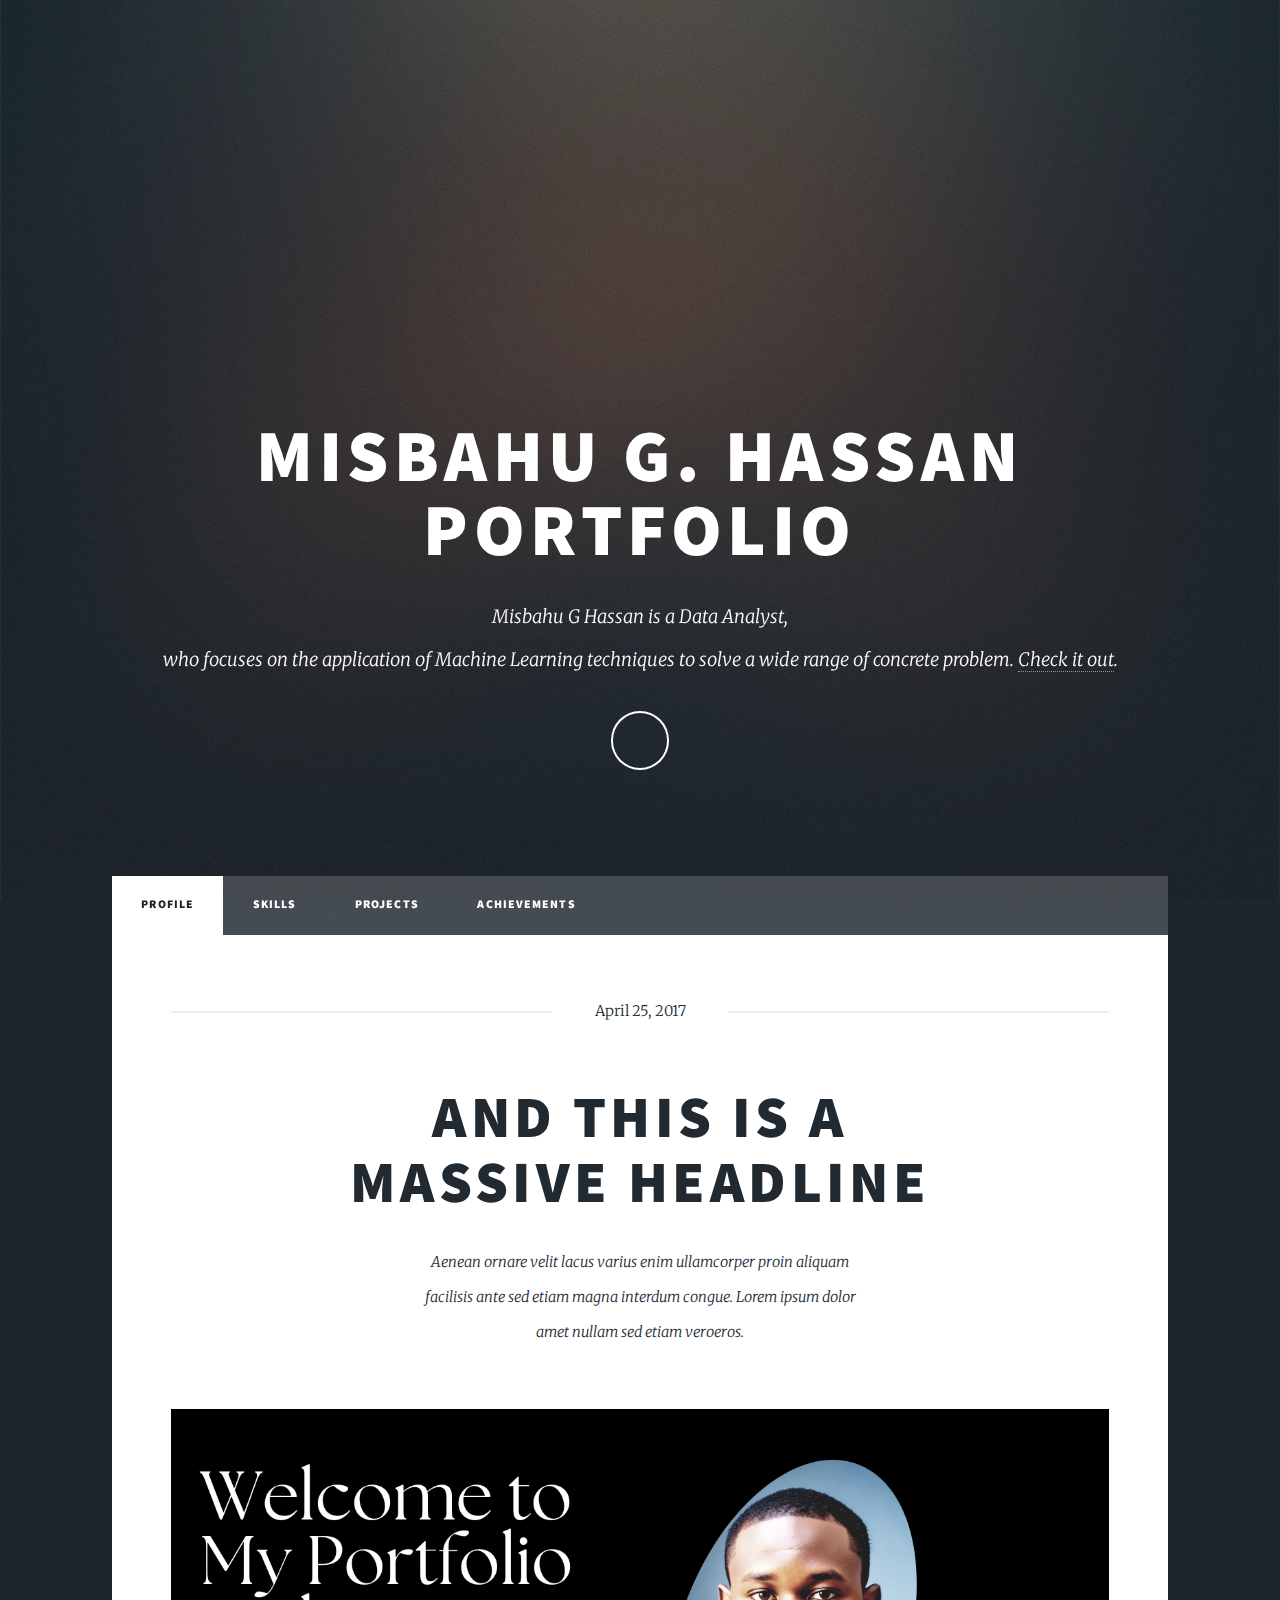
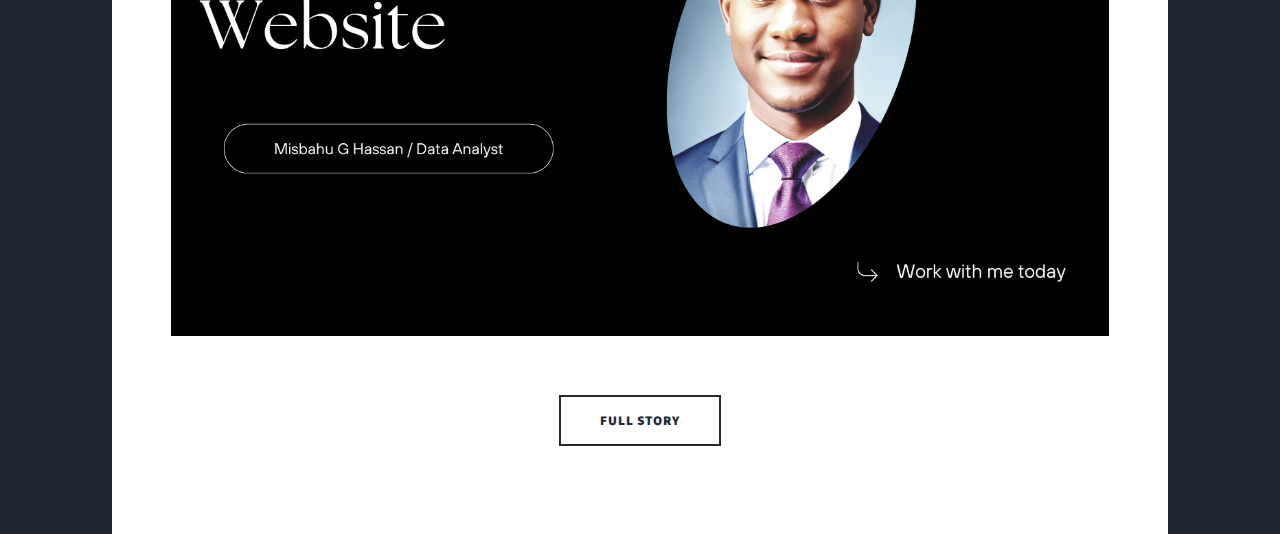
==== index.html @ e89cece7 "first commit" ====
<!DOCTYPE HTML>
<!--
	Massively by HTML5 UP
	html5up.net | @ajlkn
	Free for personal and commercial use under the CCA 3.0 license (html5up.net/license)
-->
<html>
	<head>
		<title>Profile portfolio</title>
		<meta charset="utf-8" />
		<meta name="viewport" content="width=device-width, initial-scale=1, user-scalable=no" />
		<link rel="stylesheet" href="assets/css/main.css" />
		<noscript><link rel="stylesheet" href="assets/css/noscript.css" /></noscript>
	</head>
	<body class="is-preload">

		<!-- Wrapper -->
			<div id="wrapper" class="fade-in">

				<!-- Intro -->
					<div id="intro">
						<h1>Misbahu G. Hassan<br />
						portfolio</h1>
						<p>Misbahu G Hassan is a Data Analyst, <br/>
							who focuses on the application of Machine Learning techniques to solve a wide range of concrete problem.
							 <a href="https://github.com/musbahughassan">Check it out</a>.</p>
						<ul class="actions">
							<li><a href="#header" class="button icon solid solo fa-arrow-down scrolly">Continue</a></li>
						</ul>
					</div>

				<!-- Header -->/home/_mupherty4/Downloads/tor-browser/start-tor-browser.desktop
					<header id="header">
						<a href="index.html" class="logo">Profile</a>
					</header>

				<!-- Nav -->
					<nav id="nav">
						<ul class="links">
							<li class="active"><a href="index.html">Profile</a></li>
							<li><a href="generic.html">Skills</a></li>
							<li><a href="elements.html">Projects</a></li>
							<li><a href="Achievements.html">Achievements</a></li>
							

<!--
	Massively by HTML5 UP
	html5up.net | @ajlkn
	Free for personal and commercial use under the CCA 3.0 license (html5up.net/license)
-->
<html>
	<head>
		<title>My Skills</title>
		<meta charset="utf-8" />
		<meta name="viewport" content="width=device-width, initial-scale=1, user-scalable=no" />
		<link rel="stylesheet" href="assets/css/main.css" />
		<noscript><link rel="stylesheet" href="assets/css/noscript.css" /></noscript>
	</head>
	<body class="is-preload">

		<!-- Wrapper -->
			<div id="wrapper">

				<!-- Header -->
					<header id="header">
						<a href="index.html" class="logo">Projects</a>
					</header>

				<!-- Nav -->
					<nav id="nav">
						<ul class="links">
							<li><a href="index.html">Projects</a></li>
							<li class="active"><a href="generic.html">Skills</a></li>
							<li><a href="elements.html">Work Experience</a></li>
							<li><a href="Achievements.html">Achievements</a></li>

						</ul>
						<ul class="icons">
							<li><a href="#" class="icon brands fa-twitter"><span class="label">Twitter</span></a></li>
							<li><a href="#" class="icon brands fa-facebook-f"><span class="label">Facebook</span></a></li>
							<li><a href="#" class="icon brands fa-instagram"><span class="label">Instagram</span></a></li>
							<li><a href="#" class="icon brands fa-github"><span class="label">GitHub</span></a></li>
							<li><a href="#" class="icon brands fa-linkedin"><span class="label">Linked In</span></a></li>

						</ul>
					</nav>

				<!-- Main -->
					<div id="main">

						<!-- Post -->
							<section class="post">
								<header class="major">
									<span class="date">April 25, 2017</span>
									<h1>This is<br />
									My Skills</h1>
									<p>Aenean ornare velit lacus varius enim ullamcorper proin aliquam<br />
									facilisis ante sed etiam magna interdum congue. Lorem ipsum dolor<br />
									amet nullam sed etiam veroeros.</p>
								</header>
								<div class="image main"><img src="images/Misbahu G Hassan  Machine Learning Engineer.png" alt="" /></div>
								<p>Donec eget ex magna. Interdum et malesuada fames ac ante ipsum primis in faucibus. Pellentesque venenatis dolor imperdiet dolor mattis sagittis. Praesent rutrum sem diam, vitae egestas enim auctor sit amet. Pellentesque leo mauris, consectetur id ipsum sit amet, fergiat. Pellentesque in mi eu massa lacinia malesuada et a elit. Donec urna ex, lacinia in purus ac, pretium pulvinar mauris. Nunc lorem mauris, fringilla in aliquam at, euismod in lectus. Pellentesque habitant morbi tristique senectus et netus et malesuada fames ac turpis egestas. Curabitur sapien risus, commodo eget turpis at, elementum convallis enim turpis, lorem ipsum dolor sit amet nullam.</p>
								<p>Lorem ipsum dolor sit amet, consectetur adipiscing elit. Duis dapibus rutrum facilisis. Class aptent taciti sociosqu ad litora torquent per conubia nostra, per inceptos himenaeos. Etiam tristique libero eu nibh porttitor fermentum. Nullam venenatis erat id vehicula viverra. Nunc ultrices eros ut ultricies condimentum. Mauris risus lacus, blandit sit amet venenatis non, bibendum vitae dolor. Nunc lorem mauris, fringilla in aliquam at, euismod in lectus. Pellentesque habitant morbi tristique senectus et netus et malesuada fames ac turpis egestas. In non lorem sit amet elit placerat maximus. Pellentesque aliquam maximus risus. Donec eget ex magna. Interdum et malesuada fames ac ante ipsum primis in faucibus. Pellentesque venenatis dolor imperdiet dolor mattis sagittis. Praesent rutrum sem diam, vitae egestas enim auctor sit amet. Pellentesque leo mauris, consectetur id ipsum.</p>
							</section>

					</div>

				<!-- Footer -->
					<!-- <footer id="footer">
						<section>
							<form method="post" action="#">
								<div class="fields">
									<div class="field">
										<label for="name">Name</label>
										<input type="text" name="name" id="name" />
									</div>
									<div class="field">
										<label for="email">Email</label>
										<input type="text" name="email" id="email" />
									</div>
									<div class="field">
										<label for="message">Message</label>
										<textarea name="message" id="message" rows="3"></textarea>
									</div>
								</div>
								<ul class="actions">
									<li><input type="submit" value="Send Message" /></li>
								</ul>
							</form>
						</section>
						<section class="split contact">
							<section class="alt">
								<h3>Address</h3>
								<p>1234 Somewhere Road #87257<br />
								Nashville, TN 00000-0000</p>
							</section>
							<section>
								<h3>Phone</h3>
								<p><a href="#">(000) 000-0000</a></p>
							</section>
							<section>
								<h3>Email</h3>
								<p><a href="#">info@untitled.tld</a></p>
							</section>
							<section>
								<h3>Social</h3>
								<ul class="icons alt">
									<li><a href="#" class="icon brands alt fa-twitter"><span class="label">Twitter</span></a></li>
									<li><a href="#" class="icon brands alt fa-facebook-f"><span class="label">Facebook</span></a></li>
									<li><a href="#" class="icon brands alt fa-instagram"><span class="label">Instagram</span></a></li>
									<li><a href="#" class="icon brands alt fa-github"><span class="label">GitHub</span></a></li>
								</ul>
							</section>
						</section>
					</footer> -->

				<!-- Copyright -->
					<!-- <div id="copyright">
						<ul><li>&copy; Untitled</li><li>Design: <a href="https://html5up.net">HTML5 UP</a></li></ul>
					</div> -->

			</div>

		<!-- Scripts -->
			<script src="assets/js/jquery.min.js"></script>
			<script src="assets/js/jquery.scrollex.min.js"></script>
			<script src="assets/js/jquery.scrolly.min.js"></script>
			<script src="assets/js/browser.min.js"></script>
			<script src="assets/js/breakpoints.min.js"></script>
			<script src="assets/js/util.js"></script>
			<script src="assets/js/main.js"></script>

	</body>
</html>.html">Achievements</a></li>
							

						</ul>
						<ul class="icons">
							<li><a href="#" class="icon brands fa-twitter"><span class="label">Twitter</span></a></li>
							<li><a href="https://m.facebook.com/mupertyProgramming?eav=AfY4T34rw8p8kpiMFFU7BhFJGsP-ACxZQ8e4rm0lYUbCCBh8UCcPX6oMDXF41XDW8MI&paipv=0" class="icon brands fa-facebook-f"><span class="label">Facebook</span></a></li>
							<li><a href="#" class="icon brands fa-instagram"><span class="label">Instagram</span></a></li>
							<li><a href="https://github.com/musbahughassan" class="icon brands fa-github"><span class="label">GitHub</span></a></li>
						</ul>
					</nav>

				<!-- Main -->
					<div id="main">

						<!-- Featured Post -->
							<article class="post featured">
								<header class="major">
									<span class="date">April 25, 2017</span>
									<h2><a href="#">And this is a<br />
									massive headline</a></h2>
									<p>Aenean ornare velit lacus varius enim ullamcorper proin aliquam<br />
									facilisis ante sed etiam magna interdum congue. Lorem ipsum dolor<br />
									amet nullam sed etiam veroeros.</p>
								</header>
								<a href="#" class="image main"><img src="images/Misbahu G Hassan  Machine Learning Engineer.png" alt="" /></a>
								<ul class="actions special">
									<li><a href="#" class="button large">Full Story</a></li>
								</ul>
							</article>

						
						<!-- Footer -->
							<!-- <footer>
								<div class="pagination">
									<a href="#" class="previous">Prev</a>
									<a href="#" class="page active">1</a>
									<a href="#" class="page">2</a>
									<a href="#" class="page">3</a>
									<span class="extra">&hellip;</span>
									<a href="#" class="page">8</a>
									<a href="#" class="page">9</a>
									<a href="#" class="page">10</a>
									<a href="#" class="next">Next</a>
								</div>
							</footer> -->

					<!-- </div> -->

				<!-- Footer -->
					<!-- <footer id="footer">
						<section>
							<form method="post" action="#">
								<div class="fields">
									<div class="field">
										<label for="name">Name</label>
										<input type="text" name="name" id="name" />
									</div>
									<div class="field">
										<label for="email">Email</label>
										<input type="text" name="email" id="email" />
									</div>
									<div class="field">
										<label for="message">Message</label>
										<textarea name="message" id="message" rows="3"></textarea>
									</div>
								</div>
								<ul class="actions">
									<li><input type="submit" value="Send Message" /></li>
								</ul>
							</form>
						</section>
						<section class="split contact">
							<section class="alt">
								<h3>Address</h3>
								<p>1234 Somewhere Road #87257<br />
								Nashville, TN 00000-0000</p>
							</section>
							<section>
								<h3>Phone</h3>
								<p><a href="#">(000) 000-0000</a></p>
							</section>
							<section>
								<h3>Email</h3>
								<p><a href="#">info@untitled.tld</a></p>
							</section>
							<section>
								<h3>Social</h3>
								<ul class="icons alt">
									<li><a href="#" class="icon brands alt fa-twitter"><span class="label">Twitter</span></a></li>
									<li><a href="#" class="icon brands alt fa-facebook-f"><span class="label">Facebook</span></a></li>
									<li><a href="#" class="icon brands alt fa-instagram"><span class="label">Instagram</span></a></li>
									<li><a href="#" class="icon brands alt fa-github"><span class="label">GitHub</span></a></li>
								</ul>
							</section>
						</section>
					</footer> -->

				<!-- Copyright -->
					<!-- <div id="copyright">
						<ul><li>&copy; Untitled</li><li>Design: <a href="https://html5up.net">HTML5 UP</a></li></ul>
					</div> -->

			<!-- </div> -->

		<!-- Scripts -->
			<script src="assets/js/jquery.min.js"></script>
			<script src="assets/js/jquery.scrollex.min.js"></script>
			<script src="assets/js/jquery.scrolly.min.js"></script>
			<script src="assets/js/browser.min.js"></script>
			<script src="assets/js/breakpoints.min.js"></script>
			<script src="assets/js/util.js"></script>
			<script src="assets/js/main.js"></script>

	</body>
</html>
---- assets/css/main.css ----
@import url(fontawesome-all.min.css);
@import url("https://fonts.googleapis.com/css?family=Merriweather:300,700,300italic,700italic|Source+Sans+Pro:900");

/*
	Massively by HTML5 UP
	html5up.net | @ajlkn
	Free for personal and commercial use under the CCA 3.0 license (html5up.net/license)
*/

html, body, div, span, applet, object,
iframe, h1, h2, h3, h4, h5, h6, p, blockquote,
pre, a, abbr, acronym, address, big, cite,
code, del, dfn, em, img, ins, kbd, q, s, samp,
small, strike, strong, sub, sup, tt, var, b,
u, i, center, dl, dt, dd, ol, ul, li, fieldset,
form, label, legend, table, caption, tbody,
tfoot, thead, tr, th, td, article, aside,
canvas, details, embed, figure, figcaption,
footer, header, hgroup, menu, nav, output, ruby,
section, summary, time, mark, audio, video {
	margin: 0;
	padding: 0;
	border: 0;
	font-size: 100%;
	font: inherit;
	vertical-align: baseline;}

article, aside, details, figcaption, figure,
footer, header, hgroup, menu, nav, section {
	display: block;}

body {
	line-height: 1;
}

ol, ul {
	list-style: none;
}

blockquote, q {
	quotes: none;
}

	blockquote:before, blockquote:after, q:before, q:after {
		content: '';
		content: none;
	}

table {
	border-collapse: collapse;
	border-spacing: 0;
}

body {
	-webkit-text-size-adjust: none;
}

mark {
	background-color: transparent;
	color: inherit;
}

input::-moz-focus-inner {
	border: 0;
	padding: 0;
}

input, select, textarea {
	-moz-appearance: none;
	-webkit-appearance: none;
	-ms-appearance: none;
	appearance: none;
}

/* Basic */

	@-ms-viewport {
		width: device-width;
	}

	body {
		-ms-overflow-style: scrollbar;
	}

	@media screen and (max-width: 480px) {

		html, body {
			min-width: 320px;
		}

	}

	html {
		box-sizing: border-box;
	}

	*, *:before, *:after {
		box-sizing: inherit;
	}

	body {
		background-color: #1e252d;
	}

		body.is-preload *, body.is-preload *:before, body.is-preload *:after {
			-moz-animation: none !important;
			-webkit-animation: none !important;
			-ms-animation: none !important;
			animation: none !important;
			-moz-transition: none !important;
			-webkit-transition: none !important;
			-ms-transition: none !important;
			transition: none !important;
		}

/* Type */

	html {
		font-size: 16pt;
	}

		@media screen and (max-width: 1680px) {

			html {
				font-size: 12pt;
			}

		}

		@media screen and (max-width: 1280px) {

			html {
				font-size: 11pt;
			}

		}

		@media screen and (max-width: 360px) {

			html {
				font-size: 10pt;
			}

		}

	body {
		color: #212931;
	}

	body, input, select, textarea {
		font-family: "Merriweather", Georgia, serif;
		font-weight: 300;
		font-size: 1rem;
		line-height: 2.375;
	}

	a {
		-moz-transition: color 0.2s ease-in-out, background-color 0.2s ease-in-out, border-color 0.2s ease-in-out, box-shadow 0.2s ease-in-out;
		-webkit-transition: color 0.2s ease-in-out, background-color 0.2s ease-in-out, border-color 0.2s ease-in-out, box-shadow 0.2s ease-in-out;
		-ms-transition: color 0.2s ease-in-out, background-color 0.2s ease-in-out, border-color 0.2s ease-in-out, box-shadow 0.2s ease-in-out;
		transition: color 0.2s ease-in-out, background-color 0.2s ease-in-out, border-color 0.2s ease-in-out, box-shadow 0.2s ease-in-out;
		border-bottom: dotted 1px;
		text-decoration: none;
	}

		a:hover {
			border-bottom-color: transparent;
		}

	strong, b {
		font-weight: 600;
	}

	em, i {
		font-style: italic;
	}

	p {
		text-align: justify;
		margin: 0 0 2rem 0;
	}

	h1, h2, h3, h4, h5, h6 {
		font-family: "Source Sans Pro", Helvetica, sans-serif;
		font-weight: 900;
		line-height: 1.5;
		letter-spacing: 0.075em;
		text-transform: uppercase;
		margin: 0 0 1rem 0;
	}

		h1 a, h2 a, h3 a, h4 a, h5 a, h6 a {
			border-bottom: 0;
			color: inherit;
			text-decoration: none;
		}

	h1 {
		font-size: 4rem;
		line-height: 1.1;
		margin: 0 0 2rem 0;
	}

	h2 {
		font-size: 1.75rem;
		line-height: 1.3;
		margin: 0 0 1.5rem 0;
	}

	h3 {
		font-size: 1.25rem;
		margin: 0 0 1.5rem 0;
	}

	h4 {
		font-size: 1rem;
	}

	h5 {
		font-size: 0.9rem;
	}

	h6 {
		font-size: 0.8rem;
	}

	sub {
		font-size: 0.8rem;
		position: relative;
		top: 0.5rem;
	}

	sup {
		font-size: 0.8rem;
		position: relative;
		top: -0.5rem;
	}

	blockquote {
		border-left: solid 4px;
		font-style: italic;
		margin: 0 0 2rem 0;
		padding: 0.5rem 0 0.5rem 2rem;
	}

	code {
		border: solid 2px;
		font-family: "Courier New", monospace;
		font-size: 0.9rem;
		margin: 0 0.25rem;
		padding: 0.25rem 0.65rem;
	}

	pre {
		-webkit-overflow-scrolling: touch;
		font-family: "Courier New", monospace;
		font-size: 0.9rem;
		margin: 0 0 2rem 0;
	}

		pre code {
			display: block;
			line-height: 1.75;
			padding: 1rem 1.5rem;
			overflow-x: auto;
		}

	hr {
		border: 0;
		border-bottom: solid 2px;
		margin: 3rem 0;
	}

		hr.major {
			margin: 5rem 0;
		}

	.align-left {
		text-align: left;
	}

	.align-center {
		text-align: center;
	}

	.align-right {
		text-align: right;
	}

	input, select, textarea {
		color: #212931;
	}

	a {
		color: #090a0c;
		border-bottom-color: rgba(33, 41, 49, 0.5);
	}

		a:hover {
			border-bottom-color: transparent;
			color: #18bfef !important;
		}

	strong, b {
		color: #212931;
	}

	h1, h2, h3, h4, h5, h6 {
		color: #212931;
	}

	blockquote {
		border-left-color: #eeeeee;
	}

	code {
		background: rgba(220, 220, 220, 0.25);
		border-color: #eeeeee;
	}

	hr {
		border-bottom-color: #eeeeee;
	}

/* Row */

	.row {
		display: flex;
		flex-wrap: wrap;
		box-sizing: border-box;
		align-items: stretch;
	}

		.row > * {
			box-sizing: border-box;
		}

		.row.gtr-uniform > * > :last-child {
			margin-bottom: 0;
		}

		.row.aln-left {
			justify-content: flex-start;
		}

		.row.aln-center {
			justify-content: center;
		}

		.row.aln-right {
			justify-content: flex-end;
		}

		.row.aln-top {
			align-items: flex-start;
		}

		.row.aln-middle {
			align-items: center;
		}

		.row.aln-bottom {
			align-items: flex-end;
		}

		.row > .imp {
			order: -1;
		}

		.row > .col-1 {
			width: 8.33333%;
		}

		.row > .off-1 {
			margin-left: 8.33333%;
		}

		.row > .col-2 {
			width: 16.66667%;
		}

		.row > .off-2 {
			margin-left: 16.66667%;
		}

		.row > .col-3 {
			width: 25%;
		}

		.row > .off-3 {
			margin-left: 25%;
		}

		.row > .col-4 {
			width: 33.33333%;
		}

		.row > .off-4 {
			margin-left: 33.33333%;
		}

		.row > .col-5 {
			width: 41.66667%;
		}

		.row > .off-5 {
			margin-left: 41.66667%;
		}

		.row > .col-6 {
			width: 50%;
		}

		.row > .off-6 {
			margin-left: 50%;
		}

		.row > .col-7 {
			width: 58.33333%;
		}

		.row > .off-7 {
			margin-left: 58.33333%;
		}

		.row > .col-8 {
			width: 66.66667%;
		}

		.row > .off-8 {
			margin-left: 66.66667%;
		}

		.row > .col-9 {
			width: 75%;
		}

		.row > .off-9 {
			margin-left: 75%;
		}

		.row > .col-10 {
			width: 83.33333%;
		}

		.row > .off-10 {
			margin-left: 83.33333%;
		}

		.row > .col-11 {
			width: 91.66667%;
		}

		.row > .off-11 {
			margin-left: 91.66667%;
		}

		.row > .col-12 {
			width: 100%;
		}

		.row > .off-12 {
			margin-left: 100%;
		}

		.row.gtr-0 {
			margin-top: 0;
			margin-left: 0rem;
		}

			.row.gtr-0 > * {
				padding: 0 0 0 0rem;
			}

			.row.gtr-0.gtr-uniform {
				margin-top: 0rem;
			}

				.row.gtr-0.gtr-uniform > * {
					padding-top: 0rem;
				}

		.row.gtr-25 {
			margin-top: 0;
			margin-left: -0.375rem;
		}

			.row.gtr-25 > * {
				padding: 0 0 0 0.375rem;
			}

			.row.gtr-25.gtr-uniform {
				margin-top: -0.375rem;
			}

				.row.gtr-25.gtr-uniform > * {
					padding-top: 0.375rem;
				}

		.row.gtr-50 {
			margin-top: 0;
			margin-left: -0.75rem;
		}

			.row.gtr-50 > * {
				padding: 0 0 0 0.75rem;
			}

			.row.gtr-50.gtr-uniform {
				margin-top: -0.75rem;
			}

				.row.gtr-50.gtr-uniform > * {
					padding-top: 0.75rem;
				}

		.row {
			margin-top: 0;
			margin-left: -1.5rem;
		}

			.row > * {
				padding: 0 0 0 1.5rem;
			}

			.row.gtr-uniform {
				margin-top: -1.5rem;
			}

				.row.gtr-uniform > * {
					padding-top: 1.5rem;
				}

		.row.gtr-150 {
			margin-top: 0;
			margin-left: -2.25rem;
		}

			.row.gtr-150 > * {
				padding: 0 0 0 2.25rem;
			}

			.row.gtr-150.gtr-uniform {
				margin-top: -2.25rem;
			}

				.row.gtr-150.gtr-uniform > * {
					padding-top: 2.25rem;
				}

		.row.gtr-200 {
			margin-top: 0;
			margin-left: -3rem;
		}

			.row.gtr-200 > * {
				padding: 0 0 0 3rem;
			}

			.row.gtr-200.gtr-uniform {
				margin-top: -3rem;
			}

				.row.gtr-200.gtr-uniform > * {
					padding-top: 3rem;
				}

		@media screen and (max-width: 1680px) {

			.row {
				display: flex;
				flex-wrap: wrap;
				box-sizing: border-box;
				align-items: stretch;
			}

				.row > * {
					box-sizing: border-box;
				}

				.row.gtr-uniform > * > :last-child {
					margin-bottom: 0;
				}

				.row.aln-left {
					justify-content: flex-start;
				}

				.row.aln-center {
					justify-content: center;
				}

				.row.aln-right {
					justify-content: flex-end;
				}

				.row.aln-top {
					align-items: flex-start;
				}

				.row.aln-middle {
					align-items: center;
				}

				.row.aln-bottom {
					align-items: flex-end;
				}

				.row > .imp-xlarge {
					order: -1;
				}

				.row > .col-1-xlarge {
					width: 8.33333%;
				}

				.row > .off-1-xlarge {
					margin-left: 8.33333%;
				}

				.row > .col-2-xlarge {
					width: 16.66667%;
				}

				.row > .off-2-xlarge {
					margin-left: 16.66667%;
				}

				.row > .col-3-xlarge {
					width: 25%;
				}

				.row > .off-3-xlarge {
					margin-left: 25%;
				}

				.row > .col-4-xlarge {
					width: 33.33333%;
				}

				.row > .off-4-xlarge {
					margin-left: 33.33333%;
				}

				.row > .col-5-xlarge {
					width: 41.66667%;
				}

				.row > .off-5-xlarge {
					margin-left: 41.66667%;
				}

				.row > .col-6-xlarge {
					width: 50%;
				}

				.row > .off-6-xlarge {
					margin-left: 50%;
				}

				.row > .col-7-xlarge {
					width: 58.33333%;
				}

				.row > .off-7-xlarge {
					margin-left: 58.33333%;
				}

				.row > .col-8-xlarge {
					width: 66.66667%;
				}

				.row > .off-8-xlarge {
					margin-left: 66.66667%;
				}

				.row > .col-9-xlarge {
					width: 75%;
				}

				.row > .off-9-xlarge {
					margin-left: 75%;
				}

				.row > .col-10-xlarge {
					width: 83.33333%;
				}

				.row > .off-10-xlarge {
					margin-left: 83.33333%;
				}

				.row > .col-11-xlarge {
					width: 91.66667%;
				}

				.row > .off-11-xlarge {
					margin-left: 91.66667%;
				}

				.row > .col-12-xlarge {
					width: 100%;
				}

				.row > .off-12-xlarge {
					margin-left: 100%;
				}

				.row.gtr-0 {
					margin-top: 0;
					margin-left: 0rem;
				}

					.row.gtr-0 > * {
						padding: 0 0 0 0rem;
					}

					.row.gtr-0.gtr-uniform {
						margin-top: 0rem;
					}

						.row.gtr-0.gtr-uniform > * {
							padding-top: 0rem;
						}

				.row.gtr-25 {
					margin-top: 0;
					margin-left: -0.375rem;
				}

					.row.gtr-25 > * {
						padding: 0 0 0 0.375rem;
					}

					.row.gtr-25.gtr-uniform {
						margin-top: -0.375rem;
					}

						.row.gtr-25.gtr-uniform > * {
							padding-top: 0.375rem;
						}

				.row.gtr-50 {
					margin-top: 0;
					margin-left: -0.75rem;
				}

					.row.gtr-50 > * {
						padding: 0 0 0 0.75rem;
					}

					.row.gtr-50.gtr-uniform {
						margin-top: -0.75rem;
					}

						.row.gtr-50.gtr-uniform > * {
							padding-top: 0.75rem;
						}

				.row {
					margin-top: 0;
					margin-left: -1.5rem;
				}

					.row > * {
						padding: 0 0 0 1.5rem;
					}

					.row.gtr-uniform {
						margin-top: -1.5rem;
					}

						.row.gtr-uniform > * {
							padding-top: 1.5rem;
						}

				.row.gtr-150 {
					margin-top: 0;
					margin-left: -2.25rem;
				}

					.row.gtr-150 > * {
						padding: 0 0 0 2.25rem;
					}

					.row.gtr-150.gtr-uniform {
						margin-top: -2.25rem;
					}

						.row.gtr-150.gtr-uniform > * {
							padding-top: 2.25rem;
						}

				.row.gtr-200 {
					margin-top: 0;
					margin-left: -3rem;
				}

					.row.gtr-200 > * {
						padding: 0 0 0 3rem;
					}

					.row.gtr-200.gtr-uniform {
						margin-top: -3rem;
					}

						.row.gtr-200.gtr-uniform > * {
							padding-top: 3rem;
						}

		}

		@media screen and (max-width: 1280px) {

			.row {
				display: flex;
				flex-wrap: wrap;
				box-sizing: border-box;
				align-items: stretch;
			}

				.row > * {
					box-sizing: border-box;
				}

				.row.gtr-uniform > * > :last-child {
					margin-bottom: 0;
				}

				.row.aln-left {
					justify-content: flex-start;
				}

				.row.aln-center {
					justify-content: center;
				}

				.row.aln-right {
					justify-content: flex-end;
				}

				.row.aln-top {
					align-items: flex-start;
				}

				.row.aln-middle {
					align-items: center;
				}

				.row.aln-bottom {
					align-items: flex-end;
				}

				.row > .imp-large {
					order: -1;
				}

				.row > .col-1-large {
					width: 8.33333%;
				}

				.row > .off-1-large {
					margin-left: 8.33333%;
				}

				.row > .col-2-large {
					width: 16.66667%;
				}

				.row > .off-2-large {
					margin-left: 16.66667%;
				}

				.row > .col-3-large {
					width: 25%;
				}

				.row > .off-3-large {
					margin-left: 25%;
				}

				.row > .col-4-large {
					width: 33.33333%;
				}

				.row > .off-4-large {
					margin-left: 33.33333%;
				}

				.row > .col-5-large {
					width: 41.66667%;
				}

				.row > .off-5-large {
					margin-left: 41.66667%;
				}

				.row > .col-6-large {
					width: 50%;
				}

				.row > .off-6-large {
					margin-left: 50%;
				}

				.row > .col-7-large {
					width: 58.33333%;
				}

				.row > .off-7-large {
					margin-left: 58.33333%;
				}

				.row > .col-8-large {
					width: 66.66667%;
				}

				.row > .off-8-large {
					margin-left: 66.66667%;
				}

				.row > .col-9-large {
					width: 75%;
				}

				.row > .off-9-large {
					margin-left: 75%;
				}

				.row > .col-10-large {
					width: 83.33333%;
				}

				.row > .off-10-large {
					margin-left: 83.33333%;
				}

				.row > .col-11-large {
					width: 91.66667%;
				}

				.row > .off-11-large {
					margin-left: 91.66667%;
				}

				.row > .col-12-large {
					width: 100%;
				}

				.row > .off-12-large {
					margin-left: 100%;
				}

				.row.gtr-0 {
					margin-top: 0;
					margin-left: 0rem;
				}

					.row.gtr-0 > * {
						padding: 0 0 0 0rem;
					}

					.row.gtr-0.gtr-uniform {
						margin-top: 0rem;
					}

						.row.gtr-0.gtr-uniform > * {
							padding-top: 0rem;
						}

				.row.gtr-25 {
					margin-top: 0;
					margin-left: -0.375rem;
				}

					.row.gtr-25 > * {
						padding: 0 0 0 0.375rem;
					}

					.row.gtr-25.gtr-uniform {
						margin-top: -0.375rem;
					}

						.row.gtr-25.gtr-uniform > * {
							padding-top: 0.375rem;
						}

				.row.gtr-50 {
					margin-top: 0;
					margin-left: -0.75rem;
				}

					.row.gtr-50 > * {
						padding: 0 0 0 0.75rem;
					}

					.row.gtr-50.gtr-uniform {
						margin-top: -0.75rem;
					}

						.row.gtr-50.gtr-uniform > * {
							padding-top: 0.75rem;
						}

				.row {
					margin-top: 0;
					margin-left: -1.5rem;
				}

					.row > * {
						padding: 0 0 0 1.5rem;
					}

					.row.gtr-uniform {
						margin-top: -1.5rem;
					}

						.row.gtr-uniform > * {
							padding-top: 1.5rem;
						}

				.row.gtr-150 {
					margin-top: 0;
					margin-left: -2.25rem;
				}

					.row.gtr-150 > * {
						padding: 0 0 0 2.25rem;
					}

					.row.gtr-150.gtr-uniform {
						margin-top: -2.25rem;
					}

						.row.gtr-150.gtr-uniform > * {
							padding-top: 2.25rem;
						}

				.row.gtr-200 {
					margin-top: 0;
					margin-left: -3rem;
				}

					.row.gtr-200 > * {
						padding: 0 0 0 3rem;
					}

					.row.gtr-200.gtr-uniform {
						margin-top: -3rem;
					}

						.row.gtr-200.gtr-uniform > * {
							padding-top: 3rem;
						}

		}

		@media screen and (max-width: 980px) {

			.row {
				display: flex;
				flex-wrap: wrap;
				box-sizing: border-box;
				align-items: stretch;
			}

				.row > * {
					box-sizing: border-box;
				}

				.row.gtr-uniform > * > :last-child {
					margin-bottom: 0;
				}

				.row.aln-left {
					justify-content: flex-start;
				}

				.row.aln-center {
					justify-content: center;
				}

				.row.aln-right {
					justify-content: flex-end;
				}

				.row.aln-top {
					align-items: flex-start;
				}

				.row.aln-middle {
					align-items: center;
				}

				.row.aln-bottom {
					align-items: flex-end;
				}

				.row > .imp-medium {
					order: -1;
				}

				.row > .col-1-medium {
					width: 8.33333%;
				}

				.row > .off-1-medium {
					margin-left: 8.33333%;
				}

				.row > .col-2-medium {
					width: 16.66667%;
				}

				.row > .off-2-medium {
					margin-left: 16.66667%;
				}

				.row > .col-3-medium {
					width: 25%;
				}

				.row > .off-3-medium {
					margin-left: 25%;
				}

				.row > .col-4-medium {
					width: 33.33333%;
				}

				.row > .off-4-medium {
					margin-left: 33.33333%;
				}

				.row > .col-5-medium {
					width: 41.66667%;
				}

				.row > .off-5-medium {
					margin-left: 41.66667%;
				}

				.row > .col-6-medium {
					width: 50%;
				}

				.row > .off-6-medium {
					margin-left: 50%;
				}

				.row > .col-7-medium {
					width: 58.33333%;
				}

				.row > .off-7-medium {
					margin-left: 58.33333%;
				}

				.row > .col-8-medium {
					width: 66.66667%;
				}

				.row > .off-8-medium {
					margin-left: 66.66667%;
				}

				.row > .col-9-medium {
					width: 75%;
				}

				.row > .off-9-medium {
					margin-left: 75%;
				}

				.row > .col-10-medium {
					width: 83.33333%;
				}

				.row > .off-10-medium {
					margin-left: 83.33333%;
				}

				.row > .col-11-medium {
					width: 91.66667%;
				}

				.row > .off-11-medium {
					margin-left: 91.66667%;
				}

				.row > .col-12-medium {
					width: 100%;
				}

				.row > .off-12-medium {
					margin-left: 100%;
				}

				.row.gtr-0 {
					margin-top: 0;
					margin-left: 0rem;
				}

					.row.gtr-0 > * {
						padding: 0 0 0 0rem;
					}

					.row.gtr-0.gtr-uniform {
						margin-top: 0rem;
					}

						.row.gtr-0.gtr-uniform > * {
							padding-top: 0rem;
						}

				.row.gtr-25 {
					margin-top: 0;
					margin-left: -0.375rem;
				}

					.row.gtr-25 > * {
						padding: 0 0 0 0.375rem;
					}

					.row.gtr-25.gtr-uniform {
						margin-top: -0.375rem;
					}

						.row.gtr-25.gtr-uniform > * {
							padding-top: 0.375rem;
						}

				.row.gtr-50 {
					margin-top: 0;
					margin-left: -0.75rem;
				}

					.row.gtr-50 > * {
						padding: 0 0 0 0.75rem;
					}

					.row.gtr-50.gtr-uniform {
						margin-top: -0.75rem;
					}

						.row.gtr-50.gtr-uniform > * {
							padding-top: 0.75rem;
						}

				.row {
					margin-top: 0;
					margin-left: -1.5rem;
				}

					.row > * {
						padding: 0 0 0 1.5rem;
					}

					.row.gtr-uniform {
						margin-top: -1.5rem;
					}

						.row.gtr-uniform > * {
							padding-top: 1.5rem;
						}

				.row.gtr-150 {
					margin-top: 0;
					margin-left: -2.25rem;
				}

					.row.gtr-150 > * {
						padding: 0 0 0 2.25rem;
					}

					.row.gtr-150.gtr-uniform {
						margin-top: -2.25rem;
					}

						.row.gtr-150.gtr-uniform > * {
							padding-top: 2.25rem;
						}

				.row.gtr-200 {
					margin-top: 0;
					margin-left: -3rem;
				}

					.row.gtr-200 > * {
						padding: 0 0 0 3rem;
					}

					.row.gtr-200.gtr-uniform {
						margin-top: -3rem;
					}

						.row.gtr-200.gtr-uniform > * {
							padding-top: 3rem;
						}

		}

		@media screen and (max-width: 736px) {

			.row {
				display: flex;
				flex-wrap: wrap;
				box-sizing: border-box;
				align-items: stretch;
			}

				.row > * {
					box-sizing: border-box;
				}

				.row.gtr-uniform > * > :last-child {
					margin-bottom: 0;
				}

				.row.aln-left {
					justify-content: flex-start;
				}

				.row.aln-center {
					justify-content: center;
				}

				.row.aln-right {
					justify-content: flex-end;
				}

				.row.aln-top {
					align-items: flex-start;
				}

				.row.aln-middle {
					align-items: center;
				}

				.row.aln-bottom {
					align-items: flex-end;
				}

				.row > .imp-small {
					order: -1;
				}

				.row > .col-1-small {
					width: 8.33333%;
				}

				.row > .off-1-small {
					margin-left: 8.33333%;
				}

				.row > .col-2-small {
					width: 16.66667%;
				}

				.row > .off-2-small {
					margin-left: 16.66667%;
				}

				.row > .col-3-small {
					width: 25%;
				}

				.row > .off-3-small {
					margin-left: 25%;
				}

				.row > .col-4-small {
					width: 33.33333%;
				}

				.row > .off-4-small {
					margin-left: 33.33333%;
				}

				.row > .col-5-small {
					width: 41.66667%;
				}

				.row > .off-5-small {
					margin-left: 41.66667%;
				}

				.row > .col-6-small {
					width: 50%;
				}

				.row > .off-6-small {
					margin-left: 50%;
				}

				.row > .col-7-small {
					width: 58.33333%;
				}

				.row > .off-7-small {
					margin-left: 58.33333%;
				}

				.row > .col-8-small {
					width: 66.66667%;
				}

				.row > .off-8-small {
					margin-left: 66.66667%;
				}

				.row > .col-9-small {
					width: 75%;
				}

				.row > .off-9-small {
					margin-left: 75%;
				}

				.row > .col-10-small {
					width: 83.33333%;
				}

				.row > .off-10-small {
					margin-left: 83.33333%;
				}

				.row > .col-11-small {
					width: 91.66667%;
				}

				.row > .off-11-small {
					margin-left: 91.66667%;
				}

				.row > .col-12-small {
					width: 100%;
				}

				.row > .off-12-small {
					margin-left: 100%;
				}

				.row.gtr-0 {
					margin-top: 0;
					margin-left: 0rem;
				}

					.row.gtr-0 > * {
						padding: 0 0 0 0rem;
					}

					.row.gtr-0.gtr-uniform {
						margin-top: 0rem;
					}

						.row.gtr-0.gtr-uniform > * {
							padding-top: 0rem;
						}

				.row.gtr-25 {
					margin-top: 0;
					margin-left: -0.375rem;
				}

					.row.gtr-25 > * {
						padding: 0 0 0 0.375rem;
					}

					.row.gtr-25.gtr-uniform {
						margin-top: -0.375rem;
					}

						.row.gtr-25.gtr-uniform > * {
							padding-top: 0.375rem;
						}

				.row.gtr-50 {
					margin-top: 0;
					margin-left: -0.75rem;
				}

					.row.gtr-50 > * {
						padding: 0 0 0 0.75rem;
					}

					.row.gtr-50.gtr-uniform {
						margin-top: -0.75rem;
					}

						.row.gtr-50.gtr-uniform > * {
							padding-top: 0.75rem;
						}

				.row {
					margin-top: 0;
					margin-left: -1.5rem;
				}

					.row > * {
						padding: 0 0 0 1.5rem;
					}

					.row.gtr-uniform {
						margin-top: -1.5rem;
					}

						.row.gtr-uniform > * {
							padding-top: 1.5rem;
						}

				.row.gtr-150 {
					margin-top: 0;
					margin-left: -2.25rem;
				}

					.row.gtr-150 > * {
						padding: 0 0 0 2.25rem;
					}

					.row.gtr-150.gtr-uniform {
						margin-top: -2.25rem;
					}

						.row.gtr-150.gtr-uniform > * {
							padding-top: 2.25rem;
						}

				.row.gtr-200 {
					margin-top: 0;
					margin-left: -3rem;
				}

					.row.gtr-200 > * {
						padding: 0 0 0 3rem;
					}

					.row.gtr-200.gtr-uniform {
						margin-top: -3rem;
					}

						.row.gtr-200.gtr-uniform > * {
							padding-top: 3rem;
						}

		}

		@media screen and (max-width: 480px) {

			.row {
				display: flex;
				flex-wrap: wrap;
				box-sizing: border-box;
				align-items: stretch;
			}

				.row > * {
					box-sizing: border-box;
				}

				.row.gtr-uniform > * > :last-child {
					margin-bottom: 0;
				}

				.row.aln-left {
					justify-content: flex-start;
				}

				.row.aln-center {
					justify-content: center;
				}

				.row.aln-right {
					justify-content: flex-end;
				}

				.row.aln-top {
					align-items: flex-start;
				}

				.row.aln-middle {
					align-items: center;
				}

				.row.aln-bottom {
					align-items: flex-end;
				}

				.row > .imp-xsmall {
					order: -1;
				}

				.row > .col-1-xsmall {
					width: 8.33333%;
				}

				.row > .off-1-xsmall {
					margin-left: 8.33333%;
				}

				.row > .col-2-xsmall {
					width: 16.66667%;
				}

				.row > .off-2-xsmall {
					margin-left: 16.66667%;
				}

				.row > .col-3-xsmall {
					width: 25%;
				}

				.row > .off-3-xsmall {
					margin-left: 25%;
				}

				.row > .col-4-xsmall {
					width: 33.33333%;
				}

				.row > .off-4-xsmall {
					margin-left: 33.33333%;
				}

				.row > .col-5-xsmall {
					width: 41.66667%;
				}

				.row > .off-5-xsmall {
					margin-left: 41.66667%;
				}

				.row > .col-6-xsmall {
					width: 50%;
				}

				.row > .off-6-xsmall {
					margin-left: 50%;
				}

				.row > .col-7-xsmall {
					width: 58.33333%;
				}

				.row > .off-7-xsmall {
					margin-left: 58.33333%;
				}

				.row > .col-8-xsmall {
					width: 66.66667%;
				}

				.row > .off-8-xsmall {
					margin-left: 66.66667%;
				}

				.row > .col-9-xsmall {
					width: 75%;
				}

				.row > .off-9-xsmall {
					margin-left: 75%;
				}

				.row > .col-10-xsmall {
					width: 83.33333%;
				}

				.row > .off-10-xsmall {
					margin-left: 83.33333%;
				}

				.row > .col-11-xsmall {
					width: 91.66667%;
				}

				.row > .off-11-xsmall {
					margin-left: 91.66667%;
				}

				.row > .col-12-xsmall {
					width: 100%;
				}

				.row > .off-12-xsmall {
					margin-left: 100%;
				}

				.row.gtr-0 {
					margin-top: 0;
					margin-left: 0rem;
				}

					.row.gtr-0 > * {
						padding: 0 0 0 0rem;
					}

					.row.gtr-0.gtr-uniform {
						margin-top: 0rem;
					}

						.row.gtr-0.gtr-uniform > * {
							padding-top: 0rem;
						}

				.row.gtr-25 {
					margin-top: 0;
					margin-left: -0.375rem;
				}

					.row.gtr-25 > * {
						padding: 0 0 0 0.375rem;
					}

					.row.gtr-25.gtr-uniform {
						margin-top: -0.375rem;
					}

						.row.gtr-25.gtr-uniform > * {
							padding-top: 0.375rem;
						}

				.row.gtr-50 {
					margin-top: 0;
					margin-left: -0.75rem;
				}

					.row.gtr-50 > * {
						padding: 0 0 0 0.75rem;
					}

					.row.gtr-50.gtr-uniform {
						margin-top: -0.75rem;
					}

						.row.gtr-50.gtr-uniform > * {
							padding-top: 0.75rem;
						}

				.row {
					margin-top: 0;
					margin-left: -1.5rem;
				}

					.row > * {
						padding: 0 0 0 1.5rem;
					}

					.row.gtr-uniform {
						margin-top: -1.5rem;
					}

						.row.gtr-uniform > * {
							padding-top: 1.5rem;
						}

				.row.gtr-150 {
					margin-top: 0;
					margin-left: -2.25rem;
				}

					.row.gtr-150 > * {
						padding: 0 0 0 2.25rem;
					}

					.row.gtr-150.gtr-uniform {
						margin-top: -2.25rem;
					}

						.row.gtr-150.gtr-uniform > * {
							padding-top: 2.25rem;
						}

				.row.gtr-200 {
					margin-top: 0;
					margin-left: -3rem;
				}

					.row.gtr-200 > * {
						padding: 0 0 0 3rem;
					}

					.row.gtr-200.gtr-uniform {
						margin-top: -3rem;
					}

						.row.gtr-200.gtr-uniform > * {
							padding-top: 3rem;
						}

		}

		@media screen and (max-width: 360px) {

			.row {
				display: flex;
				flex-wrap: wrap;
				box-sizing: border-box;
				align-items: stretch;
			}

				.row > * {
					box-sizing: border-box;
				}

				.row.gtr-uniform > * > :last-child {
					margin-bottom: 0;
				}

				.row.aln-left {
					justify-content: flex-start;
				}

				.row.aln-center {
					justify-content: center;
				}

				.row.aln-right {
					justify-content: flex-end;
				}

				.row.aln-top {
					align-items: flex-start;
				}

				.row.aln-middle {
					align-items: center;
				}

				.row.aln-bottom {
					align-items: flex-end;
				}

				.row > .imp-xxsmall {
					order: -1;
				}

				.row > .col-1-xxsmall {
					width: 8.33333%;
				}

				.row > .off-1-xxsmall {
					margin-left: 8.33333%;
				}

				.row > .col-2-xxsmall {
					width: 16.66667%;
				}

				.row > .off-2-xxsmall {
					margin-left: 16.66667%;
				}

				.row > .col-3-xxsmall {
					width: 25%;
				}

				.row > .off-3-xxsmall {
					margin-left: 25%;
				}

				.row > .col-4-xxsmall {
					width: 33.33333%;
				}

				.row > .off-4-xxsmall {
					margin-left: 33.33333%;
				}

				.row > .col-5-xxsmall {
					width: 41.66667%;
				}

				.row > .off-5-xxsmall {
					margin-left: 41.66667%;
				}

				.row > .col-6-xxsmall {
					width: 50%;
				}

				.row > .off-6-xxsmall {
					margin-left: 50%;
				}

				.row > .col-7-xxsmall {
					width: 58.33333%;
				}

				.row > .off-7-xxsmall {
					margin-left: 58.33333%;
				}

				.row > .col-8-xxsmall {
					width: 66.66667%;
				}

				.row > .off-8-xxsmall {
					margin-left: 66.66667%;
				}

				.row > .col-9-xxsmall {
					width: 75%;
				}

				.row > .off-9-xxsmall {
					margin-left: 75%;
				}

				.row > .col-10-xxsmall {
					width: 83.33333%;
				}

				.row > .off-10-xxsmall {
					margin-left: 83.33333%;
				}

				.row > .col-11-xxsmall {
					width: 91.66667%;
				}

				.row > .off-11-xxsmall {
					margin-left: 91.66667%;
				}

				.row > .col-12-xxsmall {
					width: 100%;
				}

				.row > .off-12-xxsmall {
					margin-left: 100%;
				}

				.row.gtr-0 {
					margin-top: 0;
					margin-left: 0rem;
				}

					.row.gtr-0 > * {
						padding: 0 0 0 0rem;
					}

					.row.gtr-0.gtr-uniform {
						margin-top: 0rem;
					}

						.row.gtr-0.gtr-uniform > * {
							padding-top: 0rem;
						}

				.row.gtr-25 {
					margin-top: 0;
					margin-left: -0.375rem;
				}

					.row.gtr-25 > * {
						padding: 0 0 0 0.375rem;
					}

					.row.gtr-25.gtr-uniform {
						margin-top: -0.375rem;
					}

						.row.gtr-25.gtr-uniform > * {
							padding-top: 0.375rem;
						}

				.row.gtr-50 {
					margin-top: 0;
					margin-left: -0.75rem;
				}

					.row.gtr-50 > * {
						padding: 0 0 0 0.75rem;
					}

					.row.gtr-50.gtr-uniform {
						margin-top: -0.75rem;
					}

						.row.gtr-50.gtr-uniform > * {
							padding-top: 0.75rem;
						}

				.row {
					margin-top: 0;
					margin-left: -1.5rem;
				}

					.row > * {
						padding: 0 0 0 1.5rem;
					}

					.row.gtr-uniform {
						margin-top: -1.5rem;
					}

						.row.gtr-uniform > * {
							padding-top: 1.5rem;
						}

				.row.gtr-150 {
					margin-top: 0;
					margin-left: -2.25rem;
				}

					.row.gtr-150 > * {
						padding: 0 0 0 2.25rem;
					}

					.row.gtr-150.gtr-uniform {
						margin-top: -2.25rem;
					}

						.row.gtr-150.gtr-uniform > * {
							padding-top: 2.25rem;
						}

				.row.gtr-200 {
					margin-top: 0;
					margin-left: -3rem;
				}

					.row.gtr-200 > * {
						padding: 0 0 0 3rem;
					}

					.row.gtr-200.gtr-uniform {
						margin-top: -3rem;
					}

						.row.gtr-200.gtr-uniform > * {
							padding-top: 3rem;
						}

		}

/* Box */

	.box {
		border: solid 2px;
		margin-bottom: 2rem;
		padding: 1.5rem;
	}

		.box > :last-child,
		.box > :last-child > :last-child,
		.box > :last-child > :last-child > :last-child {
			margin-bottom: 0;
		}

		.box.alt {
			border: 0;
			border-radius: 0;
			padding: 0;
		}

	.box {
		border-color: #eeeeee;
	}

/* Button */

	input[type="submit"],
	input[type="reset"],
	input[type="button"],
	button,
	.button {
		-moz-appearance: none;
		-webkit-appearance: none;
		-ms-appearance: none;
		appearance: none;
		-moz-transition: background-color 0.2s ease-in-out, box-shadow 0.2s ease-in-out, color 0.2s ease-in-out;
		-webkit-transition: background-color 0.2s ease-in-out, box-shadow 0.2s ease-in-out, color 0.2s ease-in-out;
		-ms-transition: background-color 0.2s ease-in-out, box-shadow 0.2s ease-in-out, color 0.2s ease-in-out;
		transition: background-color 0.2s ease-in-out, box-shadow 0.2s ease-in-out, color 0.2s ease-in-out;
		border: 0;
		border-radius: 0;
		cursor: pointer;
		display: inline-block;
		font-family: "Source Sans Pro", Helvetica, sans-serif;
		font-size: 0.8rem;
		font-weight: 900;
		letter-spacing: 0.075em;
		height: 3rem;
		line-height: 3rem;
		padding: 0 2rem;
		text-align: center;
		text-decoration: none;
		text-transform: uppercase;
		white-space: nowrap;
	}

		input[type="submit"].icon:before,
		input[type="reset"].icon:before,
		input[type="button"].icon:before,
		button.icon:before,
		.button.icon:before {
			margin-right: 0.5rem;
		}

		input[type="submit"].icon.solo,
		input[type="reset"].icon.solo,
		input[type="button"].icon.solo,
		button.icon.solo,
		.button.icon.solo {
			position: relative;
			width: 4rem;
			height: 4rem;
			line-height: 4rem;
			border-radius: 4rem;
			text-indent: 4rem;
			overflow: hidden;
			padding: 0;
			white-space: nowrap;
		}

			input[type="submit"].icon.solo:before,
			input[type="reset"].icon.solo:before,
			input[type="button"].icon.solo:before,
			button.icon.solo:before,
			.button.icon.solo:before {
				position: absolute;
				display: block;
				top: 0;
				left: 0;
				width: inherit;
				height: inherit;
				line-height: inherit;
				font-size: 1.25rem;
				margin-right: 0;
				text-align: center;
				text-indent: 0;
			}

		input[type="submit"].fit,
		input[type="reset"].fit,
		input[type="button"].fit,
		button.fit,
		.button.fit {
			width: 100%;
		}

		input[type="submit"].small,
		input[type="reset"].small,
		input[type="button"].small,
		button.small,
		.button.small {
			font-size: 0.7rem;
			height: 2.5rem;
			line-height: 2.5rem;
			padding: 0 1.5rem;
		}

		input[type="submit"].large,
		input[type="reset"].large,
		input[type="button"].large,
		button.large,
		.button.large {
			font-size: 0.9rem;
			height: 3.5rem;
			line-height: 3.5rem;
			padding: 0 2.75rem;
		}

		@media screen and (max-width: 980px) {

			input[type="submit"],
			input[type="reset"],
			input[type="button"],
			button,
			.button {
				font-size: 0.9rem;
				height: 3.25rem;
				line-height: 3.25rem;
			}

				input[type="submit"].large,
				input[type="reset"].large,
				input[type="button"].large,
				button.large,
				.button.large {
					font-size: 1rem;
					height: 3.75rem;
					line-height: 3.75rem;
				}

		}

		input[type="submit"].disabled, input[type="submit"]:disabled,
		input[type="reset"].disabled,
		input[type="reset"]:disabled,
		input[type="button"].disabled,
		input[type="button"]:disabled,
		button.disabled,
		button:disabled,
		.button.disabled,
		.button:disabled {
			pointer-events: none;
			opacity: 0.25;
		}

	input[type="submit"],
	input[type="reset"],
	input[type="button"],
	button,
	.button {
		background-color: transparent;
		box-shadow: inset 0 0 0 2px #212931;
		color: #212931 !important;
	}

		input[type="submit"]:hover,
		input[type="reset"]:hover,
		input[type="button"]:hover,
		button:hover,
		.button:hover {
			box-shadow: inset 0 0 0 2px #18bfef;
			color: #18bfef !important;
		}

		input[type="submit"].primary,
		input[type="reset"].primary,
		input[type="button"].primary,
		button.primary,
		.button.primary {
			background-color: #212931;
			box-shadow: none;
			color: #ffffff !important;
		}

			input[type="submit"].primary:hover,
			input[type="reset"].primary:hover,
			input[type="button"].primary:hover,
			button.primary:hover,
			.button.primary:hover {
				background-color: #18bfef;
			}

/* Form */

	form {
		margin: 0 0 2rem 0;
	}

		form > :last-child {
			margin-bottom: 0;
		}

		form > .fields {
			display: -moz-flex;
			display: -webkit-flex;
			display: -ms-flex;
			display: flex;
			-moz-flex-wrap: wrap;
			-webkit-flex-wrap: wrap;
			-ms-flex-wrap: wrap;
			flex-wrap: wrap;
			width: calc(100% + 3rem);
			margin: -1.5rem 0 2rem -1.5rem;
		}

			form > .fields > .field {
				-moz-flex-grow: 0;
				-webkit-flex-grow: 0;
				-ms-flex-grow: 0;
				flex-grow: 0;
				-moz-flex-shrink: 0;
				-webkit-flex-shrink: 0;
				-ms-flex-shrink: 0;
				flex-shrink: 0;
				padding: 1.5rem 0 0 1.5rem;
				width: calc(100% - 1.5rem);
			}

				form > .fields > .field.half {
					width: calc(50% - 0.75rem);
				}

				form > .fields > .field.third {
					width: calc(100%/3 - 0.5rem);
				}

				form > .fields > .field.quarter {
					width: calc(25% - 0.375rem);
				}

		@media screen and (max-width: 480px) {

			form > .fields {
				width: calc(100% + 3rem);
				margin: -1.5rem 0 2rem -1.5rem;
			}

				form > .fields > .field {
					padding: 1.5rem 0 0 1.5rem;
					width: calc(100% - 1.5rem);
				}

					form > .fields > .field.half {
						width: calc(100% - 1.5rem);
					}

					form > .fields > .field.third {
						width: calc(100% - 1.5rem);
					}

					form > .fields > .field.quarter {
						width: calc(100% - 1.5rem);
					}

		}

	label {
		display: block;
		font-family: "Source Sans Pro", Helvetica, sans-serif;
		font-weight: 900;
		line-height: 1.5;
		letter-spacing: 0.075em;
		font-size: 0.8rem;
		text-transform: uppercase;
		margin: 0 0 0.75rem 0;
	}

		@media screen and (max-width: 980px) {

			label {
				font-size: 0.9rem;
			}

		}

	input[type="text"],
	input[type="password"],
	input[type="email"],
	select,
	textarea {
		-moz-appearance: none;
		-webkit-appearance: none;
		-ms-appearance: none;
		appearance: none;
		background: transparent;
		border-radius: 0;
		border: solid 2px;
		color: inherit;
		display: block;
		outline: 0;
		padding: 0 1rem;
		text-decoration: none;
		width: 100%;
	}

		input[type="text"]:invalid,
		input[type="password"]:invalid,
		input[type="email"]:invalid,
		select:invalid,
		textarea:invalid {
			box-shadow: none;
		}

	select {
		background-size: 1.25rem;
		background-repeat: no-repeat;
		background-position: calc(100% - 1rem) center;
		height: 3rem;
		padding-right: 3rem;
		text-overflow: ellipsis;
	}

		select:focus::-ms-value {
			background-color: transparent;
		}

		select::-ms-expand {
			display: none;
		}

	input[type="text"],
	input[type="password"],
	input[type="email"],
	select {
		height: 3rem;
	}

	textarea {
		padding: 0.75rem 1rem;
	}

	input[type="checkbox"],
	input[type="radio"] {
		-moz-appearance: none;
		-webkit-appearance: none;
		-ms-appearance: none;
		appearance: none;
		display: block;
		float: left;
		margin-right: -2rem;
		opacity: 0;
		width: 1rem;
		z-index: -1;
	}

		input[type="checkbox"] + label,
		input[type="radio"] + label {
			text-decoration: none;
			cursor: pointer;
			display: inline-block;
			font-size: 1rem;
			letter-spacing: 0;
			font-family: "Merriweather", Georgia, serif;
			text-transform: none;
			font-weight: 300;
			padding-left: 2.8rem;
			padding-right: 1rem;
			position: relative;
		}

			input[type="checkbox"] + label:before,
			input[type="radio"] + label:before {
				-moz-osx-font-smoothing: grayscale;
				-webkit-font-smoothing: antialiased;
				display: inline-block;
				font-style: normal;
				font-variant: normal;
				text-rendering: auto;
				line-height: 1;
				text-transform: none !important;
				font-family: 'Font Awesome 5 Free';
				font-weight: 900;
			}

			input[type="checkbox"] + label:before,
			input[type="radio"] + label:before {
				border-radius: 0;
				border: solid 2px;
				content: '';
				display: inline-block;
				font-size: 0.8rem;
				height: 1.8rem;
				left: 0;
				line-height: 1.65rem;
				position: absolute;
				text-align: center;
				top: -0.125rem;
				width: 1.8rem;
			}

		input[type="checkbox"]:checked + label:before,
		input[type="radio"]:checked + label:before {
			content: '\f00c';
		}

	input[type="checkbox"] + label:before {
		border-radius: 0;
	}

	input[type="radio"] + label:before {
		border-radius: 100%;
	}

	::-webkit-input-placeholder {
		opacity: 1.0;
	}

	:-moz-placeholder {
		opacity: 1.0;
	}

	::-moz-placeholder {
		opacity: 1.0;
	}

	:-ms-input-placeholder {
		opacity: 1.0;
	}

	label {
		color: #212931;
	}

	input[type="text"],
	input[type="password"],
	input[type="email"],
	select,
	textarea {
		border-color: #eeeeee;
	}

		input[type="text"]:focus,
		input[type="password"]:focus,
		input[type="email"]:focus,
		select:focus,
		textarea:focus {
			border-color: #18bfef;
		}

	select {
		background-image: url("data:image/svg+xml;charset=utf8,%3Csvg xmlns='http://www.w3.org/2000/svg' width='40' height='40' preserveAspectRatio='none' viewBox='0 0 40 40'%3E%3Cpath d='M9.4,12.3l10.4,10.4l10.4-10.4c0.2-0.2,0.5-0.4,0.9-0.4c0.3,0,0.6,0.1,0.9,0.4l3.3,3.3c0.2,0.2,0.4,0.5,0.4,0.9 c0,0.4-0.1,0.6-0.4,0.9L20.7,31.9c-0.2,0.2-0.5,0.4-0.9,0.4c-0.3,0-0.6-0.1-0.9-0.4L4.3,17.3c-0.2-0.2-0.4-0.5-0.4-0.9 c0-0.4,0.1-0.6,0.4-0.9l3.3-3.3c0.2-0.2,0.5-0.4,0.9-0.4S9.1,12.1,9.4,12.3z' fill='%23eeeeee' /%3E%3C/svg%3E");
	}

		select option {
			background-color: #ffffff;
			color: #212931;
		}

	.select-wrapper:before {
		color: #eeeeee;
	}

	input[type="checkbox"] + label,
	input[type="radio"] + label {
		color: #212931;
	}

		input[type="checkbox"] + label:before,
		input[type="radio"] + label:before {
			border-color: #eeeeee;
		}

	input[type="checkbox"]:checked + label:before,
	input[type="radio"]:checked + label:before {
		background-color: #212931;
		border-color: #212931;
		color: #ffffff;
	}

	input[type="checkbox"]:focus + label:before,
	input[type="radio"]:focus + label:before {
		border-color: #18bfef;
	}

	::-webkit-input-placeholder {
		color: #909498 !important;
	}

	:-moz-placeholder {
		color: #909498 !important;
	}

	::-moz-placeholder {
		color: #909498 !important;
	}

	:-ms-input-placeholder {
		color: #909498 !important;
	}

	.formerize-placeholder {
		color: #909498 !important;
	}

/* Icon */

	.icon {
		text-decoration: none;
		border-bottom: none;
		position: relative;
	}

		.icon:before {
			-moz-osx-font-smoothing: grayscale;
			-webkit-font-smoothing: antialiased;
			display: inline-block;
			font-style: normal;
			font-variant: normal;
			text-rendering: auto;
			line-height: 1;
			text-transform: none !important;
			font-family: 'Font Awesome 5 Free';
			font-weight: 400;
		}

		.icon > .label {
			display: none;
		}

		.icon:before {
			line-height: inherit;
		}

		.icon.solid:before {
			font-weight: 900;
		}

		.icon.brands:before {
			font-family: 'Font Awesome 5 Brands';
		}

/* Image */

	.image {
		border: 0;
		display: inline-block;
		position: relative;
	}

		.image img {
			display: block;
		}

		.image.left, .image.right {
			max-width: 40%;
		}

			.image.left img, .image.right img {
				width: 100%;
			}

		.image.left {
			float: left;
			margin: 0 2rem 2rem 0;
			top: 0.75rem;
		}

		.image.right {
			float: right;
			margin: 0 0 2rem 2rem;
			top: 0.75rem;
		}

		.image.fit {
			display: block;
			margin: 2.5rem 0;
			width: 100%;
		}

			.image.fit:first-child {
				margin-top: 0;
			}

			.image.fit img {
				width: 100%;
			}

		.image.main {
			display: block;
			margin: 4rem 0;
			width: 100%;
		}

			.image.main:first-child {
				margin-top: 0;
			}

			.image.main img {
				width: 100%;
			}

		@media screen and (max-width: 736px) {

			.image.fit {
				margin: 2rem 0;
			}

			.image.main {
				margin: 2rem 0;
			}

		}

	a.image {
		overflow: hidden;
	}

		a.image img {
			-moz-transition: -moz-transform 0.2s ease-out;
			-webkit-transition: -webkit-transform 0.2s ease-out;
			-ms-transition: -ms-transform 0.2s ease-out;
			transition: transform 0.2s ease-out;
		}

		a.image:hover img {
			-moz-transform: scale(1.05);
			-webkit-transform: scale(1.05);
			-ms-transform: scale(1.05);
			transform: scale(1.05);
		}

/* Actions */

	ul.actions {
		display: -moz-flex;
		display: -webkit-flex;
		display: -ms-flex;
		display: flex;
		cursor: default;
		list-style: none;
		margin-left: -1rem;
		padding-left: 0;
	}

		ul.actions li {
			padding: 0 0 0 1rem;
			vertical-align: middle;
		}

		ul.actions.special {
			-moz-justify-content: center;
			-webkit-justify-content: center;
			-ms-justify-content: center;
			justify-content: center;
			width: 100%;
			margin-left: 0;
		}

			ul.actions.special li:first-child {
				padding-left: 0;
			}

		ul.actions.stacked {
			-moz-flex-direction: column;
			-webkit-flex-direction: column;
			-ms-flex-direction: column;
			flex-direction: column;
			margin-left: 0;
		}

			ul.actions.stacked li {
				padding: 1.3rem 0 0 0;
			}

				ul.actions.stacked li:first-child {
					padding-top: 0;
				}

		ul.actions.fit {
			width: calc(100% + 1rem);
		}

			ul.actions.fit li {
				-moz-flex-grow: 1;
				-webkit-flex-grow: 1;
				-ms-flex-grow: 1;
				flex-grow: 1;
				-moz-flex-shrink: 1;
				-webkit-flex-shrink: 1;
				-ms-flex-shrink: 1;
				flex-shrink: 1;
				width: 100%;
			}

				ul.actions.fit li > * {
					width: 100%;
				}

			ul.actions.fit.stacked {
				width: 100%;
			}

		@media screen and (max-width: 480px) {

			ul.actions:not(.fixed) {
				-moz-flex-direction: column;
				-webkit-flex-direction: column;
				-ms-flex-direction: column;
				flex-direction: column;
				margin-left: 0;
				width: 100% !important;
			}

				ul.actions:not(.fixed) li {
					-moz-flex-grow: 1;
					-webkit-flex-grow: 1;
					-ms-flex-grow: 1;
					flex-grow: 1;
					-moz-flex-shrink: 1;
					-webkit-flex-shrink: 1;
					-ms-flex-shrink: 1;
					flex-shrink: 1;
					padding: 1rem 0 0 0;
					text-align: center;
					width: 100%;
				}

					ul.actions:not(.fixed) li > * {
						width: 100%;
					}

					ul.actions:not(.fixed) li:first-child {
						padding-top: 0;
					}

					ul.actions:not(.fixed) li input[type="submit"],
					ul.actions:not(.fixed) li input[type="reset"],
					ul.actions:not(.fixed) li input[type="button"],
					ul.actions:not(.fixed) li button,
					ul.actions:not(.fixed) li .button {
						width: 100%;
					}

						ul.actions:not(.fixed) li input[type="submit"].icon:before,
						ul.actions:not(.fixed) li input[type="reset"].icon:before,
						ul.actions:not(.fixed) li input[type="button"].icon:before,
						ul.actions:not(.fixed) li button.icon:before,
						ul.actions:not(.fixed) li .button.icon:before {
							margin-left: -0.5rem;
						}

		}

/* Icons */

	ul.icons {
		cursor: default;
		list-style: none;
		padding-left: 0;
	}

		ul.icons li {
			display: inline-block;
			padding: 0 0.5rem 0 0;
			vertical-align: middle;
		}

			ul.icons li:last-child {
				padding-right: 0;
			}

			ul.icons li .icon:before {
				width: 2.25rem;
				height: 2.25rem;
				line-height: 2.25rem;
				display: inline-block;
				text-align: center;
				border-radius: 100%;
				font-size: 1.25rem;
			}

		ul.icons.alt li .icon:before {
			-moz-transition: color 0.2s ease-in-out, background-color 0.2s ease-in-out, border-color 0.2s ease-in-out, box-shadow 0.2s ease-in-out;
			-webkit-transition: color 0.2s ease-in-out, background-color 0.2s ease-in-out, border-color 0.2s ease-in-out, box-shadow 0.2s ease-in-out;
			-ms-transition: color 0.2s ease-in-out, background-color 0.2s ease-in-out, border-color 0.2s ease-in-out, box-shadow 0.2s ease-in-out;
			transition: color 0.2s ease-in-out, background-color 0.2s ease-in-out, border-color 0.2s ease-in-out, box-shadow 0.2s ease-in-out;
			font-size: 1rem;
		}

/* List */

	ol {
		list-style: decimal;
		margin: 0 0 2rem 0;
		padding-left: 1.25rem;
	}

		ol li {
			padding-left: 0.25rem;
		}

	ul {
		list-style: disc;
		margin: 0 0 2rem 0;
		padding-left: 1rem;
	}

		ul li {
			padding-left: 0.5rem;
		}

		ul.divided {
			list-style: none;
			padding-left: 0;
		}

			ul.divided li {
				border-top: solid 1px;
				padding: 0.5rem 0;
			}

				ul.divided li:first-child {
					border-top: 0;
					padding-top: 0;
				}

	dl {
		margin: 0 0 2rem 0;
	}

		dl dt {
			display: block;
			font-weight: 600;
			margin: 0 0 1rem 0;
		}

		dl dd {
			margin-left: 2rem;
		}

	ul.divided li {
		border-top-color: #eeeeee;
	}

	ul.icons li a.icon:hover:before {
		color: #18bfef;
	}

	ul.icons.alt li .icon:before {
		box-shadow: inset 0 0 0 2px #eeeeee;
	}

	ul.icons.alt li a.icon:hover:before {
		box-shadow: inset 0 0 0 2px #18bfef;
	}

/* Section/Article */

	section.special, article.special {
		text-align: center;
	}

	header {
		cursor: default;
	}

		header > .date {
			display: block;
			font-size: 0.8rem;
			height: 1;
			margin: 0 0 1rem 0;
			position: relative;
		}

		header > p {
			font-style: italic;
		}

		header > h1 + p {
			font-size: 1.1rem;
			margin-top: -0.5rem;
			line-height: 2;
		}

		header > h2 + p {
			font-size: 1rem;
			margin-top: -0.75rem;
		}

		header > h3 + p {
			font-size: 0.9rem;
			margin-top: -0.75rem;
		}

		header > h4 + p {
			font-size: 0.8rem;
			margin-top: -0.75rem;
		}

		header.major {
			margin: 0 0 4rem 0;
			text-align: center;
		}

			header.major > :last-child {
				margin-bottom: 0;
			}

			header.major > p {
				margin-top: 0;
				text-align: center;
			}

			header.major > .date {
				font-size: 1rem;
				margin: 0 0 4rem 0;
			}

				header.major > .date:before, header.major > .date:after {
					content: '';
					display: block;
					position: absolute;
					top: 50%;
					width: calc(50% - 6rem);
					border-top: solid 2px;
				}

				header.major > .date:before {
					left: 0;
				}

				header.major > .date:after {
					right: 0;
				}

		@media screen and (max-width: 980px) {

			header br {
				display: none;
			}

		}

		@media screen and (max-width: 736px) {

			header.major {
				margin: 0 0 2rem 0;
			}

		}

	header.major .date:before, header.major .date:after {
		border-top-color: #eeeeee;
	}

/* Table */

	.table-wrapper {
		-webkit-overflow-scrolling: touch;
		overflow-x: auto;
	}

	table {
		margin: 0 0 2rem 0;
		width: 100%;
	}

		table tbody tr {
			border: solid 1px;
			border-left: 0;
			border-right: 0;
		}

		table td {
			padding: 0.75rem 0.75rem;
		}

		table th {
			font-family: "Source Sans Pro", Helvetica, sans-serif;
			font-size: 0.8rem;
			font-weight: 900;
			letter-spacing: 0.075em;
			line-height: 1.5;
			padding: 0 0.75rem 0.75rem 0.75rem;
			text-align: left;
			text-transform: uppercase;
		}

			@media screen and (max-width: 980px) {

				table th {
					font-size: 0.9rem;
				}

			}

		table thead {
			border-bottom: solid 2px;
		}

		table tfoot {
			border-top: solid 2px;
		}

		table.alt {
			border-collapse: separate;
		}

			table.alt tbody tr td {
				border: solid 1px;
				border-left-width: 0;
				border-top-width: 0;
			}

				table.alt tbody tr td:first-child {
					border-left-width: 1px;
				}

			table.alt tbody tr:first-child td {
				border-top-width: 1px;
			}

			table.alt thead {
				border-bottom: 0;
			}

			table.alt tfoot {
				border-top: 0;
			}

	table tbody tr {
		border-color: #eeeeee;
	}

		table tbody tr:nth-child(2n + 1) {
			background-color: rgba(220, 220, 220, 0.25);
		}

	table th {
		color: #212931;
	}

	table thead {
		border-bottom-color: #eeeeee;
	}

	table tfoot {
		border-top-color: #eeeeee;
	}

	table.alt tbody tr td {
		border-color: #eeeeee;
	}

/* Pagination */

	.pagination {
		display: -moz-inline-flex;
		display: -webkit-inline-flex;
		display: -ms-inline-flex;
		display: inline-flex;
		-moz-user-select: none;
		-webkit-user-select: none;
		-ms-user-select: none;
		user-select: none;
		cursor: default;
		list-style: none;
		margin: 0 0 2rem 2px;
		padding: 0;
	}

		.pagination a, .pagination span {
			-moz-transition: background-color 0.2s ease-in-out, border-color 0.2s ease-in-out, box-shadow 0.2s ease-in-out, color 0.2s ease-in-out;
			-webkit-transition: background-color 0.2s ease-in-out, border-color 0.2s ease-in-out, box-shadow 0.2s ease-in-out, color 0.2s ease-in-out;
			-ms-transition: background-color 0.2s ease-in-out, border-color 0.2s ease-in-out, box-shadow 0.2s ease-in-out, color 0.2s ease-in-out;
			transition: background-color 0.2s ease-in-out, border-color 0.2s ease-in-out, box-shadow 0.2s ease-in-out, color 0.2s ease-in-out;
			border: solid 2px;
			display: inline-block;
			font-family: "Source Sans Pro", Helvetica, sans-serif;
			font-size: 0.8rem;
			font-weight: 900;
			height: 3rem;
			letter-spacing: 0.075em;
			line-height: calc(3rem - 4px);
			margin-left: -2px;
			min-width: 3rem;
			position: relative;
			text-align: center;
			text-decoration: none;
			text-transform: uppercase;
		}

		.pagination .next, .pagination .previous {
			text-decoration: none;
			padding: 0 1.75rem;
		}

			.pagination .next:before, .pagination .previous:before {
				-moz-osx-font-smoothing: grayscale;
				-webkit-font-smoothing: antialiased;
				display: inline-block;
				font-style: normal;
				font-variant: normal;
				text-rendering: auto;
				line-height: 1;
				text-transform: none !important;
				font-family: 'Font Awesome 5 Free';
				font-weight: 900;
			}

			.pagination .next:before, .pagination .previous:before {
				display: inline-block;
				color: inherit !important;
				line-height: inherit;
			}

		.pagination .previous:before {
			content: '\f104';
			margin-right: 0.9375em;
		}

		.pagination .next:before {
			content: '\f105';
			float: right;
			margin-left: 0.9375em;
		}

		@media screen and (max-width: 980px) {

			.pagination a, .pagination span {
				font-size: 0.9rem;
			}

		}

		@media screen and (max-width: 480px) {

			.pagination .page, .pagination .extra {
				display: none;
			}

		}

	.pagination a, .pagination span {
		border-color: #eeeeee;
	}

	.pagination a {
		color: #212931 !important;
	}

		.pagination a:hover {
			color: #18bfef !important;
			border-color: #18bfef;
			z-index: 1;
		}

			.pagination a:hover + a,
			.pagination a:hover + span {
				border-left-color: #18bfef;
			}

		.pagination a.active {
			background-color: #eeeeee;
		}

	.pagination span {
		color: #eeeeee;
	}

/* Wrapper */

	#wrapper {
		-moz-transition: opacity 0.5s ease;
		-webkit-transition: opacity 0.5s ease;
		-ms-transition: opacity 0.5s ease;
		transition: opacity 0.5s ease;
		position: relative;
		z-index: 1;
		overflow: hidden;
	}

		#wrapper > .bg {
			position: absolute;
			top: 0;
			left: 0;
			width: 100%;
			height: 100%;
			background-color: #212931;
			background-image: url("../../images/overlay.png"), linear-gradient(0deg, rgba(0, 0, 0, 0.1), rgba(0, 0, 0, 0.1)), url("../../images/bg.jpg");
			background-size: auto,								auto,														100% auto;
			background-position: center,								center,														top center;
			background-repeat: repeat,								no-repeat,													no-repeat;
			background-attachment: scroll,								scroll,														scroll;
			z-index: -1;
		}

			#wrapper > .bg.fixed {
				position: fixed;
				width: 100vw;
				height: 100vh;
			}

		#wrapper.fade-in:before {
			pointer-events: none;
			-moz-transition: opacity 1s ease-in-out;
			-webkit-transition: opacity 1s ease-in-out;
			-ms-transition: opacity 1s ease-in-out;
			transition: opacity 1s ease-in-out;
			-moz-transition-delay: 0.75s;
			-webkit-transition-delay: 0.75s;
			-ms-transition-delay: 0.75s;
			transition-delay: 0.75s;
			background: #1e252d;
			content: '';
			display: block;
			height: 100%;
			left: 0;
			opacity: 0;
			position: fixed;
			top: 0;
			width: 100%;
		}

		body.is-preload #wrapper.fade-in:before {
			opacity: 1;
		}

		@media screen and (orientation: portrait) {

			#wrapper > .bg {
				background-size: auto,								auto,														auto 175%;
			}

		}

/* Intro */

	#intro {
		color: #ffffff;
		padding: 8rem 4rem 6rem 4rem ;
		-moz-align-items: center;
		-webkit-align-items: center;
		-ms-align-items: center;
		align-items: center;
		display: -moz-flex;
		display: -webkit-flex;
		display: -ms-flex;
		display: flex;
		-moz-flex-direction: column;
		-webkit-flex-direction: column;
		-ms-flex-direction: column;
		flex-direction: column;
		-moz-justify-content: -moz-flex-end;
		-webkit-justify-content: -webkit-flex-end;
		-ms-justify-content: -ms-flex-end;
		justify-content: flex-end;
		-moz-transition: opacity 1s ease, -moz-transform 1s ease;
		-webkit-transition: opacity 1s ease, -webkit-transform 1s ease;
		-ms-transition: opacity 1s ease, -ms-transform 1s ease;
		transition: opacity 1s ease, transform 1s ease;
		position: relative;
		cursor: default;
		text-align: center;
		z-index: 1;
		min-height: 100vh;
	}

		#intro input, #intro select, #intro textarea {
			color: #ffffff;
		}

		#intro a {
			color: #ffffff;
			border-bottom-color: rgba(255, 255, 255, 0.5);
		}

			#intro a:hover {
				border-bottom-color: transparent;
				color: #18bfef !important;
			}

		#intro strong, #intro b {
			color: #ffffff;
		}

		#intro h1, #intro h2, #intro h3, #intro h4, #intro h5, #intro h6 {
			color: #ffffff;
		}

		#intro blockquote {
			border-left-color: #ffffff;
		}

		#intro code {
			background: rgba(255, 255, 255, 0.075);
			border-color: #ffffff;
		}

		#intro hr {
			border-bottom-color: #ffffff;
		}

		#intro input[type="submit"],
		#intro input[type="reset"],
		#intro input[type="button"],
		#intro button,
		#intro .button {
			background-color: transparent;
			box-shadow: inset 0 0 0 2px #ffffff;
			color: #ffffff !important;
		}

			#intro input[type="submit"]:hover,
			#intro input[type="reset"]:hover,
			#intro input[type="button"]:hover,
			#intro button:hover,
			#intro .button:hover {
				box-shadow: inset 0 0 0 2px #18bfef;
				color: #18bfef !important;
			}

			#intro input[type="submit"].primary,
			#intro input[type="reset"].primary,
			#intro input[type="button"].primary,
			#intro button.primary,
			#intro .button.primary {
				background-color: #ffffff;
				box-shadow: none;
				color: #1e252d !important;
			}

				#intro input[type="submit"].primary:hover,
				#intro input[type="reset"].primary:hover,
				#intro input[type="button"].primary:hover,
				#intro button.primary:hover,
				#intro .button.primary:hover {
					background-color: #18bfef;
				}

		#intro h1 {
			font-size: 5rem;
			line-height: 1;
		}

		#intro p {
			font-size: 1.25rem;
			font-style: italic;
			margin-top: -0.25rem;
			text-align: center;
		}

		#intro + #header {
			margin-top: -20rem;
		}

			#intro + #header .logo {
				-moz-transform: translateY(2rem);
				-webkit-transform: translateY(2rem);
				-ms-transform: translateY(2rem);
				transform: translateY(2rem);
				opacity: 0;
				visibility: hidden;
			}

		#intro.hidden {
			pointer-events: none;
			-moz-transform: translateY(2rem);
			-webkit-transform: translateY(2rem);
			-ms-transform: translateY(2rem);
			transform: translateY(2rem);
			-moz-transition: opacity 0.5s ease, -moz-transform 0.5s ease, visibility 0.5s;
			-webkit-transition: opacity 0.5s ease, -webkit-transform 0.5s ease, visibility 0.5s;
			-ms-transition: opacity 0.5s ease, -ms-transform 0.5s ease, visibility 0.5s;
			transition: opacity 0.5s ease, transform 0.5s ease, visibility 0.5s;
			opacity: 0;
			visibility: hidden;
		}

			#intro.hidden + #header .logo {
				-moz-transform: translateY(0);
				-webkit-transform: translateY(0);
				-ms-transform: translateY(0);
				transform: translateY(0);
				opacity: 1;
				visibility: visible;
			}

		body.is-preload #intro {
			-moz-transform: translateY(2rem);
			-webkit-transform: translateY(2rem);
			-ms-transform: translateY(2rem);
			transform: translateY(2rem);
			opacity: 0;
		}

			body.is-preload #intro:not(.hidden) + #header + #nav {
				-moz-transform: translateY(4rem);
				-webkit-transform: translateY(4rem);
				-ms-transform: translateY(4rem);
				transform: translateY(4rem);
				opacity: 0;
			}

		@media screen and (max-width: 980px) {

			#intro {
				padding: 4rem 4rem 2rem 4rem ;
				min-height: 90vh;
			}

				#intro p br {
					display: none;
				}

				#intro + #header {
					margin-top: -14rem;
				}

		}

		@media screen and (max-width: 736px) {

			#intro {
				padding: 3rem 2rem 1rem 2rem ;
				min-height: 80vh;
			}

				#intro h1 {
					font-size: 3.25rem;
					line-height: 1.1;
					margin-bottom: 1rem;
				}

				#intro p {
					font-size: 1rem;
					margin-top: 0rem;
				}

				#intro .actions {
					display: none;
				}

		}

/* Header */

	#header {
		color: #ffffff;
		-moz-align-items: center;
		-webkit-align-items: center;
		-ms-align-items: center;
		align-items: center;
		display: -moz-flex;
		display: -webkit-flex;
		display: -ms-flex;
		display: flex;
		-moz-flex-direction: column;
		-webkit-flex-direction: column;
		-ms-flex-direction: column;
		flex-direction: column;
		-moz-justify-content: -moz-flex-end;
		-webkit-justify-content: -webkit-flex-end;
		-ms-justify-content: -ms-flex-end;
		justify-content: flex-end;
		pointer-events: none;
		-moz-user-select: none;
		-webkit-user-select: none;
		-ms-user-select: none;
		user-select: none;
		height: 20rem;
		padding-bottom: 8rem;
		position: relative;
		text-align: center;
		z-index: 2;
	}

		#header input, #header select, #header textarea {
			color: #ffffff;
		}

		#header a {
			color: #ffffff;
			border-bottom-color: rgba(255, 255, 255, 0.5);
		}

			#header a:hover {
				border-bottom-color: transparent;
				color: #18bfef !important;
			}

		#header strong, #header b {
			color: #ffffff;
		}

		#header h1, #header h2, #header h3, #header h4, #header h5, #header h6 {
			color: #ffffff;
		}

		#header blockquote {
			border-left-color: #ffffff;
		}

		#header code {
			background: rgba(255, 255, 255, 0.075);
			border-color: #ffffff;
		}

		#header hr {
			border-bottom-color: #ffffff;
		}

		#header .logo {
			-moz-transition: border-color 0.2s ease-in-out, color 0.2s ease-in-out, opacity 0.5s ease, -moz-transform 0.5s ease, visibility 0.5s;
			-webkit-transition: border-color 0.2s ease-in-out, color 0.2s ease-in-out, opacity 0.5s ease, -webkit-transform 0.5s ease, visibility 0.5s;
			-ms-transition: border-color 0.2s ease-in-out, color 0.2s ease-in-out, opacity 0.5s ease, -ms-transform 0.5s ease, visibility 0.5s;
			transition: border-color 0.2s ease-in-out, color 0.2s ease-in-out, opacity 0.5s ease, transform 0.5s ease, visibility 0.5s;
			pointer-events: auto;
			border-style: solid;
			border-color: #ffffff;
			border-width: 5px !important;
			font-family: "Source Sans Pro", Helvetica, sans-serif;
			font-size: 2.25rem;
			font-weight: 900;
			letter-spacing: 0.075em;
			line-height: 1;
			padding: 1rem 1.75rem;
			text-transform: uppercase;
			visibility: visible;
		}

			#header .logo:hover {
				border-color: #18bfef !important;
				color: #18bfef !important;
			}

		@media screen and (max-width: 980px) {

			#header {
				height: 14rem;
				padding-bottom: 4rem;
			}

		}

		@media screen and (max-width: 736px) {

			#header {
				padding-bottom: 3rem;
			}

				#header .logo {
					font-size: 1.75rem;
					border-width: 3px !important;
				}

		}

/* Nav */

	#nav {
		color: #ffffff;
		display: -moz-flex;
		display: -webkit-flex;
		display: -ms-flex;
		display: flex;
		-moz-transition: -moz-transform 1s ease, opacity 1s ease;
		-webkit-transition: -webkit-transform 1s ease, opacity 1s ease;
		-ms-transition: -ms-transform 1s ease, opacity 1s ease;
		transition: transform 1s ease, opacity 1s ease;
		background: rgba(255, 255, 255, 0.175);
		height: 4rem;
		line-height: 4rem;
		margin: -4rem auto 0 auto;
		overflow: hidden;
		padding: 0 2rem 0 0;
		position: relative;
		width: calc(100% - 4rem);
		max-width: 72rem;
		z-index: 2;
	}

		#nav ul.divided li {
			border-top-color: #ffffff;
		}

		#nav ul.icons li a.icon:hover:before {
			color: #18bfef;
		}

		#nav ul.icons.alt li .icon:before {
			box-shadow: inset 0 0 0 2px #ffffff;
		}

		#nav ul.icons.alt li a.icon:hover:before {
			box-shadow: inset 0 0 0 2px #18bfef;
		}

		#nav input, #nav select, #nav textarea {
			color: #ffffff;
		}

		#nav a {
			color: #ffffff;
			border-bottom-color: rgba(255, 255, 255, 0.5);
		}

			#nav a:hover {
				border-bottom-color: transparent;
				color: #18bfef !important;
			}

		#nav strong, #nav b {
			color: #ffffff;
		}

		#nav h1, #nav h2, #nav h3, #nav h4, #nav h5, #nav h6 {
			color: #ffffff;
		}

		#nav blockquote {
			border-left-color: #ffffff;
		}

		#nav code {
			background: rgba(255, 255, 255, 0.075);
			border-color: #ffffff;
		}

		#nav hr {
			border-bottom-color: #ffffff;
		}

		#nav ul.links {
			display: -moz-flex;
			display: -webkit-flex;
			display: -ms-flex;
			display: flex;
			-moz-flex-grow: 1;
			-webkit-flex-grow: 1;
			-ms-flex-grow: 1;
			flex-grow: 1;
			-moz-flex-shrink: 1;
			-webkit-flex-shrink: 1;
			-ms-flex-shrink: 1;
			flex-shrink: 1;
			font-family: "Source Sans Pro", Helvetica, sans-serif;
			font-weight: 900;
			letter-spacing: 0.075em;
			list-style: none;
			margin-bottom: 0;
			padding-left: 0;
			text-transform: uppercase;
		}

			#nav ul.links li {
				display: block;
				padding-left: 0;
			}

				#nav ul.links li a {
					-moz-transition: background-color 0.2s ease-in-out, color 0.2s ease-in-out;
					-webkit-transition: background-color 0.2s ease-in-out, color 0.2s ease-in-out;
					-ms-transition: background-color 0.2s ease-in-out, color 0.2s ease-in-out;
					transition: background-color 0.2s ease-in-out, color 0.2s ease-in-out;
					display: block;
					font-size: 0.8rem;
					outline: none;
					padding: 0 2rem;
				}

					#nav ul.links li a:hover {
						color: inherit !important;
						background-color: rgba(255, 255, 255, 0.1);
					}

				#nav ul.links li.active {
					background-color: #ffffff;
				}

					#nav ul.links li.active a {
						color: #1e252d;
					}

						#nav ul.links li.active a:hover {
							color: #18bfef !important;
						}

		#nav ul.icons {
			-moz-flex-grow: 0;
			-webkit-flex-grow: 0;
			-ms-flex-grow: 0;
			flex-grow: 0;
			-moz-flex-shrink: 0;
			-webkit-flex-shrink: 0;
			-ms-flex-shrink: 0;
			flex-shrink: 0;
			margin-bottom: 0;
		}

		@media screen and (max-width: 980px) {

			#nav {
				display: none;
			}

		}

/* Main */

	#main {
		background-color: #ffffff;
		position: relative;
		margin: 0 auto;
		width: calc(100% - 4rem);
		max-width: 72rem;
		z-index: 2;
	}

		#main > * {
			padding: 4rem 4rem 2rem 4rem ;
			border-top: solid 2px #eeeeee;
			margin: 0;
		}

			#main > *:first-child {
				border-top: 0;
			}

		#main > footer {
			text-align: center;
		}

		#main > .post {
			padding: 8rem 8rem 6rem 8rem ;
		}

			#main > .post header.major > .date {
				margin-top: -2rem;
			}

			#main > .post header.major > h1, #main > .post header.major h2 {
				font-size: 4rem;
				line-height: 1.1;
				margin: 0 0 2rem 0;
			}

			#main > .post.featured {
				text-align: center;
			}

			@media screen and (max-width: 1280px) {

				#main > .post {
					padding: 6rem 4rem 4rem 4rem ;
				}

			}

			@media screen and (max-width: 736px) {

				#main > .post {
					padding: 4rem 2rem 2rem 2rem ;
				}

					#main > .post header.major > .date {
						margin-top: -1rem;
						margin-bottom: 2rem;
					}

					#main > .post header.major > h1, #main > .post header.major h2 {
						font-size: 2.5rem;
						line-height: 1.2;
						margin: 0 0 1.5rem 0;
					}

			}

		#main > .posts {
			display: -moz-flex;
			display: -webkit-flex;
			display: -ms-flex;
			display: flex;
			-moz-flex-wrap: wrap;
			-webkit-flex-wrap: wrap;
			-ms-flex-wrap: wrap;
			flex-wrap: wrap;
			-moz-align-items: -moz-stretch;
			-webkit-align-items: -webkit-stretch;
			-ms-align-items: -ms-stretch;
			align-items: stretch;
			text-align: center;
			width: 100%;
			padding: 0;
		}

			#main > .posts > * {
				-moz-flex-shrink: 1;
				-webkit-flex-shrink: 1;
				-ms-flex-shrink: 1;
				flex-shrink: 1;
				-moz-flex-grow: 0;
				-webkit-flex-grow: 0;
				-ms-flex-grow: 0;
				flex-grow: 0;
			}

			#main > .posts > * {
				width: 50%;
			}

			#main > .posts > * {
				padding: 4rem;
				width: 50%;
			}

			#main > .posts > article {
				border-color: #eeeeee;
				border-left-width: 2px;
				border-style: solid;
				border-top-width: 2px;
				text-align: center;
			}

				#main > .posts > article > :last-child {
					margin-bottom: 0;
				}

				#main > .posts > article:nth-child(2n - 1) {
					border-left-width: 0;
				}

				#main > .posts > article:nth-child(-n + 2) {
					border-top-width: 0;
				}

			@media screen and (max-width: 980px) {

				#main > .posts > * {
					width: 50%;
				}

				#main > .posts > * {
					padding: 2.5rem;
					width: 50%;
				}

			}

			@media screen and (max-width: 736px) {

				#main > .posts > * {
					width: 100%;
				}

				#main > .posts > * {
					padding: 2rem;
					width: 100%;
				}

				#main > .posts > article:nth-child(2n - 1) {
					border-left-width: 2px;
				}

				#main > .posts > article:nth-child(-n + 2) {
					border-top-width: 2px;
				}

				#main > .posts > article:nth-child(n) {
					border-left-width: 0;
				}

				#main > .posts > article:nth-child(-n + 1) {
					border-top-width: 0;
				}

				#main > .posts > article .image {
					max-width: 25rem;
					margin-left: auto;
					margin-right: auto;
				}

			}

		@media screen and (max-width: 736px) {

			#main > * {
				padding: 2rem 2rem 0.1rem 2rem ;
			}

		}

		@media screen and (max-width: 480px) {

			#main {
				width: 100%;
			}

		}

/* Footer */

	#footer {
		color: #717981;
		display: -moz-flex;
		display: -webkit-flex;
		display: -ms-flex;
		display: flex;
		background-color: #f5f5f5;
		color: #909498;
		cursor: default;
		position: relative;
		margin: 0 auto;
		width: calc(100% - 4rem);
		max-width: 72rem;
		z-index: 2;
	}

		#footer input, #footer select, #footer textarea {
			color: #717981;
		}

		#footer a {
			color: #717981;
			border-bottom-color: rgba(113, 121, 129, 0.5);
		}

			#footer a:hover {
				border-bottom-color: transparent;
				color: #18bfef !important;
			}

		#footer strong, #footer b {
			color: #717981;
		}

		#footer h1, #footer h2, #footer h3, #footer h4, #footer h5, #footer h6 {
			color: #717981;
		}

		#footer blockquote {
			border-left-color: #e2e2e2;
		}

		#footer code {
			background: rgba(220, 220, 220, 0.5);
			border-color: #e2e2e2;
		}

		#footer hr {
			border-bottom-color: #e2e2e2;
		}

		#footer .box {
			border-color: #e2e2e2;
		}

		#footer input[type="submit"],
		#footer input[type="reset"],
		#footer input[type="button"],
		#footer button,
		#footer .button {
			background-color: transparent;
			box-shadow: inset 0 0 0 2px #717981;
			color: #717981 !important;
		}

			#footer input[type="submit"]:hover,
			#footer input[type="reset"]:hover,
			#footer input[type="button"]:hover,
			#footer button:hover,
			#footer .button:hover {
				box-shadow: inset 0 0 0 2px #18bfef;
				color: #18bfef !important;
			}

			#footer input[type="submit"].primary,
			#footer input[type="reset"].primary,
			#footer input[type="button"].primary,
			#footer button.primary,
			#footer .button.primary {
				background-color: #717981;
				box-shadow: none;
				color: #f5f5f5 !important;
			}

				#footer input[type="submit"].primary:hover,
				#footer input[type="reset"].primary:hover,
				#footer input[type="button"].primary:hover,
				#footer button.primary:hover,
				#footer .button.primary:hover {
					background-color: #18bfef;
				}

		#footer label {
			color: #717981;
		}

		#footer input[type="text"],
		#footer input[type="password"],
		#footer input[type="email"],
		#footer select,
		#footer textarea {
			border-color: #e2e2e2;
		}

			#footer input[type="text"]:focus,
			#footer input[type="password"]:focus,
			#footer input[type="email"]:focus,
			#footer select:focus,
			#footer textarea:focus {
				border-color: #18bfef;
			}

		#footer select {
			background-image: url("data:image/svg+xml;charset=utf8,%3Csvg xmlns='http://www.w3.org/2000/svg' width='40' height='40' preserveAspectRatio='none' viewBox='0 0 40 40'%3E%3Cpath d='M9.4,12.3l10.4,10.4l10.4-10.4c0.2-0.2,0.5-0.4,0.9-0.4c0.3,0,0.6,0.1,0.9,0.4l3.3,3.3c0.2,0.2,0.4,0.5,0.4,0.9 c0,0.4-0.1,0.6-0.4,0.9L20.7,31.9c-0.2,0.2-0.5,0.4-0.9,0.4c-0.3,0-0.6-0.1-0.9-0.4L4.3,17.3c-0.2-0.2-0.4-0.5-0.4-0.9 c0-0.4,0.1-0.6,0.4-0.9l3.3-3.3c0.2-0.2,0.5-0.4,0.9-0.4S9.1,12.1,9.4,12.3z' fill='%23e2e2e2' /%3E%3C/svg%3E");
		}

			#footer select option {
				background-color: #f5f5f5;
				color: #717981;
			}

		#footer .select-wrapper:before {
			color: #e2e2e2;
		}

		#footer input[type="checkbox"] + label,
		#footer input[type="radio"] + label {
			color: #717981;
		}

			#footer input[type="checkbox"] + label:before,
			#footer input[type="radio"] + label:before {
				border-color: #e2e2e2;
			}

		#footer input[type="checkbox"]:checked + label:before,
		#footer input[type="radio"]:checked + label:before {
			background-color: #717981;
			border-color: #717981;
			color: #f5f5f5;
		}

		#footer input[type="checkbox"]:focus + label:before,
		#footer input[type="radio"]:focus + label:before {
			border-color: #18bfef;
		}

		#footer ::-webkit-input-placeholder {
			color: #b3b7bb !important;
		}

		#footer :-moz-placeholder {
			color: #b3b7bb !important;
		}

		#footer ::-moz-placeholder {
			color: #b3b7bb !important;
		}

		#footer :-ms-input-placeholder {
			color: #b3b7bb !important;
		}

		#footer .formerize-placeholder {
			color: #b3b7bb !important;
		}

		#footer ul.divided li {
			border-top-color: #e2e2e2;
		}

		#footer ul.icons li a.icon:hover:before {
			color: #18bfef;
		}

		#footer ul.icons.alt li .icon:before {
			box-shadow: inset 0 0 0 2px #e2e2e2;
		}

		#footer ul.icons.alt li a.icon:hover:before {
			box-shadow: inset 0 0 0 2px #18bfef;
		}

		#footer header.major .date:before, #footer header.major .date:after {
			border-top-color: #e2e2e2;
		}

		#footer table tbody tr {
			border-color: #e2e2e2;
		}

			#footer table tbody tr:nth-child(2n + 1) {
				background-color: rgba(220, 220, 220, 0.5);
			}

		#footer table th {
			color: #717981;
		}

		#footer table thead {
			border-bottom-color: #e2e2e2;
		}

		#footer table tfoot {
			border-top-color: #e2e2e2;
		}

		#footer table.alt tbody tr td {
			border-color: #e2e2e2;
		}

		#footer .pagination a, #footer .pagination span {
			border-color: #e2e2e2;
		}

		#footer .pagination a {
			color: #717981 !important;
		}

			#footer .pagination a:hover {
				color: #18bfef !important;
				border-color: #18bfef;
				z-index: 1;
			}

				#footer .pagination a:hover + a,
				#footer .pagination a:hover + span {
					border-left-color: #18bfef;
				}

			#footer .pagination a.active {
				background-color: #e2e2e2;
			}

		#footer .pagination span {
			color: #e2e2e2;
		}

		#footer > section {
			-moz-flex-basis: 50%;
			-webkit-flex-basis: 50%;
			-ms-flex-basis: 50%;
			flex-basis: 50%;
			-moz-flex-grow: 1;
			-webkit-flex-grow: 1;
			-ms-flex-grow: 1;
			flex-grow: 1;
			-moz-flex-shrink: 1;
			-webkit-flex-shrink: 1;
			-ms-flex-shrink: 1;
			flex-shrink: 1;
			padding: 4rem 4rem 2rem 4rem ;
			border-left: solid 2px #e2e2e2;
		}

			#footer > section:first-child {
				border-left: 0;
			}

			#footer > section.split {
				display: -moz-flex;
				display: -webkit-flex;
				display: -ms-flex;
				display: flex;
				-moz-flex-direction: column;
				-webkit-flex-direction: column;
				-ms-flex-direction: column;
				flex-direction: column;
				padding: 0;
			}

				#footer > section.split > section {
					padding: 3rem 4rem 1rem 4rem ;
					border-top: solid 2px #e2e2e2;
				}

					#footer > section.split > section:first-child {
						padding: 5rem 4rem 1rem 4rem ;
						border-top: 0;
					}

					#footer > section.split > section:last-child {
						padding: 3rem 4rem 3rem 4rem ;
					}

				#footer > section.split.contact > section {
					display: -moz-flex;
					display: -webkit-flex;
					display: -ms-flex;
					display: flex;
					-moz-align-items: center;
					-webkit-align-items: center;
					-ms-align-items: center;
					align-items: center;
					padding: 3.15rem 4rem;
				}

					#footer > section.split.contact > section > * {
						margin-bottom: 0;
					}

					#footer > section.split.contact > section > :first-child {
						-moz-flex-shrink: 0;
						-webkit-flex-shrink: 0;
						-ms-flex-shrink: 0;
						flex-shrink: 0;
						-moz-flex-grow: 0;
						-webkit-flex-grow: 0;
						-ms-flex-grow: 0;
						flex-grow: 0;
						width: 6rem;
					}

					#footer > section.split.contact > section > :last-child {
						-moz-flex-shrink: 1;
						-webkit-flex-shrink: 1;
						-ms-flex-shrink: 1;
						flex-shrink: 1;
						-moz-flex-grow: 1;
						-webkit-flex-grow: 1;
						-ms-flex-grow: 1;
						flex-grow: 1;
					}

					#footer > section.split.contact > section:first-child {
						padding: 4rem 4rem 3rem 4rem;
					}

					#footer > section.split.contact > section:last-child {
						padding: 3rem 4rem 4rem 4rem;
					}

					#footer > section.split.contact > section.alt {
						-moz-align-items: -moz-flex-start;
						-webkit-align-items: -webkit-flex-start;
						-ms-align-items: -ms-flex-start;
						align-items: flex-start;
					}

						#footer > section.split.contact > section.alt > :last-child {
							margin-top: -0.325rem;
						}

		#footer form label,
		#footer h3,
		#footer p {
			font-size: 0.8rem;
		}

		@media screen and (max-width: 980px) {

			#footer {
				display: block;
			}

				#footer > section {
					border-top: solid 2px #e2e2e2;
				}

					#footer > section:first-child {
						border-top: 0;
					}

					#footer > section.split > section {
						padding: 4rem 4rem 2rem 4rem ;
					}

						#footer > section.split > section:first-child {
							padding: 4rem 4rem 2rem 4rem ;
						}

						#footer > section.split > section:last-child {
							padding: 4rem 4rem 2rem 4rem ;
						}

					#footer > section.split.contact > section {
						padding: 4rem;
					}

						#footer > section.split.contact > section:first-child {
							padding: 4rem;
						}

						#footer > section.split.contact > section:last-child {
							padding: 4rem;
						}

				#footer form label,
				#footer h3,
				#footer p {
					font-size: 0.9rem;
				}

		}

		@media screen and (max-width: 736px) {

			#footer > section {
				padding: 2rem 2rem 0.1rem 2rem ;
			}

				#footer > section.split > section {
					padding: 2rem 2rem 0.1rem 2rem ;
				}

					#footer > section.split > section:first-child {
						padding: 2rem 2rem 0.1rem 2rem ;
					}

					#footer > section.split > section:last-child {
						padding: 2rem 2rem 0.1rem 2rem ;
					}

				#footer > section.split.contact > section {
					padding: 2rem;
				}

					#footer > section.split.contact > section:first-child {
						padding: 2rem;
					}

					#footer > section.split.contact > section:last-child {
						padding: 2rem;
					}

		}

		@media screen and (max-width: 480px) {

			#footer {
				width: 100%;
			}

		}

	#copyright {
		color: #ffffff;
		position: relative;
		color: rgba(255, 255, 255, 0.25);
		cursor: default;
		font-family: "Source Sans Pro", Helvetica, sans-serif;
		font-size: 0.8rem;
		font-weight: 900;
		letter-spacing: 0.075em;
		line-height: 1.5;
		text-align: center;
		text-transform: uppercase;
		margin: 4rem auto 8rem auto;
		width: calc(100% - 4rem);
		max-width: 72rem;
		z-index: 2;
	}

		#copyright input, #copyright select, #copyright textarea {
			color: #ffffff;
		}

		#copyright a {
			color: #ffffff;
			border-bottom-color: rgba(255, 255, 255, 0.5);
		}

			#copyright a:hover {
				border-bottom-color: transparent;
				color: #18bfef !important;
			}

		#copyright strong, #copyright b {
			color: #ffffff;
		}

		#copyright h1, #copyright h2, #copyright h3, #copyright h4, #copyright h5, #copyright h6 {
			color: #ffffff;
		}

		#copyright blockquote {
			border-left-color: #ffffff;
		}

		#copyright code {
			background: rgba(255, 255, 255, 0.075);
			border-color: #ffffff;
		}

		#copyright hr {
			border-bottom-color: #ffffff;
		}

		#copyright a {
			color: inherit;
			border-bottom-color: inherit;
		}

		#copyright ul {
			list-style: none;
			margin: 0;
			padding-left: 0;
		}

			#copyright ul li {
				border-left: solid 2px;
				display: inline-block;
				line-height: 1;
				margin-left: 1rem;
				padding-left: 1rem;
			}

				#copyright ul li:first-child {
					border-left: 0;
					margin-left: 0;
					padding-left: 0;
				}

		@media screen and (max-width: 1280px) {

			#copyright {
				margin: 4rem auto;
			}

		}

		@media screen and (max-width: 480px) {

			#copyright ul li {
				border-left: 0;
				margin: 1rem 0 0 0;
				padding-left: 0;
				display: block;
			}

				#copyright ul li:first-child {
					margin-top: 0;
				}

		}

/* Nav Panel */

	#navPanelToggle {
		text-decoration: none;
		-moz-transition: color 0.2s ease-in-out, background-color 0.2s ease-in-out, box-shadow 0.2s ease-in-out;
		-webkit-transition: color 0.2s ease-in-out, background-color 0.2s ease-in-out, box-shadow 0.2s ease-in-out;
		-ms-transition: color 0.2s ease-in-out, background-color 0.2s ease-in-out, box-shadow 0.2s ease-in-out;
		transition: color 0.2s ease-in-out, background-color 0.2s ease-in-out, box-shadow 0.2s ease-in-out;
		display: none;
		position: fixed;
		top: 0.75rem;
		right: 0.75rem;
		border: 0;
		color: #ffffff;
		font-family: "Source Sans Pro", Helvetica, sans-serif;
		font-size: 0.9rem;
		font-weight: 900;
		letter-spacing: 0.075em;
		padding: 0.375rem 1.25rem;
		text-transform: uppercase;
		z-index: 10001;
	}

		#navPanelToggle:before {
			-moz-osx-font-smoothing: grayscale;
			-webkit-font-smoothing: antialiased;
			display: inline-block;
			font-style: normal;
			font-variant: normal;
			text-rendering: auto;
			line-height: 1;
			text-transform: none !important;
			font-family: 'Font Awesome 5 Free';
			font-weight: 900;
		}

		#navPanelToggle:before {
			content: '\f0c9';
			margin-right: 0.5rem;
		}

		#navPanelToggle.alt {
			background-color: rgba(255, 255, 255, 0.875);
			box-shadow: 0 0.125rem 0.75rem 0 rgba(30, 37, 45, 0.25);
			color: #212931;
		}

			#navPanelToggle.alt:hover {
				background-color: #ffffff;
			}

		@media screen and (max-width: 980px) {

			#navPanelToggle {
				display: block;
			}

		}

		@media screen and (max-width: 736px) {

			#navPanelToggle {
				font-size: 0.8rem;
				padding: 0.25rem 1rem;
			}

		}

	#navPanel {
		-moz-transform: translateX(20rem);
		-webkit-transform: translateX(20rem);
		-ms-transform: translateX(20rem);
		transform: translateX(20rem);
		-moz-transition: -moz-transform 0.5s ease, box-shadow 0.5s ease, visibility 0.5s;
		-webkit-transition: -webkit-transform 0.5s ease, box-shadow 0.5s ease, visibility 0.5s;
		-ms-transition: -ms-transform 0.5s ease, box-shadow 0.5s ease, visibility 0.5s;
		transition: transform 0.5s ease, box-shadow 0.5s ease, visibility 0.5s;
		display: none;
		-webkit-overflow-scrolling: touch;
		background: #ffffff;
		box-shadow: none;
		color: #212931;
		height: 100%;
		max-width: 80%;
		overflow-y: auto;
		padding: 3rem 2rem;
		position: fixed;
		right: 0;
		top: 0;
		visibility: hidden;
		width: 20rem;
		z-index: 10002;
	}

		#navPanel .links {
			list-style: none;
			padding-left: 0;
		}

			#navPanel .links li {
				border-top: solid 2px #eeeeee;
			}

				#navPanel .links li a {
					border-bottom: 0;
					display: block;
					font-family: "Source Sans Pro", Helvetica, sans-serif;
					font-size: 0.9rem;
					font-size: 0.9rem;
					font-weight: 900;
					letter-spacing: 0.075em;
					padding: 0.75rem 0;
					text-transform: uppercase;
				}

				#navPanel .links li:first-child {
					border-top: 0;
				}

		#navPanel .close {
			text-decoration: none;
			-moz-transition: color 0.2s ease-in-out;
			-webkit-transition: color 0.2s ease-in-out;
			-ms-transition: color 0.2s ease-in-out;
			transition: color 0.2s ease-in-out;
			-webkit-tap-highlight-color: rgba(0, 0, 0, 0);
			border: 0;
			color: #909498;
			cursor: pointer;
			display: block;
			height: 3.25rem;
			line-height: 3.25rem;
			padding-right: 1.25rem;
			position: absolute;
			right: 0;
			text-align: right;
			top: 0;
			vertical-align: middle;
			width: 7rem;
		}

			#navPanel .close:before {
				-moz-osx-font-smoothing: grayscale;
				-webkit-font-smoothing: antialiased;
				display: inline-block;
				font-style: normal;
				font-variant: normal;
				text-rendering: auto;
				line-height: 1;
				text-transform: none !important;
				font-family: 'Font Awesome 5 Free';
				font-weight: 900;
			}

			#navPanel .close:before {
				content: '\f00d';
				font-size: 1.25rem;
			}

			#navPanel .close:hover {
				color: #212931;
			}

			@media screen and (max-width: 736px) {

				#navPanel .close {
					height: 4rem;
					line-height: 4rem;
				}

			}

		@media screen and (max-width: 980px) {

			#navPanel {
				display: block;
			}

		}

		@media screen and (max-width: 736px) {

			#navPanel {
				padding: 2.5rem 1.75rem;
			}

		}

	@media screen and (max-width: 980px) {

		body.is-navPanel-visible #wrapper {
			opacity: 0.5;
		}

		body.is-navPanel-visible #navPanel {
			-moz-transform: translateX(0);
			-webkit-transform: translateX(0);
			-ms-transform: translateX(0);
			transform: translateX(0);
			box-shadow: 0 0 1.5rem 0 rgba(0, 0, 0, 0.2);
			visibility: visible;
		}

	}
---- assets/css/noscript.css ----
@import url(font-awesome.min.css);

/*
	Massively by HTML5 UP
	html5up.net | @ajlkn
	Free for personal and commercial use under the CCA 3.0 license (html5up.net/license)
*/

/* Wrapper */

	#wrapper {
		background-color: #212931;
		background-image: url("../../images/overlay.png"), linear-gradient(0deg, rgba(0, 0, 0, 0.1), rgba(0, 0, 0, 0.1)), url("../../images/bg.jpg");
		background-size: auto,								auto,														100% auto;
		background-position: center,								center,														top center;
		background-repeat: repeat,								no-repeat,													no-repeat;
		background-attachment: fixed,								fixed,														fixed;
	}

		#wrapper.fade-in:before {
			display: none;
		}

/* Intro */

	body.is-preload #intro {
		opacity: 1;
	}

		body.is-preload #intro:not(.hidden) + #header + #nav {
			-moz-transform: none;
			-webkit-transform: none;
			-ms-transform: none;
			transform: none;
			opacity: 1;
		}
---- assets/css/main.css ----
@import url(fontawesome-all.min.css);
@import url("https://fonts.googleapis.com/css?family=Merriweather:300,700,300italic,700italic|Source+Sans+Pro:900");

/*
	Massively by HTML5 UP
	html5up.net | @ajlkn
	Free for personal and commercial use under the CCA 3.0 license (html5up.net/license)
*/

html, body, div, span, applet, object,
iframe, h1, h2, h3, h4, h5, h6, p, blockquote,
pre, a, abbr, acronym, address, big, cite,
code, del, dfn, em, img, ins, kbd, q, s, samp,
small, strike, strong, sub, sup, tt, var, b,
u, i, center, dl, dt, dd, ol, ul, li, fieldset,
form, label, legend, table, caption, tbody,
tfoot, thead, tr, th, td, article, aside,
canvas, details, embed, figure, figcaption,
footer, header, hgroup, menu, nav, output, ruby,
section, summary, time, mark, audio, video {
	margin: 0;
	padding: 0;
	border: 0;
	font-size: 100%;
	font: inherit;
	vertical-align: baseline;}

article, aside, details, figcaption, figure,
footer, header, hgroup, menu, nav, section {
	display: block;}

body {
	line-height: 1;
}

ol, ul {
	list-style: none;
}

blockquote, q {
	quotes: none;
}

	blockquote:before, blockquote:after, q:before, q:after {
		content: '';
		content: none;
	}

table {
	border-collapse: collapse;
	border-spacing: 0;
}

body {
	-webkit-text-size-adjust: none;
}

mark {
	background-color: transparent;
	color: inherit;
}

input::-moz-focus-inner {
	border: 0;
	padding: 0;
}

input, select, textarea {
	-moz-appearance: none;
	-webkit-appearance: none;
	-ms-appearance: none;
	appearance: none;
}

/* Basic */

	@-ms-viewport {
		width: device-width;
	}

	body {
		-ms-overflow-style: scrollbar;
	}

	@media screen and (max-width: 480px) {

		html, body {
			min-width: 320px;
		}

	}

	html {
		box-sizing: border-box;
	}

	*, *:before, *:after {
		box-sizing: inherit;
	}

	body {
		background-color: #1e252d;
	}

		body.is-preload *, body.is-preload *:before, body.is-preload *:after {
			-moz-animation: none !important;
			-webkit-animation: none !important;
			-ms-animation: none !important;
			animation: none !important;
			-moz-transition: none !important;
			-webkit-transition: none !important;
			-ms-transition: none !important;
			transition: none !important;
		}

/* Type */

	html {
		font-size: 16pt;
	}

		@media screen and (max-width: 1680px) {

			html {
				font-size: 12pt;
			}

		}

		@media screen and (max-width: 1280px) {

			html {
				font-size: 11pt;
			}

		}

		@media screen and (max-width: 360px) {

			html {
				font-size: 10pt;
			}

		}

	body {
		color: #212931;
	}

	body, input, select, textarea {
		font-family: "Merriweather", Georgia, serif;
		font-weight: 300;
		font-size: 1rem;
		line-height: 2.375;
	}

	a {
		-moz-transition: color 0.2s ease-in-out, background-color 0.2s ease-in-out, border-color 0.2s ease-in-out, box-shadow 0.2s ease-in-out;
		-webkit-transition: color 0.2s ease-in-out, background-color 0.2s ease-in-out, border-color 0.2s ease-in-out, box-shadow 0.2s ease-in-out;
		-ms-transition: color 0.2s ease-in-out, background-color 0.2s ease-in-out, border-color 0.2s ease-in-out, box-shadow 0.2s ease-in-out;
		transition: color 0.2s ease-in-out, background-color 0.2s ease-in-out, border-color 0.2s ease-in-out, box-shadow 0.2s ease-in-out;
		border-bottom: dotted 1px;
		text-decoration: none;
	}

		a:hover {
			border-bottom-color: transparent;
		}

	strong, b {
		font-weight: 600;
	}

	em, i {
		font-style: italic;
	}

	p {
		text-align: justify;
		margin: 0 0 2rem 0;
	}

	h1, h2, h3, h4, h5, h6 {
		font-family: "Source Sans Pro", Helvetica, sans-serif;
		font-weight: 900;
		line-height: 1.5;
		letter-spacing: 0.075em;
		text-transform: uppercase;
		margin: 0 0 1rem 0;
	}

		h1 a, h2 a, h3 a, h4 a, h5 a, h6 a {
			border-bottom: 0;
			color: inherit;
			text-decoration: none;
		}

	h1 {
		font-size: 4rem;
		line-height: 1.1;
		margin: 0 0 2rem 0;
	}

	h2 {
		font-size: 1.75rem;
		line-height: 1.3;
		margin: 0 0 1.5rem 0;
	}

	h3 {
		font-size: 1.25rem;
		margin: 0 0 1.5rem 0;
	}

	h4 {
		font-size: 1rem;
	}

	h5 {
		font-size: 0.9rem;
	}

	h6 {
		font-size: 0.8rem;
	}

	sub {
		font-size: 0.8rem;
		position: relative;
		top: 0.5rem;
	}

	sup {
		font-size: 0.8rem;
		position: relative;
		top: -0.5rem;
	}

	blockquote {
		border-left: solid 4px;
		font-style: italic;
		margin: 0 0 2rem 0;
		padding: 0.5rem 0 0.5rem 2rem;
	}

	code {
		border: solid 2px;
		font-family: "Courier New", monospace;
		font-size: 0.9rem;
		margin: 0 0.25rem;
		padding: 0.25rem 0.65rem;
	}

	pre {
		-webkit-overflow-scrolling: touch;
		font-family: "Courier New", monospace;
		font-size: 0.9rem;
		margin: 0 0 2rem 0;
	}

		pre code {
			display: block;
			line-height: 1.75;
			padding: 1rem 1.5rem;
			overflow-x: auto;
		}

	hr {
		border: 0;
		border-bottom: solid 2px;
		margin: 3rem 0;
	}

		hr.major {
			margin: 5rem 0;
		}

	.align-left {
		text-align: left;
	}

	.align-center {
		text-align: center;
	}

	.align-right {
		text-align: right;
	}

	input, select, textarea {
		color: #212931;
	}

	a {
		color: #090a0c;
		border-bottom-color: rgba(33, 41, 49, 0.5);
	}

		a:hover {
			border-bottom-color: transparent;
			color: #18bfef !important;
		}

	strong, b {
		color: #212931;
	}

	h1, h2, h3, h4, h5, h6 {
		color: #212931;
	}

	blockquote {
		border-left-color: #eeeeee;
	}

	code {
		background: rgba(220, 220, 220, 0.25);
		border-color: #eeeeee;
	}

	hr {
		border-bottom-color: #eeeeee;
	}

/* Row */

	.row {
		display: flex;
		flex-wrap: wrap;
		box-sizing: border-box;
		align-items: stretch;
	}

		.row > * {
			box-sizing: border-box;
		}

		.row.gtr-uniform > * > :last-child {
			margin-bottom: 0;
		}

		.row.aln-left {
			justify-content: flex-start;
		}

		.row.aln-center {
			justify-content: center;
		}

		.row.aln-right {
			justify-content: flex-end;
		}

		.row.aln-top {
			align-items: flex-start;
		}

		.row.aln-middle {
			align-items: center;
		}

		.row.aln-bottom {
			align-items: flex-end;
		}

		.row > .imp {
			order: -1;
		}

		.row > .col-1 {
			width: 8.33333%;
		}

		.row > .off-1 {
			margin-left: 8.33333%;
		}

		.row > .col-2 {
			width: 16.66667%;
		}

		.row > .off-2 {
			margin-left: 16.66667%;
		}

		.row > .col-3 {
			width: 25%;
		}

		.row > .off-3 {
			margin-left: 25%;
		}

		.row > .col-4 {
			width: 33.33333%;
		}

		.row > .off-4 {
			margin-left: 33.33333%;
		}

		.row > .col-5 {
			width: 41.66667%;
		}

		.row > .off-5 {
			margin-left: 41.66667%;
		}

		.row > .col-6 {
			width: 50%;
		}

		.row > .off-6 {
			margin-left: 50%;
		}

		.row > .col-7 {
			width: 58.33333%;
		}

		.row > .off-7 {
			margin-left: 58.33333%;
		}

		.row > .col-8 {
			width: 66.66667%;
		}

		.row > .off-8 {
			margin-left: 66.66667%;
		}

		.row > .col-9 {
			width: 75%;
		}

		.row > .off-9 {
			margin-left: 75%;
		}

		.row > .col-10 {
			width: 83.33333%;
		}

		.row > .off-10 {
			margin-left: 83.33333%;
		}

		.row > .col-11 {
			width: 91.66667%;
		}

		.row > .off-11 {
			margin-left: 91.66667%;
		}

		.row > .col-12 {
			width: 100%;
		}

		.row > .off-12 {
			margin-left: 100%;
		}

		.row.gtr-0 {
			margin-top: 0;
			margin-left: 0rem;
		}

			.row.gtr-0 > * {
				padding: 0 0 0 0rem;
			}

			.row.gtr-0.gtr-uniform {
				margin-top: 0rem;
			}

				.row.gtr-0.gtr-uniform > * {
					padding-top: 0rem;
				}

		.row.gtr-25 {
			margin-top: 0;
			margin-left: -0.375rem;
		}

			.row.gtr-25 > * {
				padding: 0 0 0 0.375rem;
			}

			.row.gtr-25.gtr-uniform {
				margin-top: -0.375rem;
			}

				.row.gtr-25.gtr-uniform > * {
					padding-top: 0.375rem;
				}

		.row.gtr-50 {
			margin-top: 0;
			margin-left: -0.75rem;
		}

			.row.gtr-50 > * {
				padding: 0 0 0 0.75rem;
			}

			.row.gtr-50.gtr-uniform {
				margin-top: -0.75rem;
			}

				.row.gtr-50.gtr-uniform > * {
					padding-top: 0.75rem;
				}

		.row {
			margin-top: 0;
			margin-left: -1.5rem;
		}

			.row > * {
				padding: 0 0 0 1.5rem;
			}

			.row.gtr-uniform {
				margin-top: -1.5rem;
			}

				.row.gtr-uniform > * {
					padding-top: 1.5rem;
				}

		.row.gtr-150 {
			margin-top: 0;
			margin-left: -2.25rem;
		}

			.row.gtr-150 > * {
				padding: 0 0 0 2.25rem;
			}

			.row.gtr-150.gtr-uniform {
				margin-top: -2.25rem;
			}

				.row.gtr-150.gtr-uniform > * {
					padding-top: 2.25rem;
				}

		.row.gtr-200 {
			margin-top: 0;
			margin-left: -3rem;
		}

			.row.gtr-200 > * {
				padding: 0 0 0 3rem;
			}

			.row.gtr-200.gtr-uniform {
				margin-top: -3rem;
			}

				.row.gtr-200.gtr-uniform > * {
					padding-top: 3rem;
				}

		@media screen and (max-width: 1680px) {

			.row {
				display: flex;
				flex-wrap: wrap;
				box-sizing: border-box;
				align-items: stretch;
			}

				.row > * {
					box-sizing: border-box;
				}

				.row.gtr-uniform > * > :last-child {
					margin-bottom: 0;
				}

				.row.aln-left {
					justify-content: flex-start;
				}

				.row.aln-center {
					justify-content: center;
				}

				.row.aln-right {
					justify-content: flex-end;
				}

				.row.aln-top {
					align-items: flex-start;
				}

				.row.aln-middle {
					align-items: center;
				}

				.row.aln-bottom {
					align-items: flex-end;
				}

				.row > .imp-xlarge {
					order: -1;
				}

				.row > .col-1-xlarge {
					width: 8.33333%;
				}

				.row > .off-1-xlarge {
					margin-left: 8.33333%;
				}

				.row > .col-2-xlarge {
					width: 16.66667%;
				}

				.row > .off-2-xlarge {
					margin-left: 16.66667%;
				}

				.row > .col-3-xlarge {
					width: 25%;
				}

				.row > .off-3-xlarge {
					margin-left: 25%;
				}

				.row > .col-4-xlarge {
					width: 33.33333%;
				}

				.row > .off-4-xlarge {
					margin-left: 33.33333%;
				}

				.row > .col-5-xlarge {
					width: 41.66667%;
				}

				.row > .off-5-xlarge {
					margin-left: 41.66667%;
				}

				.row > .col-6-xlarge {
					width: 50%;
				}

				.row > .off-6-xlarge {
					margin-left: 50%;
				}

				.row > .col-7-xlarge {
					width: 58.33333%;
				}

				.row > .off-7-xlarge {
					margin-left: 58.33333%;
				}

				.row > .col-8-xlarge {
					width: 66.66667%;
				}

				.row > .off-8-xlarge {
					margin-left: 66.66667%;
				}

				.row > .col-9-xlarge {
					width: 75%;
				}

				.row > .off-9-xlarge {
					margin-left: 75%;
				}

				.row > .col-10-xlarge {
					width: 83.33333%;
				}

				.row > .off-10-xlarge {
					margin-left: 83.33333%;
				}

				.row > .col-11-xlarge {
					width: 91.66667%;
				}

				.row > .off-11-xlarge {
					margin-left: 91.66667%;
				}

				.row > .col-12-xlarge {
					width: 100%;
				}

				.row > .off-12-xlarge {
					margin-left: 100%;
				}

				.row.gtr-0 {
					margin-top: 0;
					margin-left: 0rem;
				}

					.row.gtr-0 > * {
						padding: 0 0 0 0rem;
					}

					.row.gtr-0.gtr-uniform {
						margin-top: 0rem;
					}

						.row.gtr-0.gtr-uniform > * {
							padding-top: 0rem;
						}

				.row.gtr-25 {
					margin-top: 0;
					margin-left: -0.375rem;
				}

					.row.gtr-25 > * {
						padding: 0 0 0 0.375rem;
					}

					.row.gtr-25.gtr-uniform {
						margin-top: -0.375rem;
					}

						.row.gtr-25.gtr-uniform > * {
							padding-top: 0.375rem;
						}

				.row.gtr-50 {
					margin-top: 0;
					margin-left: -0.75rem;
				}

					.row.gtr-50 > * {
						padding: 0 0 0 0.75rem;
					}

					.row.gtr-50.gtr-uniform {
						margin-top: -0.75rem;
					}

						.row.gtr-50.gtr-uniform > * {
							padding-top: 0.75rem;
						}

				.row {
					margin-top: 0;
					margin-left: -1.5rem;
				}

					.row > * {
						padding: 0 0 0 1.5rem;
					}

					.row.gtr-uniform {
						margin-top: -1.5rem;
					}

						.row.gtr-uniform > * {
							padding-top: 1.5rem;
						}

				.row.gtr-150 {
					margin-top: 0;
					margin-left: -2.25rem;
				}

					.row.gtr-150 > * {
						padding: 0 0 0 2.25rem;
					}

					.row.gtr-150.gtr-uniform {
						margin-top: -2.25rem;
					}

						.row.gtr-150.gtr-uniform > * {
							padding-top: 2.25rem;
						}

				.row.gtr-200 {
					margin-top: 0;
					margin-left: -3rem;
				}

					.row.gtr-200 > * {
						padding: 0 0 0 3rem;
					}

					.row.gtr-200.gtr-uniform {
						margin-top: -3rem;
					}

						.row.gtr-200.gtr-uniform > * {
							padding-top: 3rem;
						}

		}

		@media screen and (max-width: 1280px) {

			.row {
				display: flex;
				flex-wrap: wrap;
				box-sizing: border-box;
				align-items: stretch;
			}

				.row > * {
					box-sizing: border-box;
				}

				.row.gtr-uniform > * > :last-child {
					margin-bottom: 0;
				}

				.row.aln-left {
					justify-content: flex-start;
				}

				.row.aln-center {
					justify-content: center;
				}

				.row.aln-right {
					justify-content: flex-end;
				}

				.row.aln-top {
					align-items: flex-start;
				}

				.row.aln-middle {
					align-items: center;
				}

				.row.aln-bottom {
					align-items: flex-end;
				}

				.row > .imp-large {
					order: -1;
				}

				.row > .col-1-large {
					width: 8.33333%;
				}

				.row > .off-1-large {
					margin-left: 8.33333%;
				}

				.row > .col-2-large {
					width: 16.66667%;
				}

				.row > .off-2-large {
					margin-left: 16.66667%;
				}

				.row > .col-3-large {
					width: 25%;
				}

				.row > .off-3-large {
					margin-left: 25%;
				}

				.row > .col-4-large {
					width: 33.33333%;
				}

				.row > .off-4-large {
					margin-left: 33.33333%;
				}

				.row > .col-5-large {
					width: 41.66667%;
				}

				.row > .off-5-large {
					margin-left: 41.66667%;
				}

				.row > .col-6-large {
					width: 50%;
				}

				.row > .off-6-large {
					margin-left: 50%;
				}

				.row > .col-7-large {
					width: 58.33333%;
				}

				.row > .off-7-large {
					margin-left: 58.33333%;
				}

				.row > .col-8-large {
					width: 66.66667%;
				}

				.row > .off-8-large {
					margin-left: 66.66667%;
				}

				.row > .col-9-large {
					width: 75%;
				}

				.row > .off-9-large {
					margin-left: 75%;
				}

				.row > .col-10-large {
					width: 83.33333%;
				}

				.row > .off-10-large {
					margin-left: 83.33333%;
				}

				.row > .col-11-large {
					width: 91.66667%;
				}

				.row > .off-11-large {
					margin-left: 91.66667%;
				}

				.row > .col-12-large {
					width: 100%;
				}

				.row > .off-12-large {
					margin-left: 100%;
				}

				.row.gtr-0 {
					margin-top: 0;
					margin-left: 0rem;
				}

					.row.gtr-0 > * {
						padding: 0 0 0 0rem;
					}

					.row.gtr-0.gtr-uniform {
						margin-top: 0rem;
					}

						.row.gtr-0.gtr-uniform > * {
							padding-top: 0rem;
						}

				.row.gtr-25 {
					margin-top: 0;
					margin-left: -0.375rem;
				}

					.row.gtr-25 > * {
						padding: 0 0 0 0.375rem;
					}

					.row.gtr-25.gtr-uniform {
						margin-top: -0.375rem;
					}

						.row.gtr-25.gtr-uniform > * {
							padding-top: 0.375rem;
						}

				.row.gtr-50 {
					margin-top: 0;
					margin-left: -0.75rem;
				}

					.row.gtr-50 > * {
						padding: 0 0 0 0.75rem;
					}

					.row.gtr-50.gtr-uniform {
						margin-top: -0.75rem;
					}

						.row.gtr-50.gtr-uniform > * {
							padding-top: 0.75rem;
						}

				.row {
					margin-top: 0;
					margin-left: -1.5rem;
				}

					.row > * {
						padding: 0 0 0 1.5rem;
					}

					.row.gtr-uniform {
						margin-top: -1.5rem;
					}

						.row.gtr-uniform > * {
							padding-top: 1.5rem;
						}

				.row.gtr-150 {
					margin-top: 0;
					margin-left: -2.25rem;
				}

					.row.gtr-150 > * {
						padding: 0 0 0 2.25rem;
					}

					.row.gtr-150.gtr-uniform {
						margin-top: -2.25rem;
					}

						.row.gtr-150.gtr-uniform > * {
							padding-top: 2.25rem;
						}

				.row.gtr-200 {
					margin-top: 0;
					margin-left: -3rem;
				}

					.row.gtr-200 > * {
						padding: 0 0 0 3rem;
					}

					.row.gtr-200.gtr-uniform {
						margin-top: -3rem;
					}

						.row.gtr-200.gtr-uniform > * {
							padding-top: 3rem;
						}

		}

		@media screen and (max-width: 980px) {

			.row {
				display: flex;
				flex-wrap: wrap;
				box-sizing: border-box;
				align-items: stretch;
			}

				.row > * {
					box-sizing: border-box;
				}

				.row.gtr-uniform > * > :last-child {
					margin-bottom: 0;
				}

				.row.aln-left {
					justify-content: flex-start;
				}

				.row.aln-center {
					justify-content: center;
				}

				.row.aln-right {
					justify-content: flex-end;
				}

				.row.aln-top {
					align-items: flex-start;
				}

				.row.aln-middle {
					align-items: center;
				}

				.row.aln-bottom {
					align-items: flex-end;
				}

				.row > .imp-medium {
					order: -1;
				}

				.row > .col-1-medium {
					width: 8.33333%;
				}

				.row > .off-1-medium {
					margin-left: 8.33333%;
				}

				.row > .col-2-medium {
					width: 16.66667%;
				}

				.row > .off-2-medium {
					margin-left: 16.66667%;
				}

				.row > .col-3-medium {
					width: 25%;
				}

				.row > .off-3-medium {
					margin-left: 25%;
				}

				.row > .col-4-medium {
					width: 33.33333%;
				}

				.row > .off-4-medium {
					margin-left: 33.33333%;
				}

				.row > .col-5-medium {
					width: 41.66667%;
				}

				.row > .off-5-medium {
					margin-left: 41.66667%;
				}

				.row > .col-6-medium {
					width: 50%;
				}

				.row > .off-6-medium {
					margin-left: 50%;
				}

				.row > .col-7-medium {
					width: 58.33333%;
				}

				.row > .off-7-medium {
					margin-left: 58.33333%;
				}

				.row > .col-8-medium {
					width: 66.66667%;
				}

				.row > .off-8-medium {
					margin-left: 66.66667%;
				}

				.row > .col-9-medium {
					width: 75%;
				}

				.row > .off-9-medium {
					margin-left: 75%;
				}

				.row > .col-10-medium {
					width: 83.33333%;
				}

				.row > .off-10-medium {
					margin-left: 83.33333%;
				}

				.row > .col-11-medium {
					width: 91.66667%;
				}

				.row > .off-11-medium {
					margin-left: 91.66667%;
				}

				.row > .col-12-medium {
					width: 100%;
				}

				.row > .off-12-medium {
					margin-left: 100%;
				}

				.row.gtr-0 {
					margin-top: 0;
					margin-left: 0rem;
				}

					.row.gtr-0 > * {
						padding: 0 0 0 0rem;
					}

					.row.gtr-0.gtr-uniform {
						margin-top: 0rem;
					}

						.row.gtr-0.gtr-uniform > * {
							padding-top: 0rem;
						}

				.row.gtr-25 {
					margin-top: 0;
					margin-left: -0.375rem;
				}

					.row.gtr-25 > * {
						padding: 0 0 0 0.375rem;
					}

					.row.gtr-25.gtr-uniform {
						margin-top: -0.375rem;
					}

						.row.gtr-25.gtr-uniform > * {
							padding-top: 0.375rem;
						}

				.row.gtr-50 {
					margin-top: 0;
					margin-left: -0.75rem;
				}

					.row.gtr-50 > * {
						padding: 0 0 0 0.75rem;
					}

					.row.gtr-50.gtr-uniform {
						margin-top: -0.75rem;
					}

						.row.gtr-50.gtr-uniform > * {
							padding-top: 0.75rem;
						}

				.row {
					margin-top: 0;
					margin-left: -1.5rem;
				}

					.row > * {
						padding: 0 0 0 1.5rem;
					}

					.row.gtr-uniform {
						margin-top: -1.5rem;
					}

						.row.gtr-uniform > * {
							padding-top: 1.5rem;
						}

				.row.gtr-150 {
					margin-top: 0;
					margin-left: -2.25rem;
				}

					.row.gtr-150 > * {
						padding: 0 0 0 2.25rem;
					}

					.row.gtr-150.gtr-uniform {
						margin-top: -2.25rem;
					}

						.row.gtr-150.gtr-uniform > * {
							padding-top: 2.25rem;
						}

				.row.gtr-200 {
					margin-top: 0;
					margin-left: -3rem;
				}

					.row.gtr-200 > * {
						padding: 0 0 0 3rem;
					}

					.row.gtr-200.gtr-uniform {
						margin-top: -3rem;
					}

						.row.gtr-200.gtr-uniform > * {
							padding-top: 3rem;
						}

		}

		@media screen and (max-width: 736px) {

			.row {
				display: flex;
				flex-wrap: wrap;
				box-sizing: border-box;
				align-items: stretch;
			}

				.row > * {
					box-sizing: border-box;
				}

				.row.gtr-uniform > * > :last-child {
					margin-bottom: 0;
				}

				.row.aln-left {
					justify-content: flex-start;
				}

				.row.aln-center {
					justify-content: center;
				}

				.row.aln-right {
					justify-content: flex-end;
				}

				.row.aln-top {
					align-items: flex-start;
				}

				.row.aln-middle {
					align-items: center;
				}

				.row.aln-bottom {
					align-items: flex-end;
				}

				.row > .imp-small {
					order: -1;
				}

				.row > .col-1-small {
					width: 8.33333%;
				}

				.row > .off-1-small {
					margin-left: 8.33333%;
				}

				.row > .col-2-small {
					width: 16.66667%;
				}

				.row > .off-2-small {
					margin-left: 16.66667%;
				}

				.row > .col-3-small {
					width: 25%;
				}

				.row > .off-3-small {
					margin-left: 25%;
				}

				.row > .col-4-small {
					width: 33.33333%;
				}

				.row > .off-4-small {
					margin-left: 33.33333%;
				}

				.row > .col-5-small {
					width: 41.66667%;
				}

				.row > .off-5-small {
					margin-left: 41.66667%;
				}

				.row > .col-6-small {
					width: 50%;
				}

				.row > .off-6-small {
					margin-left: 50%;
				}

				.row > .col-7-small {
					width: 58.33333%;
				}

				.row > .off-7-small {
					margin-left: 58.33333%;
				}

				.row > .col-8-small {
					width: 66.66667%;
				}

				.row > .off-8-small {
					margin-left: 66.66667%;
				}

				.row > .col-9-small {
					width: 75%;
				}

				.row > .off-9-small {
					margin-left: 75%;
				}

				.row > .col-10-small {
					width: 83.33333%;
				}

				.row > .off-10-small {
					margin-left: 83.33333%;
				}

				.row > .col-11-small {
					width: 91.66667%;
				}

				.row > .off-11-small {
					margin-left: 91.66667%;
				}

				.row > .col-12-small {
					width: 100%;
				}

				.row > .off-12-small {
					margin-left: 100%;
				}

				.row.gtr-0 {
					margin-top: 0;
					margin-left: 0rem;
				}

					.row.gtr-0 > * {
						padding: 0 0 0 0rem;
					}

					.row.gtr-0.gtr-uniform {
						margin-top: 0rem;
					}

						.row.gtr-0.gtr-uniform > * {
							padding-top: 0rem;
						}

				.row.gtr-25 {
					margin-top: 0;
					margin-left: -0.375rem;
				}

					.row.gtr-25 > * {
						padding: 0 0 0 0.375rem;
					}

					.row.gtr-25.gtr-uniform {
						margin-top: -0.375rem;
					}

						.row.gtr-25.gtr-uniform > * {
							padding-top: 0.375rem;
						}

				.row.gtr-50 {
					margin-top: 0;
					margin-left: -0.75rem;
				}

					.row.gtr-50 > * {
						padding: 0 0 0 0.75rem;
					}

					.row.gtr-50.gtr-uniform {
						margin-top: -0.75rem;
					}

						.row.gtr-50.gtr-uniform > * {
							padding-top: 0.75rem;
						}

				.row {
					margin-top: 0;
					margin-left: -1.5rem;
				}

					.row > * {
						padding: 0 0 0 1.5rem;
					}

					.row.gtr-uniform {
						margin-top: -1.5rem;
					}

						.row.gtr-uniform > * {
							padding-top: 1.5rem;
						}

				.row.gtr-150 {
					margin-top: 0;
					margin-left: -2.25rem;
				}

					.row.gtr-150 > * {
						padding: 0 0 0 2.25rem;
					}

					.row.gtr-150.gtr-uniform {
						margin-top: -2.25rem;
					}

						.row.gtr-150.gtr-uniform > * {
							padding-top: 2.25rem;
						}

				.row.gtr-200 {
					margin-top: 0;
					margin-left: -3rem;
				}

					.row.gtr-200 > * {
						padding: 0 0 0 3rem;
					}

					.row.gtr-200.gtr-uniform {
						margin-top: -3rem;
					}

						.row.gtr-200.gtr-uniform > * {
							padding-top: 3rem;
						}

		}

		@media screen and (max-width: 480px) {

			.row {
				display: flex;
				flex-wrap: wrap;
				box-sizing: border-box;
				align-items: stretch;
			}

				.row > * {
					box-sizing: border-box;
				}

				.row.gtr-uniform > * > :last-child {
					margin-bottom: 0;
				}

				.row.aln-left {
					justify-content: flex-start;
				}

				.row.aln-center {
					justify-content: center;
				}

				.row.aln-right {
					justify-content: flex-end;
				}

				.row.aln-top {
					align-items: flex-start;
				}

				.row.aln-middle {
					align-items: center;
				}

				.row.aln-bottom {
					align-items: flex-end;
				}

				.row > .imp-xsmall {
					order: -1;
				}

				.row > .col-1-xsmall {
					width: 8.33333%;
				}

				.row > .off-1-xsmall {
					margin-left: 8.33333%;
				}

				.row > .col-2-xsmall {
					width: 16.66667%;
				}

				.row > .off-2-xsmall {
					margin-left: 16.66667%;
				}

				.row > .col-3-xsmall {
					width: 25%;
				}

				.row > .off-3-xsmall {
					margin-left: 25%;
				}

				.row > .col-4-xsmall {
					width: 33.33333%;
				}

				.row > .off-4-xsmall {
					margin-left: 33.33333%;
				}

				.row > .col-5-xsmall {
					width: 41.66667%;
				}

				.row > .off-5-xsmall {
					margin-left: 41.66667%;
				}

				.row > .col-6-xsmall {
					width: 50%;
				}

				.row > .off-6-xsmall {
					margin-left: 50%;
				}

				.row > .col-7-xsmall {
					width: 58.33333%;
				}

				.row > .off-7-xsmall {
					margin-left: 58.33333%;
				}

				.row > .col-8-xsmall {
					width: 66.66667%;
				}

				.row > .off-8-xsmall {
					margin-left: 66.66667%;
				}

				.row > .col-9-xsmall {
					width: 75%;
				}

				.row > .off-9-xsmall {
					margin-left: 75%;
				}

				.row > .col-10-xsmall {
					width: 83.33333%;
				}

				.row > .off-10-xsmall {
					margin-left: 83.33333%;
				}

				.row > .col-11-xsmall {
					width: 91.66667%;
				}

				.row > .off-11-xsmall {
					margin-left: 91.66667%;
				}

				.row > .col-12-xsmall {
					width: 100%;
				}

				.row > .off-12-xsmall {
					margin-left: 100%;
				}

				.row.gtr-0 {
					margin-top: 0;
					margin-left: 0rem;
				}

					.row.gtr-0 > * {
						padding: 0 0 0 0rem;
					}

					.row.gtr-0.gtr-uniform {
						margin-top: 0rem;
					}

						.row.gtr-0.gtr-uniform > * {
							padding-top: 0rem;
						}

				.row.gtr-25 {
					margin-top: 0;
					margin-left: -0.375rem;
				}

					.row.gtr-25 > * {
						padding: 0 0 0 0.375rem;
					}

					.row.gtr-25.gtr-uniform {
						margin-top: -0.375rem;
					}

						.row.gtr-25.gtr-uniform > * {
							padding-top: 0.375rem;
						}

				.row.gtr-50 {
					margin-top: 0;
					margin-left: -0.75rem;
				}

					.row.gtr-50 > * {
						padding: 0 0 0 0.75rem;
					}

					.row.gtr-50.gtr-uniform {
						margin-top: -0.75rem;
					}

						.row.gtr-50.gtr-uniform > * {
							padding-top: 0.75rem;
						}

				.row {
					margin-top: 0;
					margin-left: -1.5rem;
				}

					.row > * {
						padding: 0 0 0 1.5rem;
					}

					.row.gtr-uniform {
						margin-top: -1.5rem;
					}

						.row.gtr-uniform > * {
							padding-top: 1.5rem;
						}

				.row.gtr-150 {
					margin-top: 0;
					margin-left: -2.25rem;
				}

					.row.gtr-150 > * {
						padding: 0 0 0 2.25rem;
					}

					.row.gtr-150.gtr-uniform {
						margin-top: -2.25rem;
					}

						.row.gtr-150.gtr-uniform > * {
							padding-top: 2.25rem;
						}

				.row.gtr-200 {
					margin-top: 0;
					margin-left: -3rem;
				}

					.row.gtr-200 > * {
						padding: 0 0 0 3rem;
					}

					.row.gtr-200.gtr-uniform {
						margin-top: -3rem;
					}

						.row.gtr-200.gtr-uniform > * {
							padding-top: 3rem;
						}

		}

		@media screen and (max-width: 360px) {

			.row {
				display: flex;
				flex-wrap: wrap;
				box-sizing: border-box;
				align-items: stretch;
			}

				.row > * {
					box-sizing: border-box;
				}

				.row.gtr-uniform > * > :last-child {
					margin-bottom: 0;
				}

				.row.aln-left {
					justify-content: flex-start;
				}

				.row.aln-center {
					justify-content: center;
				}

				.row.aln-right {
					justify-content: flex-end;
				}

				.row.aln-top {
					align-items: flex-start;
				}

				.row.aln-middle {
					align-items: center;
				}

				.row.aln-bottom {
					align-items: flex-end;
				}

				.row > .imp-xxsmall {
					order: -1;
				}

				.row > .col-1-xxsmall {
					width: 8.33333%;
				}

				.row > .off-1-xxsmall {
					margin-left: 8.33333%;
				}

				.row > .col-2-xxsmall {
					width: 16.66667%;
				}

				.row > .off-2-xxsmall {
					margin-left: 16.66667%;
				}

				.row > .col-3-xxsmall {
					width: 25%;
				}

				.row > .off-3-xxsmall {
					margin-left: 25%;
				}

				.row > .col-4-xxsmall {
					width: 33.33333%;
				}

				.row > .off-4-xxsmall {
					margin-left: 33.33333%;
				}

				.row > .col-5-xxsmall {
					width: 41.66667%;
				}

				.row > .off-5-xxsmall {
					margin-left: 41.66667%;
				}

				.row > .col-6-xxsmall {
					width: 50%;
				}

				.row > .off-6-xxsmall {
					margin-left: 50%;
				}

				.row > .col-7-xxsmall {
					width: 58.33333%;
				}

				.row > .off-7-xxsmall {
					margin-left: 58.33333%;
				}

				.row > .col-8-xxsmall {
					width: 66.66667%;
				}

				.row > .off-8-xxsmall {
					margin-left: 66.66667%;
				}

				.row > .col-9-xxsmall {
					width: 75%;
				}

				.row > .off-9-xxsmall {
					margin-left: 75%;
				}

				.row > .col-10-xxsmall {
					width: 83.33333%;
				}

				.row > .off-10-xxsmall {
					margin-left: 83.33333%;
				}

				.row > .col-11-xxsmall {
					width: 91.66667%;
				}

				.row > .off-11-xxsmall {
					margin-left: 91.66667%;
				}

				.row > .col-12-xxsmall {
					width: 100%;
				}

				.row > .off-12-xxsmall {
					margin-left: 100%;
				}

				.row.gtr-0 {
					margin-top: 0;
					margin-left: 0rem;
				}

					.row.gtr-0 > * {
						padding: 0 0 0 0rem;
					}

					.row.gtr-0.gtr-uniform {
						margin-top: 0rem;
					}

						.row.gtr-0.gtr-uniform > * {
							padding-top: 0rem;
						}

				.row.gtr-25 {
					margin-top: 0;
					margin-left: -0.375rem;
				}

					.row.gtr-25 > * {
						padding: 0 0 0 0.375rem;
					}

					.row.gtr-25.gtr-uniform {
						margin-top: -0.375rem;
					}

						.row.gtr-25.gtr-uniform > * {
							padding-top: 0.375rem;
						}

				.row.gtr-50 {
					margin-top: 0;
					margin-left: -0.75rem;
				}

					.row.gtr-50 > * {
						padding: 0 0 0 0.75rem;
					}

					.row.gtr-50.gtr-uniform {
						margin-top: -0.75rem;
					}

						.row.gtr-50.gtr-uniform > * {
							padding-top: 0.75rem;
						}

				.row {
					margin-top: 0;
					margin-left: -1.5rem;
				}

					.row > * {
						padding: 0 0 0 1.5rem;
					}

					.row.gtr-uniform {
						margin-top: -1.5rem;
					}

						.row.gtr-uniform > * {
							padding-top: 1.5rem;
						}

				.row.gtr-150 {
					margin-top: 0;
					margin-left: -2.25rem;
				}

					.row.gtr-150 > * {
						padding: 0 0 0 2.25rem;
					}

					.row.gtr-150.gtr-uniform {
						margin-top: -2.25rem;
					}

						.row.gtr-150.gtr-uniform > * {
							padding-top: 2.25rem;
						}

				.row.gtr-200 {
					margin-top: 0;
					margin-left: -3rem;
				}

					.row.gtr-200 > * {
						padding: 0 0 0 3rem;
					}

					.row.gtr-200.gtr-uniform {
						margin-top: -3rem;
					}

						.row.gtr-200.gtr-uniform > * {
							padding-top: 3rem;
						}

		}

/* Box */

	.box {
		border: solid 2px;
		margin-bottom: 2rem;
		padding: 1.5rem;
	}

		.box > :last-child,
		.box > :last-child > :last-child,
		.box > :last-child > :last-child > :last-child {
			margin-bottom: 0;
		}

		.box.alt {
			border: 0;
			border-radius: 0;
			padding: 0;
		}

	.box {
		border-color: #eeeeee;
	}

/* Button */

	input[type="submit"],
	input[type="reset"],
	input[type="button"],
	button,
	.button {
		-moz-appearance: none;
		-webkit-appearance: none;
		-ms-appearance: none;
		appearance: none;
		-moz-transition: background-color 0.2s ease-in-out, box-shadow 0.2s ease-in-out, color 0.2s ease-in-out;
		-webkit-transition: background-color 0.2s ease-in-out, box-shadow 0.2s ease-in-out, color 0.2s ease-in-out;
		-ms-transition: background-color 0.2s ease-in-out, box-shadow 0.2s ease-in-out, color 0.2s ease-in-out;
		transition: background-color 0.2s ease-in-out, box-shadow 0.2s ease-in-out, color 0.2s ease-in-out;
		border: 0;
		border-radius: 0;
		cursor: pointer;
		display: inline-block;
		font-family: "Source Sans Pro", Helvetica, sans-serif;
		font-size: 0.8rem;
		font-weight: 900;
		letter-spacing: 0.075em;
		height: 3rem;
		line-height: 3rem;
		padding: 0 2rem;
		text-align: center;
		text-decoration: none;
		text-transform: uppercase;
		white-space: nowrap;
	}

		input[type="submit"].icon:before,
		input[type="reset"].icon:before,
		input[type="button"].icon:before,
		button.icon:before,
		.button.icon:before {
			margin-right: 0.5rem;
		}

		input[type="submit"].icon.solo,
		input[type="reset"].icon.solo,
		input[type="button"].icon.solo,
		button.icon.solo,
		.button.icon.solo {
			position: relative;
			width: 4rem;
			height: 4rem;
			line-height: 4rem;
			border-radius: 4rem;
			text-indent: 4rem;
			overflow: hidden;
			padding: 0;
			white-space: nowrap;
		}

			input[type="submit"].icon.solo:before,
			input[type="reset"].icon.solo:before,
			input[type="button"].icon.solo:before,
			button.icon.solo:before,
			.button.icon.solo:before {
				position: absolute;
				display: block;
				top: 0;
				left: 0;
				width: inherit;
				height: inherit;
				line-height: inherit;
				font-size: 1.25rem;
				margin-right: 0;
				text-align: center;
				text-indent: 0;
			}

		input[type="submit"].fit,
		input[type="reset"].fit,
		input[type="button"].fit,
		button.fit,
		.button.fit {
			width: 100%;
		}

		input[type="submit"].small,
		input[type="reset"].small,
		input[type="button"].small,
		button.small,
		.button.small {
			font-size: 0.7rem;
			height: 2.5rem;
			line-height: 2.5rem;
			padding: 0 1.5rem;
		}

		input[type="submit"].large,
		input[type="reset"].large,
		input[type="button"].large,
		button.large,
		.button.large {
			font-size: 0.9rem;
			height: 3.5rem;
			line-height: 3.5rem;
			padding: 0 2.75rem;
		}

		@media screen and (max-width: 980px) {

			input[type="submit"],
			input[type="reset"],
			input[type="button"],
			button,
			.button {
				font-size: 0.9rem;
				height: 3.25rem;
				line-height: 3.25rem;
			}

				input[type="submit"].large,
				input[type="reset"].large,
				input[type="button"].large,
				button.large,
				.button.large {
					font-size: 1rem;
					height: 3.75rem;
					line-height: 3.75rem;
				}

		}

		input[type="submit"].disabled, input[type="submit"]:disabled,
		input[type="reset"].disabled,
		input[type="reset"]:disabled,
		input[type="button"].disabled,
		input[type="button"]:disabled,
		button.disabled,
		button:disabled,
		.button.disabled,
		.button:disabled {
			pointer-events: none;
			opacity: 0.25;
		}

	input[type="submit"],
	input[type="reset"],
	input[type="button"],
	button,
	.button {
		background-color: transparent;
		box-shadow: inset 0 0 0 2px #212931;
		color: #212931 !important;
	}

		input[type="submit"]:hover,
		input[type="reset"]:hover,
		input[type="button"]:hover,
		button:hover,
		.button:hover {
			box-shadow: inset 0 0 0 2px #18bfef;
			color: #18bfef !important;
		}

		input[type="submit"].primary,
		input[type="reset"].primary,
		input[type="button"].primary,
		button.primary,
		.button.primary {
			background-color: #212931;
			box-shadow: none;
			color: #ffffff !important;
		}

			input[type="submit"].primary:hover,
			input[type="reset"].primary:hover,
			input[type="button"].primary:hover,
			button.primary:hover,
			.button.primary:hover {
				background-color: #18bfef;
			}

/* Form */

	form {
		margin: 0 0 2rem 0;
	}

		form > :last-child {
			margin-bottom: 0;
		}

		form > .fields {
			display: -moz-flex;
			display: -webkit-flex;
			display: -ms-flex;
			display: flex;
			-moz-flex-wrap: wrap;
			-webkit-flex-wrap: wrap;
			-ms-flex-wrap: wrap;
			flex-wrap: wrap;
			width: calc(100% + 3rem);
			margin: -1.5rem 0 2rem -1.5rem;
		}

			form > .fields > .field {
				-moz-flex-grow: 0;
				-webkit-flex-grow: 0;
				-ms-flex-grow: 0;
				flex-grow: 0;
				-moz-flex-shrink: 0;
				-webkit-flex-shrink: 0;
				-ms-flex-shrink: 0;
				flex-shrink: 0;
				padding: 1.5rem 0 0 1.5rem;
				width: calc(100% - 1.5rem);
			}

				form > .fields > .field.half {
					width: calc(50% - 0.75rem);
				}

				form > .fields > .field.third {
					width: calc(100%/3 - 0.5rem);
				}

				form > .fields > .field.quarter {
					width: calc(25% - 0.375rem);
				}

		@media screen and (max-width: 480px) {

			form > .fields {
				width: calc(100% + 3rem);
				margin: -1.5rem 0 2rem -1.5rem;
			}

				form > .fields > .field {
					padding: 1.5rem 0 0 1.5rem;
					width: calc(100% - 1.5rem);
				}

					form > .fields > .field.half {
						width: calc(100% - 1.5rem);
					}

					form > .fields > .field.third {
						width: calc(100% - 1.5rem);
					}

					form > .fields > .field.quarter {
						width: calc(100% - 1.5rem);
					}

		}

	label {
		display: block;
		font-family: "Source Sans Pro", Helvetica, sans-serif;
		font-weight: 900;
		line-height: 1.5;
		letter-spacing: 0.075em;
		font-size: 0.8rem;
		text-transform: uppercase;
		margin: 0 0 0.75rem 0;
	}

		@media screen and (max-width: 980px) {

			label {
				font-size: 0.9rem;
			}

		}

	input[type="text"],
	input[type="password"],
	input[type="email"],
	select,
	textarea {
		-moz-appearance: none;
		-webkit-appearance: none;
		-ms-appearance: none;
		appearance: none;
		background: transparent;
		border-radius: 0;
		border: solid 2px;
		color: inherit;
		display: block;
		outline: 0;
		padding: 0 1rem;
		text-decoration: none;
		width: 100%;
	}

		input[type="text"]:invalid,
		input[type="password"]:invalid,
		input[type="email"]:invalid,
		select:invalid,
		textarea:invalid {
			box-shadow: none;
		}

	select {
		background-size: 1.25rem;
		background-repeat: no-repeat;
		background-position: calc(100% - 1rem) center;
		height: 3rem;
		padding-right: 3rem;
		text-overflow: ellipsis;
	}

		select:focus::-ms-value {
			background-color: transparent;
		}

		select::-ms-expand {
			display: none;
		}

	input[type="text"],
	input[type="password"],
	input[type="email"],
	select {
		height: 3rem;
	}

	textarea {
		padding: 0.75rem 1rem;
	}

	input[type="checkbox"],
	input[type="radio"] {
		-moz-appearance: none;
		-webkit-appearance: none;
		-ms-appearance: none;
		appearance: none;
		display: block;
		float: left;
		margin-right: -2rem;
		opacity: 0;
		width: 1rem;
		z-index: -1;
	}

		input[type="checkbox"] + label,
		input[type="radio"] + label {
			text-decoration: none;
			cursor: pointer;
			display: inline-block;
			font-size: 1rem;
			letter-spacing: 0;
			font-family: "Merriweather", Georgia, serif;
			text-transform: none;
			font-weight: 300;
			padding-left: 2.8rem;
			padding-right: 1rem;
			position: relative;
		}

			input[type="checkbox"] + label:before,
			input[type="radio"] + label:before {
				-moz-osx-font-smoothing: grayscale;
				-webkit-font-smoothing: antialiased;
				display: inline-block;
				font-style: normal;
				font-variant: normal;
				text-rendering: auto;
				line-height: 1;
				text-transform: none !important;
				font-family: 'Font Awesome 5 Free';
				font-weight: 900;
			}

			input[type="checkbox"] + label:before,
			input[type="radio"] + label:before {
				border-radius: 0;
				border: solid 2px;
				content: '';
				display: inline-block;
				font-size: 0.8rem;
				height: 1.8rem;
				left: 0;
				line-height: 1.65rem;
				position: absolute;
				text-align: center;
				top: -0.125rem;
				width: 1.8rem;
			}

		input[type="checkbox"]:checked + label:before,
		input[type="radio"]:checked + label:before {
			content: '\f00c';
		}

	input[type="checkbox"] + label:before {
		border-radius: 0;
	}

	input[type="radio"] + label:before {
		border-radius: 100%;
	}

	::-webkit-input-placeholder {
		opacity: 1.0;
	}

	:-moz-placeholder {
		opacity: 1.0;
	}

	::-moz-placeholder {
		opacity: 1.0;
	}

	:-ms-input-placeholder {
		opacity: 1.0;
	}

	label {
		color: #212931;
	}

	input[type="text"],
	input[type="password"],
	input[type="email"],
	select,
	textarea {
		border-color: #eeeeee;
	}

		input[type="text"]:focus,
		input[type="password"]:focus,
		input[type="email"]:focus,
		select:focus,
		textarea:focus {
			border-color: #18bfef;
		}

	select {
		background-image: url("data:image/svg+xml;charset=utf8,%3Csvg xmlns='http://www.w3.org/2000/svg' width='40' height='40' preserveAspectRatio='none' viewBox='0 0 40 40'%3E%3Cpath d='M9.4,12.3l10.4,10.4l10.4-10.4c0.2-0.2,0.5-0.4,0.9-0.4c0.3,0,0.6,0.1,0.9,0.4l3.3,3.3c0.2,0.2,0.4,0.5,0.4,0.9 c0,0.4-0.1,0.6-0.4,0.9L20.7,31.9c-0.2,0.2-0.5,0.4-0.9,0.4c-0.3,0-0.6-0.1-0.9-0.4L4.3,17.3c-0.2-0.2-0.4-0.5-0.4-0.9 c0-0.4,0.1-0.6,0.4-0.9l3.3-3.3c0.2-0.2,0.5-0.4,0.9-0.4S9.1,12.1,9.4,12.3z' fill='%23eeeeee' /%3E%3C/svg%3E");
	}

		select option {
			background-color: #ffffff;
			color: #212931;
		}

	.select-wrapper:before {
		color: #eeeeee;
	}

	input[type="checkbox"] + label,
	input[type="radio"] + label {
		color: #212931;
	}

		input[type="checkbox"] + label:before,
		input[type="radio"] + label:before {
			border-color: #eeeeee;
		}

	input[type="checkbox"]:checked + label:before,
	input[type="radio"]:checked + label:before {
		background-color: #212931;
		border-color: #212931;
		color: #ffffff;
	}

	input[type="checkbox"]:focus + label:before,
	input[type="radio"]:focus + label:before {
		border-color: #18bfef;
	}

	::-webkit-input-placeholder {
		color: #909498 !important;
	}

	:-moz-placeholder {
		color: #909498 !important;
	}

	::-moz-placeholder {
		color: #909498 !important;
	}

	:-ms-input-placeholder {
		color: #909498 !important;
	}

	.formerize-placeholder {
		color: #909498 !important;
	}

/* Icon */

	.icon {
		text-decoration: none;
		border-bottom: none;
		position: relative;
	}

		.icon:before {
			-moz-osx-font-smoothing: grayscale;
			-webkit-font-smoothing: antialiased;
			display: inline-block;
			font-style: normal;
			font-variant: normal;
			text-rendering: auto;
			line-height: 1;
			text-transform: none !important;
			font-family: 'Font Awesome 5 Free';
			font-weight: 400;
		}

		.icon > .label {
			display: none;
		}

		.icon:before {
			line-height: inherit;
		}

		.icon.solid:before {
			font-weight: 900;
		}

		.icon.brands:before {
			font-family: 'Font Awesome 5 Brands';
		}

/* Image */

	.image {
		border: 0;
		display: inline-block;
		position: relative;
	}

		.image img {
			display: block;
		}

		.image.left, .image.right {
			max-width: 40%;
		}

			.image.left img, .image.right img {
				width: 100%;
			}

		.image.left {
			float: left;
			margin: 0 2rem 2rem 0;
			top: 0.75rem;
		}

		.image.right {
			float: right;
			margin: 0 0 2rem 2rem;
			top: 0.75rem;
		}

		.image.fit {
			display: block;
			margin: 2.5rem 0;
			width: 100%;
		}

			.image.fit:first-child {
				margin-top: 0;
			}

			.image.fit img {
				width: 100%;
			}

		.image.main {
			display: block;
			margin: 4rem 0;
			width: 100%;
		}

			.image.main:first-child {
				margin-top: 0;
			}

			.image.main img {
				width: 100%;
			}

		@media screen and (max-width: 736px) {

			.image.fit {
				margin: 2rem 0;
			}

			.image.main {
				margin: 2rem 0;
			}

		}

	a.image {
		overflow: hidden;
	}

		a.image img {
			-moz-transition: -moz-transform 0.2s ease-out;
			-webkit-transition: -webkit-transform 0.2s ease-out;
			-ms-transition: -ms-transform 0.2s ease-out;
			transition: transform 0.2s ease-out;
		}

		a.image:hover img {
			-moz-transform: scale(1.05);
			-webkit-transform: scale(1.05);
			-ms-transform: scale(1.05);
			transform: scale(1.05);
		}

/* Actions */

	ul.actions {
		display: -moz-flex;
		display: -webkit-flex;
		display: -ms-flex;
		display: flex;
		cursor: default;
		list-style: none;
		margin-left: -1rem;
		padding-left: 0;
	}

		ul.actions li {
			padding: 0 0 0 1rem;
			vertical-align: middle;
		}

		ul.actions.special {
			-moz-justify-content: center;
			-webkit-justify-content: center;
			-ms-justify-content: center;
			justify-content: center;
			width: 100%;
			margin-left: 0;
		}

			ul.actions.special li:first-child {
				padding-left: 0;
			}

		ul.actions.stacked {
			-moz-flex-direction: column;
			-webkit-flex-direction: column;
			-ms-flex-direction: column;
			flex-direction: column;
			margin-left: 0;
		}

			ul.actions.stacked li {
				padding: 1.3rem 0 0 0;
			}

				ul.actions.stacked li:first-child {
					padding-top: 0;
				}

		ul.actions.fit {
			width: calc(100% + 1rem);
		}

			ul.actions.fit li {
				-moz-flex-grow: 1;
				-webkit-flex-grow: 1;
				-ms-flex-grow: 1;
				flex-grow: 1;
				-moz-flex-shrink: 1;
				-webkit-flex-shrink: 1;
				-ms-flex-shrink: 1;
				flex-shrink: 1;
				width: 100%;
			}

				ul.actions.fit li > * {
					width: 100%;
				}

			ul.actions.fit.stacked {
				width: 100%;
			}

		@media screen and (max-width: 480px) {

			ul.actions:not(.fixed) {
				-moz-flex-direction: column;
				-webkit-flex-direction: column;
				-ms-flex-direction: column;
				flex-direction: column;
				margin-left: 0;
				width: 100% !important;
			}

				ul.actions:not(.fixed) li {
					-moz-flex-grow: 1;
					-webkit-flex-grow: 1;
					-ms-flex-grow: 1;
					flex-grow: 1;
					-moz-flex-shrink: 1;
					-webkit-flex-shrink: 1;
					-ms-flex-shrink: 1;
					flex-shrink: 1;
					padding: 1rem 0 0 0;
					text-align: center;
					width: 100%;
				}

					ul.actions:not(.fixed) li > * {
						width: 100%;
					}

					ul.actions:not(.fixed) li:first-child {
						padding-top: 0;
					}

					ul.actions:not(.fixed) li input[type="submit"],
					ul.actions:not(.fixed) li input[type="reset"],
					ul.actions:not(.fixed) li input[type="button"],
					ul.actions:not(.fixed) li button,
					ul.actions:not(.fixed) li .button {
						width: 100%;
					}

						ul.actions:not(.fixed) li input[type="submit"].icon:before,
						ul.actions:not(.fixed) li input[type="reset"].icon:before,
						ul.actions:not(.fixed) li input[type="button"].icon:before,
						ul.actions:not(.fixed) li button.icon:before,
						ul.actions:not(.fixed) li .button.icon:before {
							margin-left: -0.5rem;
						}

		}

/* Icons */

	ul.icons {
		cursor: default;
		list-style: none;
		padding-left: 0;
	}

		ul.icons li {
			display: inline-block;
			padding: 0 0.5rem 0 0;
			vertical-align: middle;
		}

			ul.icons li:last-child {
				padding-right: 0;
			}

			ul.icons li .icon:before {
				width: 2.25rem;
				height: 2.25rem;
				line-height: 2.25rem;
				display: inline-block;
				text-align: center;
				border-radius: 100%;
				font-size: 1.25rem;
			}

		ul.icons.alt li .icon:before {
			-moz-transition: color 0.2s ease-in-out, background-color 0.2s ease-in-out, border-color 0.2s ease-in-out, box-shadow 0.2s ease-in-out;
			-webkit-transition: color 0.2s ease-in-out, background-color 0.2s ease-in-out, border-color 0.2s ease-in-out, box-shadow 0.2s ease-in-out;
			-ms-transition: color 0.2s ease-in-out, background-color 0.2s ease-in-out, border-color 0.2s ease-in-out, box-shadow 0.2s ease-in-out;
			transition: color 0.2s ease-in-out, background-color 0.2s ease-in-out, border-color 0.2s ease-in-out, box-shadow 0.2s ease-in-out;
			font-size: 1rem;
		}

/* List */

	ol {
		list-style: decimal;
		margin: 0 0 2rem 0;
		padding-left: 1.25rem;
	}

		ol li {
			padding-left: 0.25rem;
		}

	ul {
		list-style: disc;
		margin: 0 0 2rem 0;
		padding-left: 1rem;
	}

		ul li {
			padding-left: 0.5rem;
		}

		ul.divided {
			list-style: none;
			padding-left: 0;
		}

			ul.divided li {
				border-top: solid 1px;
				padding: 0.5rem 0;
			}

				ul.divided li:first-child {
					border-top: 0;
					padding-top: 0;
				}

	dl {
		margin: 0 0 2rem 0;
	}

		dl dt {
			display: block;
			font-weight: 600;
			margin: 0 0 1rem 0;
		}

		dl dd {
			margin-left: 2rem;
		}

	ul.divided li {
		border-top-color: #eeeeee;
	}

	ul.icons li a.icon:hover:before {
		color: #18bfef;
	}

	ul.icons.alt li .icon:before {
		box-shadow: inset 0 0 0 2px #eeeeee;
	}

	ul.icons.alt li a.icon:hover:before {
		box-shadow: inset 0 0 0 2px #18bfef;
	}

/* Section/Article */

	section.special, article.special {
		text-align: center;
	}

	header {
		cursor: default;
	}

		header > .date {
			display: block;
			font-size: 0.8rem;
			height: 1;
			margin: 0 0 1rem 0;
			position: relative;
		}

		header > p {
			font-style: italic;
		}

		header > h1 + p {
			font-size: 1.1rem;
			margin-top: -0.5rem;
			line-height: 2;
		}

		header > h2 + p {
			font-size: 1rem;
			margin-top: -0.75rem;
		}

		header > h3 + p {
			font-size: 0.9rem;
			margin-top: -0.75rem;
		}

		header > h4 + p {
			font-size: 0.8rem;
			margin-top: -0.75rem;
		}

		header.major {
			margin: 0 0 4rem 0;
			text-align: center;
		}

			header.major > :last-child {
				margin-bottom: 0;
			}

			header.major > p {
				margin-top: 0;
				text-align: center;
			}

			header.major > .date {
				font-size: 1rem;
				margin: 0 0 4rem 0;
			}

				header.major > .date:before, header.major > .date:after {
					content: '';
					display: block;
					position: absolute;
					top: 50%;
					width: calc(50% - 6rem);
					border-top: solid 2px;
				}

				header.major > .date:before {
					left: 0;
				}

				header.major > .date:after {
					right: 0;
				}

		@media screen and (max-width: 980px) {

			header br {
				display: none;
			}

		}

		@media screen and (max-width: 736px) {

			header.major {
				margin: 0 0 2rem 0;
			}

		}

	header.major .date:before, header.major .date:after {
		border-top-color: #eeeeee;
	}

/* Table */

	.table-wrapper {
		-webkit-overflow-scrolling: touch;
		overflow-x: auto;
	}

	table {
		margin: 0 0 2rem 0;
		width: 100%;
	}

		table tbody tr {
			border: solid 1px;
			border-left: 0;
			border-right: 0;
		}

		table td {
			padding: 0.75rem 0.75rem;
		}

		table th {
			font-family: "Source Sans Pro", Helvetica, sans-serif;
			font-size: 0.8rem;
			font-weight: 900;
			letter-spacing: 0.075em;
			line-height: 1.5;
			padding: 0 0.75rem 0.75rem 0.75rem;
			text-align: left;
			text-transform: uppercase;
		}

			@media screen and (max-width: 980px) {

				table th {
					font-size: 0.9rem;
				}

			}

		table thead {
			border-bottom: solid 2px;
		}

		table tfoot {
			border-top: solid 2px;
		}

		table.alt {
			border-collapse: separate;
		}

			table.alt tbody tr td {
				border: solid 1px;
				border-left-width: 0;
				border-top-width: 0;
			}

				table.alt tbody tr td:first-child {
					border-left-width: 1px;
				}

			table.alt tbody tr:first-child td {
				border-top-width: 1px;
			}

			table.alt thead {
				border-bottom: 0;
			}

			table.alt tfoot {
				border-top: 0;
			}

	table tbody tr {
		border-color: #eeeeee;
	}

		table tbody tr:nth-child(2n + 1) {
			background-color: rgba(220, 220, 220, 0.25);
		}

	table th {
		color: #212931;
	}

	table thead {
		border-bottom-color: #eeeeee;
	}

	table tfoot {
		border-top-color: #eeeeee;
	}

	table.alt tbody tr td {
		border-color: #eeeeee;
	}

/* Pagination */

	.pagination {
		display: -moz-inline-flex;
		display: -webkit-inline-flex;
		display: -ms-inline-flex;
		display: inline-flex;
		-moz-user-select: none;
		-webkit-user-select: none;
		-ms-user-select: none;
		user-select: none;
		cursor: default;
		list-style: none;
		margin: 0 0 2rem 2px;
		padding: 0;
	}

		.pagination a, .pagination span {
			-moz-transition: background-color 0.2s ease-in-out, border-color 0.2s ease-in-out, box-shadow 0.2s ease-in-out, color 0.2s ease-in-out;
			-webkit-transition: background-color 0.2s ease-in-out, border-color 0.2s ease-in-out, box-shadow 0.2s ease-in-out, color 0.2s ease-in-out;
			-ms-transition: background-color 0.2s ease-in-out, border-color 0.2s ease-in-out, box-shadow 0.2s ease-in-out, color 0.2s ease-in-out;
			transition: background-color 0.2s ease-in-out, border-color 0.2s ease-in-out, box-shadow 0.2s ease-in-out, color 0.2s ease-in-out;
			border: solid 2px;
			display: inline-block;
			font-family: "Source Sans Pro", Helvetica, sans-serif;
			font-size: 0.8rem;
			font-weight: 900;
			height: 3rem;
			letter-spacing: 0.075em;
			line-height: calc(3rem - 4px);
			margin-left: -2px;
			min-width: 3rem;
			position: relative;
			text-align: center;
			text-decoration: none;
			text-transform: uppercase;
		}

		.pagination .next, .pagination .previous {
			text-decoration: none;
			padding: 0 1.75rem;
		}

			.pagination .next:before, .pagination .previous:before {
				-moz-osx-font-smoothing: grayscale;
				-webkit-font-smoothing: antialiased;
				display: inline-block;
				font-style: normal;
				font-variant: normal;
				text-rendering: auto;
				line-height: 1;
				text-transform: none !important;
				font-family: 'Font Awesome 5 Free';
				font-weight: 900;
			}

			.pagination .next:before, .pagination .previous:before {
				display: inline-block;
				color: inherit !important;
				line-height: inherit;
			}

		.pagination .previous:before {
			content: '\f104';
			margin-right: 0.9375em;
		}

		.pagination .next:before {
			content: '\f105';
			float: right;
			margin-left: 0.9375em;
		}

		@media screen and (max-width: 980px) {

			.pagination a, .pagination span {
				font-size: 0.9rem;
			}

		}

		@media screen and (max-width: 480px) {

			.pagination .page, .pagination .extra {
				display: none;
			}

		}

	.pagination a, .pagination span {
		border-color: #eeeeee;
	}

	.pagination a {
		color: #212931 !important;
	}

		.pagination a:hover {
			color: #18bfef !important;
			border-color: #18bfef;
			z-index: 1;
		}

			.pagination a:hover + a,
			.pagination a:hover + span {
				border-left-color: #18bfef;
			}

		.pagination a.active {
			background-color: #eeeeee;
		}

	.pagination span {
		color: #eeeeee;
	}

/* Wrapper */

	#wrapper {
		-moz-transition: opacity 0.5s ease;
		-webkit-transition: opacity 0.5s ease;
		-ms-transition: opacity 0.5s ease;
		transition: opacity 0.5s ease;
		position: relative;
		z-index: 1;
		overflow: hidden;
	}

		#wrapper > .bg {
			position: absolute;
			top: 0;
			left: 0;
			width: 100%;
			height: 100%;
			background-color: #212931;
			background-image: url("../../images/overlay.png"), linear-gradient(0deg, rgba(0, 0, 0, 0.1), rgba(0, 0, 0, 0.1)), url("../../images/bg.jpg");
			background-size: auto,								auto,														100% auto;
			background-position: center,								center,														top center;
			background-repeat: repeat,								no-repeat,													no-repeat;
			background-attachment: scroll,								scroll,														scroll;
			z-index: -1;
		}

			#wrapper > .bg.fixed {
				position: fixed;
				width: 100vw;
				height: 100vh;
			}

		#wrapper.fade-in:before {
			pointer-events: none;
			-moz-transition: opacity 1s ease-in-out;
			-webkit-transition: opacity 1s ease-in-out;
			-ms-transition: opacity 1s ease-in-out;
			transition: opacity 1s ease-in-out;
			-moz-transition-delay: 0.75s;
			-webkit-transition-delay: 0.75s;
			-ms-transition-delay: 0.75s;
			transition-delay: 0.75s;
			background: #1e252d;
			content: '';
			display: block;
			height: 100%;
			left: 0;
			opacity: 0;
			position: fixed;
			top: 0;
			width: 100%;
		}

		body.is-preload #wrapper.fade-in:before {
			opacity: 1;
		}

		@media screen and (orientation: portrait) {

			#wrapper > .bg {
				background-size: auto,								auto,														auto 175%;
			}

		}

/* Intro */

	#intro {
		color: #ffffff;
		padding: 8rem 4rem 6rem 4rem ;
		-moz-align-items: center;
		-webkit-align-items: center;
		-ms-align-items: center;
		align-items: center;
		display: -moz-flex;
		display: -webkit-flex;
		display: -ms-flex;
		display: flex;
		-moz-flex-direction: column;
		-webkit-flex-direction: column;
		-ms-flex-direction: column;
		flex-direction: column;
		-moz-justify-content: -moz-flex-end;
		-webkit-justify-content: -webkit-flex-end;
		-ms-justify-content: -ms-flex-end;
		justify-content: flex-end;
		-moz-transition: opacity 1s ease, -moz-transform 1s ease;
		-webkit-transition: opacity 1s ease, -webkit-transform 1s ease;
		-ms-transition: opacity 1s ease, -ms-transform 1s ease;
		transition: opacity 1s ease, transform 1s ease;
		position: relative;
		cursor: default;
		text-align: center;
		z-index: 1;
		min-height: 100vh;
	}

		#intro input, #intro select, #intro textarea {
			color: #ffffff;
		}

		#intro a {
			color: #ffffff;
			border-bottom-color: rgba(255, 255, 255, 0.5);
		}

			#intro a:hover {
				border-bottom-color: transparent;
				color: #18bfef !important;
			}

		#intro strong, #intro b {
			color: #ffffff;
		}

		#intro h1, #intro h2, #intro h3, #intro h4, #intro h5, #intro h6 {
			color: #ffffff;
		}

		#intro blockquote {
			border-left-color: #ffffff;
		}

		#intro code {
			background: rgba(255, 255, 255, 0.075);
			border-color: #ffffff;
		}

		#intro hr {
			border-bottom-color: #ffffff;
		}

		#intro input[type="submit"],
		#intro input[type="reset"],
		#intro input[type="button"],
		#intro button,
		#intro .button {
			background-color: transparent;
			box-shadow: inset 0 0 0 2px #ffffff;
			color: #ffffff !important;
		}

			#intro input[type="submit"]:hover,
			#intro input[type="reset"]:hover,
			#intro input[type="button"]:hover,
			#intro button:hover,
			#intro .button:hover {
				box-shadow: inset 0 0 0 2px #18bfef;
				color: #18bfef !important;
			}

			#intro input[type="submit"].primary,
			#intro input[type="reset"].primary,
			#intro input[type="button"].primary,
			#intro button.primary,
			#intro .button.primary {
				background-color: #ffffff;
				box-shadow: none;
				color: #1e252d !important;
			}

				#intro input[type="submit"].primary:hover,
				#intro input[type="reset"].primary:hover,
				#intro input[type="button"].primary:hover,
				#intro button.primary:hover,
				#intro .button.primary:hover {
					background-color: #18bfef;
				}

		#intro h1 {
			font-size: 5rem;
			line-height: 1;
		}

		#intro p {
			font-size: 1.25rem;
			font-style: italic;
			margin-top: -0.25rem;
			text-align: center;
		}

		#intro + #header {
			margin-top: -20rem;
		}

			#intro + #header .logo {
				-moz-transform: translateY(2rem);
				-webkit-transform: translateY(2rem);
				-ms-transform: translateY(2rem);
				transform: translateY(2rem);
				opacity: 0;
				visibility: hidden;
			}

		#intro.hidden {
			pointer-events: none;
			-moz-transform: translateY(2rem);
			-webkit-transform: translateY(2rem);
			-ms-transform: translateY(2rem);
			transform: translateY(2rem);
			-moz-transition: opacity 0.5s ease, -moz-transform 0.5s ease, visibility 0.5s;
			-webkit-transition: opacity 0.5s ease, -webkit-transform 0.5s ease, visibility 0.5s;
			-ms-transition: opacity 0.5s ease, -ms-transform 0.5s ease, visibility 0.5s;
			transition: opacity 0.5s ease, transform 0.5s ease, visibility 0.5s;
			opacity: 0;
			visibility: hidden;
		}

			#intro.hidden + #header .logo {
				-moz-transform: translateY(0);
				-webkit-transform: translateY(0);
				-ms-transform: translateY(0);
				transform: translateY(0);
				opacity: 1;
				visibility: visible;
			}

		body.is-preload #intro {
			-moz-transform: translateY(2rem);
			-webkit-transform: translateY(2rem);
			-ms-transform: translateY(2rem);
			transform: translateY(2rem);
			opacity: 0;
		}

			body.is-preload #intro:not(.hidden) + #header + #nav {
				-moz-transform: translateY(4rem);
				-webkit-transform: translateY(4rem);
				-ms-transform: translateY(4rem);
				transform: translateY(4rem);
				opacity: 0;
			}

		@media screen and (max-width: 980px) {

			#intro {
				padding: 4rem 4rem 2rem 4rem ;
				min-height: 90vh;
			}

				#intro p br {
					display: none;
				}

				#intro + #header {
					margin-top: -14rem;
				}

		}

		@media screen and (max-width: 736px) {

			#intro {
				padding: 3rem 2rem 1rem 2rem ;
				min-height: 80vh;
			}

				#intro h1 {
					font-size: 3.25rem;
					line-height: 1.1;
					margin-bottom: 1rem;
				}

				#intro p {
					font-size: 1rem;
					margin-top: 0rem;
				}

				#intro .actions {
					display: none;
				}

		}

/* Header */

	#header {
		color: #ffffff;
		-moz-align-items: center;
		-webkit-align-items: center;
		-ms-align-items: center;
		align-items: center;
		display: -moz-flex;
		display: -webkit-flex;
		display: -ms-flex;
		display: flex;
		-moz-flex-direction: column;
		-webkit-flex-direction: column;
		-ms-flex-direction: column;
		flex-direction: column;
		-moz-justify-content: -moz-flex-end;
		-webkit-justify-content: -webkit-flex-end;
		-ms-justify-content: -ms-flex-end;
		justify-content: flex-end;
		pointer-events: none;
		-moz-user-select: none;
		-webkit-user-select: none;
		-ms-user-select: none;
		user-select: none;
		height: 20rem;
		padding-bottom: 8rem;
		position: relative;
		text-align: center;
		z-index: 2;
	}

		#header input, #header select, #header textarea {
			color: #ffffff;
		}

		#header a {
			color: #ffffff;
			border-bottom-color: rgba(255, 255, 255, 0.5);
		}

			#header a:hover {
				border-bottom-color: transparent;
				color: #18bfef !important;
			}

		#header strong, #header b {
			color: #ffffff;
		}

		#header h1, #header h2, #header h3, #header h4, #header h5, #header h6 {
			color: #ffffff;
		}

		#header blockquote {
			border-left-color: #ffffff;
		}

		#header code {
			background: rgba(255, 255, 255, 0.075);
			border-color: #ffffff;
		}

		#header hr {
			border-bottom-color: #ffffff;
		}

		#header .logo {
			-moz-transition: border-color 0.2s ease-in-out, color 0.2s ease-in-out, opacity 0.5s ease, -moz-transform 0.5s ease, visibility 0.5s;
			-webkit-transition: border-color 0.2s ease-in-out, color 0.2s ease-in-out, opacity 0.5s ease, -webkit-transform 0.5s ease, visibility 0.5s;
			-ms-transition: border-color 0.2s ease-in-out, color 0.2s ease-in-out, opacity 0.5s ease, -ms-transform 0.5s ease, visibility 0.5s;
			transition: border-color 0.2s ease-in-out, color 0.2s ease-in-out, opacity 0.5s ease, transform 0.5s ease, visibility 0.5s;
			pointer-events: auto;
			border-style: solid;
			border-color: #ffffff;
			border-width: 5px !important;
			font-family: "Source Sans Pro", Helvetica, sans-serif;
			font-size: 2.25rem;
			font-weight: 900;
			letter-spacing: 0.075em;
			line-height: 1;
			padding: 1rem 1.75rem;
			text-transform: uppercase;
			visibility: visible;
		}

			#header .logo:hover {
				border-color: #18bfef !important;
				color: #18bfef !important;
			}

		@media screen and (max-width: 980px) {

			#header {
				height: 14rem;
				padding-bottom: 4rem;
			}

		}

		@media screen and (max-width: 736px) {

			#header {
				padding-bottom: 3rem;
			}

				#header .logo {
					font-size: 1.75rem;
					border-width: 3px !important;
				}

		}

/* Nav */

	#nav {
		color: #ffffff;
		display: -moz-flex;
		display: -webkit-flex;
		display: -ms-flex;
		display: flex;
		-moz-transition: -moz-transform 1s ease, opacity 1s ease;
		-webkit-transition: -webkit-transform 1s ease, opacity 1s ease;
		-ms-transition: -ms-transform 1s ease, opacity 1s ease;
		transition: transform 1s ease, opacity 1s ease;
		background: rgba(255, 255, 255, 0.175);
		height: 4rem;
		line-height: 4rem;
		margin: -4rem auto 0 auto;
		overflow: hidden;
		padding: 0 2rem 0 0;
		position: relative;
		width: calc(100% - 4rem);
		max-width: 72rem;
		z-index: 2;
	}

		#nav ul.divided li {
			border-top-color: #ffffff;
		}

		#nav ul.icons li a.icon:hover:before {
			color: #18bfef;
		}

		#nav ul.icons.alt li .icon:before {
			box-shadow: inset 0 0 0 2px #ffffff;
		}

		#nav ul.icons.alt li a.icon:hover:before {
			box-shadow: inset 0 0 0 2px #18bfef;
		}

		#nav input, #nav select, #nav textarea {
			color: #ffffff;
		}

		#nav a {
			color: #ffffff;
			border-bottom-color: rgba(255, 255, 255, 0.5);
		}

			#nav a:hover {
				border-bottom-color: transparent;
				color: #18bfef !important;
			}

		#nav strong, #nav b {
			color: #ffffff;
		}

		#nav h1, #nav h2, #nav h3, #nav h4, #nav h5, #nav h6 {
			color: #ffffff;
		}

		#nav blockquote {
			border-left-color: #ffffff;
		}

		#nav code {
			background: rgba(255, 255, 255, 0.075);
			border-color: #ffffff;
		}

		#nav hr {
			border-bottom-color: #ffffff;
		}

		#nav ul.links {
			display: -moz-flex;
			display: -webkit-flex;
			display: -ms-flex;
			display: flex;
			-moz-flex-grow: 1;
			-webkit-flex-grow: 1;
			-ms-flex-grow: 1;
			flex-grow: 1;
			-moz-flex-shrink: 1;
			-webkit-flex-shrink: 1;
			-ms-flex-shrink: 1;
			flex-shrink: 1;
			font-family: "Source Sans Pro", Helvetica, sans-serif;
			font-weight: 900;
			letter-spacing: 0.075em;
			list-style: none;
			margin-bottom: 0;
			padding-left: 0;
			text-transform: uppercase;
		}

			#nav ul.links li {
				display: block;
				padding-left: 0;
			}

				#nav ul.links li a {
					-moz-transition: background-color 0.2s ease-in-out, color 0.2s ease-in-out;
					-webkit-transition: background-color 0.2s ease-in-out, color 0.2s ease-in-out;
					-ms-transition: background-color 0.2s ease-in-out, color 0.2s ease-in-out;
					transition: background-color 0.2s ease-in-out, color 0.2s ease-in-out;
					display: block;
					font-size: 0.8rem;
					outline: none;
					padding: 0 2rem;
				}

					#nav ul.links li a:hover {
						color: inherit !important;
						background-color: rgba(255, 255, 255, 0.1);
					}

				#nav ul.links li.active {
					background-color: #ffffff;
				}

					#nav ul.links li.active a {
						color: #1e252d;
					}

						#nav ul.links li.active a:hover {
							color: #18bfef !important;
						}

		#nav ul.icons {
			-moz-flex-grow: 0;
			-webkit-flex-grow: 0;
			-ms-flex-grow: 0;
			flex-grow: 0;
			-moz-flex-shrink: 0;
			-webkit-flex-shrink: 0;
			-ms-flex-shrink: 0;
			flex-shrink: 0;
			margin-bottom: 0;
		}

		@media screen and (max-width: 980px) {

			#nav {
				display: none;
			}

		}

/* Main */

	#main {
		background-color: #ffffff;
		position: relative;
		margin: 0 auto;
		width: calc(100% - 4rem);
		max-width: 72rem;
		z-index: 2;
	}

		#main > * {
			padding: 4rem 4rem 2rem 4rem ;
			border-top: solid 2px #eeeeee;
			margin: 0;
		}

			#main > *:first-child {
				border-top: 0;
			}

		#main > footer {
			text-align: center;
		}

		#main > .post {
			padding: 8rem 8rem 6rem 8rem ;
		}

			#main > .post header.major > .date {
				margin-top: -2rem;
			}

			#main > .post header.major > h1, #main > .post header.major h2 {
				font-size: 4rem;
				line-height: 1.1;
				margin: 0 0 2rem 0;
			}

			#main > .post.featured {
				text-align: center;
			}

			@media screen and (max-width: 1280px) {

				#main > .post {
					padding: 6rem 4rem 4rem 4rem ;
				}

			}

			@media screen and (max-width: 736px) {

				#main > .post {
					padding: 4rem 2rem 2rem 2rem ;
				}

					#main > .post header.major > .date {
						margin-top: -1rem;
						margin-bottom: 2rem;
					}

					#main > .post header.major > h1, #main > .post header.major h2 {
						font-size: 2.5rem;
						line-height: 1.2;
						margin: 0 0 1.5rem 0;
					}

			}

		#main > .posts {
			display: -moz-flex;
			display: -webkit-flex;
			display: -ms-flex;
			display: flex;
			-moz-flex-wrap: wrap;
			-webkit-flex-wrap: wrap;
			-ms-flex-wrap: wrap;
			flex-wrap: wrap;
			-moz-align-items: -moz-stretch;
			-webkit-align-items: -webkit-stretch;
			-ms-align-items: -ms-stretch;
			align-items: stretch;
			text-align: center;
			width: 100%;
			padding: 0;
		}

			#main > .posts > * {
				-moz-flex-shrink: 1;
				-webkit-flex-shrink: 1;
				-ms-flex-shrink: 1;
				flex-shrink: 1;
				-moz-flex-grow: 0;
				-webkit-flex-grow: 0;
				-ms-flex-grow: 0;
				flex-grow: 0;
			}

			#main > .posts > * {
				width: 50%;
			}

			#main > .posts > * {
				padding: 4rem;
				width: 50%;
			}

			#main > .posts > article {
				border-color: #eeeeee;
				border-left-width: 2px;
				border-style: solid;
				border-top-width: 2px;
				text-align: center;
			}

				#main > .posts > article > :last-child {
					margin-bottom: 0;
				}

				#main > .posts > article:nth-child(2n - 1) {
					border-left-width: 0;
				}

				#main > .posts > article:nth-child(-n + 2) {
					border-top-width: 0;
				}

			@media screen and (max-width: 980px) {

				#main > .posts > * {
					width: 50%;
				}

				#main > .posts > * {
					padding: 2.5rem;
					width: 50%;
				}

			}

			@media screen and (max-width: 736px) {

				#main > .posts > * {
					width: 100%;
				}

				#main > .posts > * {
					padding: 2rem;
					width: 100%;
				}

				#main > .posts > article:nth-child(2n - 1) {
					border-left-width: 2px;
				}

				#main > .posts > article:nth-child(-n + 2) {
					border-top-width: 2px;
				}

				#main > .posts > article:nth-child(n) {
					border-left-width: 0;
				}

				#main > .posts > article:nth-child(-n + 1) {
					border-top-width: 0;
				}

				#main > .posts > article .image {
					max-width: 25rem;
					margin-left: auto;
					margin-right: auto;
				}

			}

		@media screen and (max-width: 736px) {

			#main > * {
				padding: 2rem 2rem 0.1rem 2rem ;
			}

		}

		@media screen and (max-width: 480px) {

			#main {
				width: 100%;
			}

		}

/* Footer */

	#footer {
		color: #717981;
		display: -moz-flex;
		display: -webkit-flex;
		display: -ms-flex;
		display: flex;
		background-color: #f5f5f5;
		color: #909498;
		cursor: default;
		position: relative;
		margin: 0 auto;
		width: calc(100% - 4rem);
		max-width: 72rem;
		z-index: 2;
	}

		#footer input, #footer select, #footer textarea {
			color: #717981;
		}

		#footer a {
			color: #717981;
			border-bottom-color: rgba(113, 121, 129, 0.5);
		}

			#footer a:hover {
				border-bottom-color: transparent;
				color: #18bfef !important;
			}

		#footer strong, #footer b {
			color: #717981;
		}

		#footer h1, #footer h2, #footer h3, #footer h4, #footer h5, #footer h6 {
			color: #717981;
		}

		#footer blockquote {
			border-left-color: #e2e2e2;
		}

		#footer code {
			background: rgba(220, 220, 220, 0.5);
			border-color: #e2e2e2;
		}

		#footer hr {
			border-bottom-color: #e2e2e2;
		}

		#footer .box {
			border-color: #e2e2e2;
		}

		#footer input[type="submit"],
		#footer input[type="reset"],
		#footer input[type="button"],
		#footer button,
		#footer .button {
			background-color: transparent;
			box-shadow: inset 0 0 0 2px #717981;
			color: #717981 !important;
		}

			#footer input[type="submit"]:hover,
			#footer input[type="reset"]:hover,
			#footer input[type="button"]:hover,
			#footer button:hover,
			#footer .button:hover {
				box-shadow: inset 0 0 0 2px #18bfef;
				color: #18bfef !important;
			}

			#footer input[type="submit"].primary,
			#footer input[type="reset"].primary,
			#footer input[type="button"].primary,
			#footer button.primary,
			#footer .button.primary {
				background-color: #717981;
				box-shadow: none;
				color: #f5f5f5 !important;
			}

				#footer input[type="submit"].primary:hover,
				#footer input[type="reset"].primary:hover,
				#footer input[type="button"].primary:hover,
				#footer button.primary:hover,
				#footer .button.primary:hover {
					background-color: #18bfef;
				}

		#footer label {
			color: #717981;
		}

		#footer input[type="text"],
		#footer input[type="password"],
		#footer input[type="email"],
		#footer select,
		#footer textarea {
			border-color: #e2e2e2;
		}

			#footer input[type="text"]:focus,
			#footer input[type="password"]:focus,
			#footer input[type="email"]:focus,
			#footer select:focus,
			#footer textarea:focus {
				border-color: #18bfef;
			}

		#footer select {
			background-image: url("data:image/svg+xml;charset=utf8,%3Csvg xmlns='http://www.w3.org/2000/svg' width='40' height='40' preserveAspectRatio='none' viewBox='0 0 40 40'%3E%3Cpath d='M9.4,12.3l10.4,10.4l10.4-10.4c0.2-0.2,0.5-0.4,0.9-0.4c0.3,0,0.6,0.1,0.9,0.4l3.3,3.3c0.2,0.2,0.4,0.5,0.4,0.9 c0,0.4-0.1,0.6-0.4,0.9L20.7,31.9c-0.2,0.2-0.5,0.4-0.9,0.4c-0.3,0-0.6-0.1-0.9-0.4L4.3,17.3c-0.2-0.2-0.4-0.5-0.4-0.9 c0-0.4,0.1-0.6,0.4-0.9l3.3-3.3c0.2-0.2,0.5-0.4,0.9-0.4S9.1,12.1,9.4,12.3z' fill='%23e2e2e2' /%3E%3C/svg%3E");
		}

			#footer select option {
				background-color: #f5f5f5;
				color: #717981;
			}

		#footer .select-wrapper:before {
			color: #e2e2e2;
		}

		#footer input[type="checkbox"] + label,
		#footer input[type="radio"] + label {
			color: #717981;
		}

			#footer input[type="checkbox"] + label:before,
			#footer input[type="radio"] + label:before {
				border-color: #e2e2e2;
			}

		#footer input[type="checkbox"]:checked + label:before,
		#footer input[type="radio"]:checked + label:before {
			background-color: #717981;
			border-color: #717981;
			color: #f5f5f5;
		}

		#footer input[type="checkbox"]:focus + label:before,
		#footer input[type="radio"]:focus + label:before {
			border-color: #18bfef;
		}

		#footer ::-webkit-input-placeholder {
			color: #b3b7bb !important;
		}

		#footer :-moz-placeholder {
			color: #b3b7bb !important;
		}

		#footer ::-moz-placeholder {
			color: #b3b7bb !important;
		}

		#footer :-ms-input-placeholder {
			color: #b3b7bb !important;
		}

		#footer .formerize-placeholder {
			color: #b3b7bb !important;
		}

		#footer ul.divided li {
			border-top-color: #e2e2e2;
		}

		#footer ul.icons li a.icon:hover:before {
			color: #18bfef;
		}

		#footer ul.icons.alt li .icon:before {
			box-shadow: inset 0 0 0 2px #e2e2e2;
		}

		#footer ul.icons.alt li a.icon:hover:before {
			box-shadow: inset 0 0 0 2px #18bfef;
		}

		#footer header.major .date:before, #footer header.major .date:after {
			border-top-color: #e2e2e2;
		}

		#footer table tbody tr {
			border-color: #e2e2e2;
		}

			#footer table tbody tr:nth-child(2n + 1) {
				background-color: rgba(220, 220, 220, 0.5);
			}

		#footer table th {
			color: #717981;
		}

		#footer table thead {
			border-bottom-color: #e2e2e2;
		}

		#footer table tfoot {
			border-top-color: #e2e2e2;
		}

		#footer table.alt tbody tr td {
			border-color: #e2e2e2;
		}

		#footer .pagination a, #footer .pagination span {
			border-color: #e2e2e2;
		}

		#footer .pagination a {
			color: #717981 !important;
		}

			#footer .pagination a:hover {
				color: #18bfef !important;
				border-color: #18bfef;
				z-index: 1;
			}

				#footer .pagination a:hover + a,
				#footer .pagination a:hover + span {
					border-left-color: #18bfef;
				}

			#footer .pagination a.active {
				background-color: #e2e2e2;
			}

		#footer .pagination span {
			color: #e2e2e2;
		}

		#footer > section {
			-moz-flex-basis: 50%;
			-webkit-flex-basis: 50%;
			-ms-flex-basis: 50%;
			flex-basis: 50%;
			-moz-flex-grow: 1;
			-webkit-flex-grow: 1;
			-ms-flex-grow: 1;
			flex-grow: 1;
			-moz-flex-shrink: 1;
			-webkit-flex-shrink: 1;
			-ms-flex-shrink: 1;
			flex-shrink: 1;
			padding: 4rem 4rem 2rem 4rem ;
			border-left: solid 2px #e2e2e2;
		}

			#footer > section:first-child {
				border-left: 0;
			}

			#footer > section.split {
				display: -moz-flex;
				display: -webkit-flex;
				display: -ms-flex;
				display: flex;
				-moz-flex-direction: column;
				-webkit-flex-direction: column;
				-ms-flex-direction: column;
				flex-direction: column;
				padding: 0;
			}

				#footer > section.split > section {
					padding: 3rem 4rem 1rem 4rem ;
					border-top: solid 2px #e2e2e2;
				}

					#footer > section.split > section:first-child {
						padding: 5rem 4rem 1rem 4rem ;
						border-top: 0;
					}

					#footer > section.split > section:last-child {
						padding: 3rem 4rem 3rem 4rem ;
					}

				#footer > section.split.contact > section {
					display: -moz-flex;
					display: -webkit-flex;
					display: -ms-flex;
					display: flex;
					-moz-align-items: center;
					-webkit-align-items: center;
					-ms-align-items: center;
					align-items: center;
					padding: 3.15rem 4rem;
				}

					#footer > section.split.contact > section > * {
						margin-bottom: 0;
					}

					#footer > section.split.contact > section > :first-child {
						-moz-flex-shrink: 0;
						-webkit-flex-shrink: 0;
						-ms-flex-shrink: 0;
						flex-shrink: 0;
						-moz-flex-grow: 0;
						-webkit-flex-grow: 0;
						-ms-flex-grow: 0;
						flex-grow: 0;
						width: 6rem;
					}

					#footer > section.split.contact > section > :last-child {
						-moz-flex-shrink: 1;
						-webkit-flex-shrink: 1;
						-ms-flex-shrink: 1;
						flex-shrink: 1;
						-moz-flex-grow: 1;
						-webkit-flex-grow: 1;
						-ms-flex-grow: 1;
						flex-grow: 1;
					}

					#footer > section.split.contact > section:first-child {
						padding: 4rem 4rem 3rem 4rem;
					}

					#footer > section.split.contact > section:last-child {
						padding: 3rem 4rem 4rem 4rem;
					}

					#footer > section.split.contact > section.alt {
						-moz-align-items: -moz-flex-start;
						-webkit-align-items: -webkit-flex-start;
						-ms-align-items: -ms-flex-start;
						align-items: flex-start;
					}

						#footer > section.split.contact > section.alt > :last-child {
							margin-top: -0.325rem;
						}

		#footer form label,
		#footer h3,
		#footer p {
			font-size: 0.8rem;
		}

		@media screen and (max-width: 980px) {

			#footer {
				display: block;
			}

				#footer > section {
					border-top: solid 2px #e2e2e2;
				}

					#footer > section:first-child {
						border-top: 0;
					}

					#footer > section.split > section {
						padding: 4rem 4rem 2rem 4rem ;
					}

						#footer > section.split > section:first-child {
							padding: 4rem 4rem 2rem 4rem ;
						}

						#footer > section.split > section:last-child {
							padding: 4rem 4rem 2rem 4rem ;
						}

					#footer > section.split.contact > section {
						padding: 4rem;
					}

						#footer > section.split.contact > section:first-child {
							padding: 4rem;
						}

						#footer > section.split.contact > section:last-child {
							padding: 4rem;
						}

				#footer form label,
				#footer h3,
				#footer p {
					font-size: 0.9rem;
				}

		}

		@media screen and (max-width: 736px) {

			#footer > section {
				padding: 2rem 2rem 0.1rem 2rem ;
			}

				#footer > section.split > section {
					padding: 2rem 2rem 0.1rem 2rem ;
				}

					#footer > section.split > section:first-child {
						padding: 2rem 2rem 0.1rem 2rem ;
					}

					#footer > section.split > section:last-child {
						padding: 2rem 2rem 0.1rem 2rem ;
					}

				#footer > section.split.contact > section {
					padding: 2rem;
				}

					#footer > section.split.contact > section:first-child {
						padding: 2rem;
					}

					#footer > section.split.contact > section:last-child {
						padding: 2rem;
					}

		}

		@media screen and (max-width: 480px) {

			#footer {
				width: 100%;
			}

		}

	#copyright {
		color: #ffffff;
		position: relative;
		color: rgba(255, 255, 255, 0.25);
		cursor: default;
		font-family: "Source Sans Pro", Helvetica, sans-serif;
		font-size: 0.8rem;
		font-weight: 900;
		letter-spacing: 0.075em;
		line-height: 1.5;
		text-align: center;
		text-transform: uppercase;
		margin: 4rem auto 8rem auto;
		width: calc(100% - 4rem);
		max-width: 72rem;
		z-index: 2;
	}

		#copyright input, #copyright select, #copyright textarea {
			color: #ffffff;
		}

		#copyright a {
			color: #ffffff;
			border-bottom-color: rgba(255, 255, 255, 0.5);
		}

			#copyright a:hover {
				border-bottom-color: transparent;
				color: #18bfef !important;
			}

		#copyright strong, #copyright b {
			color: #ffffff;
		}

		#copyright h1, #copyright h2, #copyright h3, #copyright h4, #copyright h5, #copyright h6 {
			color: #ffffff;
		}

		#copyright blockquote {
			border-left-color: #ffffff;
		}

		#copyright code {
			background: rgba(255, 255, 255, 0.075);
			border-color: #ffffff;
		}

		#copyright hr {
			border-bottom-color: #ffffff;
		}

		#copyright a {
			color: inherit;
			border-bottom-color: inherit;
		}

		#copyright ul {
			list-style: none;
			margin: 0;
			padding-left: 0;
		}

			#copyright ul li {
				border-left: solid 2px;
				display: inline-block;
				line-height: 1;
				margin-left: 1rem;
				padding-left: 1rem;
			}

				#copyright ul li:first-child {
					border-left: 0;
					margin-left: 0;
					padding-left: 0;
				}

		@media screen and (max-width: 1280px) {

			#copyright {
				margin: 4rem auto;
			}

		}

		@media screen and (max-width: 480px) {

			#copyright ul li {
				border-left: 0;
				margin: 1rem 0 0 0;
				padding-left: 0;
				display: block;
			}

				#copyright ul li:first-child {
					margin-top: 0;
				}

		}

/* Nav Panel */

	#navPanelToggle {
		text-decoration: none;
		-moz-transition: color 0.2s ease-in-out, background-color 0.2s ease-in-out, box-shadow 0.2s ease-in-out;
		-webkit-transition: color 0.2s ease-in-out, background-color 0.2s ease-in-out, box-shadow 0.2s ease-in-out;
		-ms-transition: color 0.2s ease-in-out, background-color 0.2s ease-in-out, box-shadow 0.2s ease-in-out;
		transition: color 0.2s ease-in-out, background-color 0.2s ease-in-out, box-shadow 0.2s ease-in-out;
		display: none;
		position: fixed;
		top: 0.75rem;
		right: 0.75rem;
		border: 0;
		color: #ffffff;
		font-family: "Source Sans Pro", Helvetica, sans-serif;
		font-size: 0.9rem;
		font-weight: 900;
		letter-spacing: 0.075em;
		padding: 0.375rem 1.25rem;
		text-transform: uppercase;
		z-index: 10001;
	}

		#navPanelToggle:before {
			-moz-osx-font-smoothing: grayscale;
			-webkit-font-smoothing: antialiased;
			display: inline-block;
			font-style: normal;
			font-variant: normal;
			text-rendering: auto;
			line-height: 1;
			text-transform: none !important;
			font-family: 'Font Awesome 5 Free';
			font-weight: 900;
		}

		#navPanelToggle:before {
			content: '\f0c9';
			margin-right: 0.5rem;
		}

		#navPanelToggle.alt {
			background-color: rgba(255, 255, 255, 0.875);
			box-shadow: 0 0.125rem 0.75rem 0 rgba(30, 37, 45, 0.25);
			color: #212931;
		}

			#navPanelToggle.alt:hover {
				background-color: #ffffff;
			}

		@media screen and (max-width: 980px) {

			#navPanelToggle {
				display: block;
			}

		}

		@media screen and (max-width: 736px) {

			#navPanelToggle {
				font-size: 0.8rem;
				padding: 0.25rem 1rem;
			}

		}

	#navPanel {
		-moz-transform: translateX(20rem);
		-webkit-transform: translateX(20rem);
		-ms-transform: translateX(20rem);
		transform: translateX(20rem);
		-moz-transition: -moz-transform 0.5s ease, box-shadow 0.5s ease, visibility 0.5s;
		-webkit-transition: -webkit-transform 0.5s ease, box-shadow 0.5s ease, visibility 0.5s;
		-ms-transition: -ms-transform 0.5s ease, box-shadow 0.5s ease, visibility 0.5s;
		transition: transform 0.5s ease, box-shadow 0.5s ease, visibility 0.5s;
		display: none;
		-webkit-overflow-scrolling: touch;
		background: #ffffff;
		box-shadow: none;
		color: #212931;
		height: 100%;
		max-width: 80%;
		overflow-y: auto;
		padding: 3rem 2rem;
		position: fixed;
		right: 0;
		top: 0;
		visibility: hidden;
		width: 20rem;
		z-index: 10002;
	}

		#navPanel .links {
			list-style: none;
			padding-left: 0;
		}

			#navPanel .links li {
				border-top: solid 2px #eeeeee;
			}

				#navPanel .links li a {
					border-bottom: 0;
					display: block;
					font-family: "Source Sans Pro", Helvetica, sans-serif;
					font-size: 0.9rem;
					font-size: 0.9rem;
					font-weight: 900;
					letter-spacing: 0.075em;
					padding: 0.75rem 0;
					text-transform: uppercase;
				}

				#navPanel .links li:first-child {
					border-top: 0;
				}

		#navPanel .close {
			text-decoration: none;
			-moz-transition: color 0.2s ease-in-out;
			-webkit-transition: color 0.2s ease-in-out;
			-ms-transition: color 0.2s ease-in-out;
			transition: color 0.2s ease-in-out;
			-webkit-tap-highlight-color: rgba(0, 0, 0, 0);
			border: 0;
			color: #909498;
			cursor: pointer;
			display: block;
			height: 3.25rem;
			line-height: 3.25rem;
			padding-right: 1.25rem;
			position: absolute;
			right: 0;
			text-align: right;
			top: 0;
			vertical-align: middle;
			width: 7rem;
		}

			#navPanel .close:before {
				-moz-osx-font-smoothing: grayscale;
				-webkit-font-smoothing: antialiased;
				display: inline-block;
				font-style: normal;
				font-variant: normal;
				text-rendering: auto;
				line-height: 1;
				text-transform: none !important;
				font-family: 'Font Awesome 5 Free';
				font-weight: 900;
			}

			#navPanel .close:before {
				content: '\f00d';
				font-size: 1.25rem;
			}

			#navPanel .close:hover {
				color: #212931;
			}

			@media screen and (max-width: 736px) {

				#navPanel .close {
					height: 4rem;
					line-height: 4rem;
				}

			}

		@media screen and (max-width: 980px) {

			#navPanel {
				display: block;
			}

		}

		@media screen and (max-width: 736px) {

			#navPanel {
				padding: 2.5rem 1.75rem;
			}

		}

	@media screen and (max-width: 980px) {

		body.is-navPanel-visible #wrapper {
			opacity: 0.5;
		}

		body.is-navPanel-visible #navPanel {
			-moz-transform: translateX(0);
			-webkit-transform: translateX(0);
			-ms-transform: translateX(0);
			transform: translateX(0);
			box-shadow: 0 0 1.5rem 0 rgba(0, 0, 0, 0.2);
			visibility: visible;
		}

	}
---- assets/css/noscript.css ----
@import url(font-awesome.min.css);

/*
	Massively by HTML5 UP
	html5up.net | @ajlkn
	Free for personal and commercial use under the CCA 3.0 license (html5up.net/license)
*/

/* Wrapper */

	#wrapper {
		background-color: #212931;
		background-image: url("../../images/overlay.png"), linear-gradient(0deg, rgba(0, 0, 0, 0.1), rgba(0, 0, 0, 0.1)), url("../../images/bg.jpg");
		background-size: auto,								auto,														100% auto;
		background-position: center,								center,														top center;
		background-repeat: repeat,								no-repeat,													no-repeat;
		background-attachment: fixed,								fixed,														fixed;
	}

		#wrapper.fade-in:before {
			display: none;
		}

/* Intro */

	body.is-preload #intro {
		opacity: 1;
	}

		body.is-preload #intro:not(.hidden) + #header + #nav {
			-moz-transform: none;
			-webkit-transform: none;
			-ms-transform: none;
			transform: none;
			opacity: 1;
		}
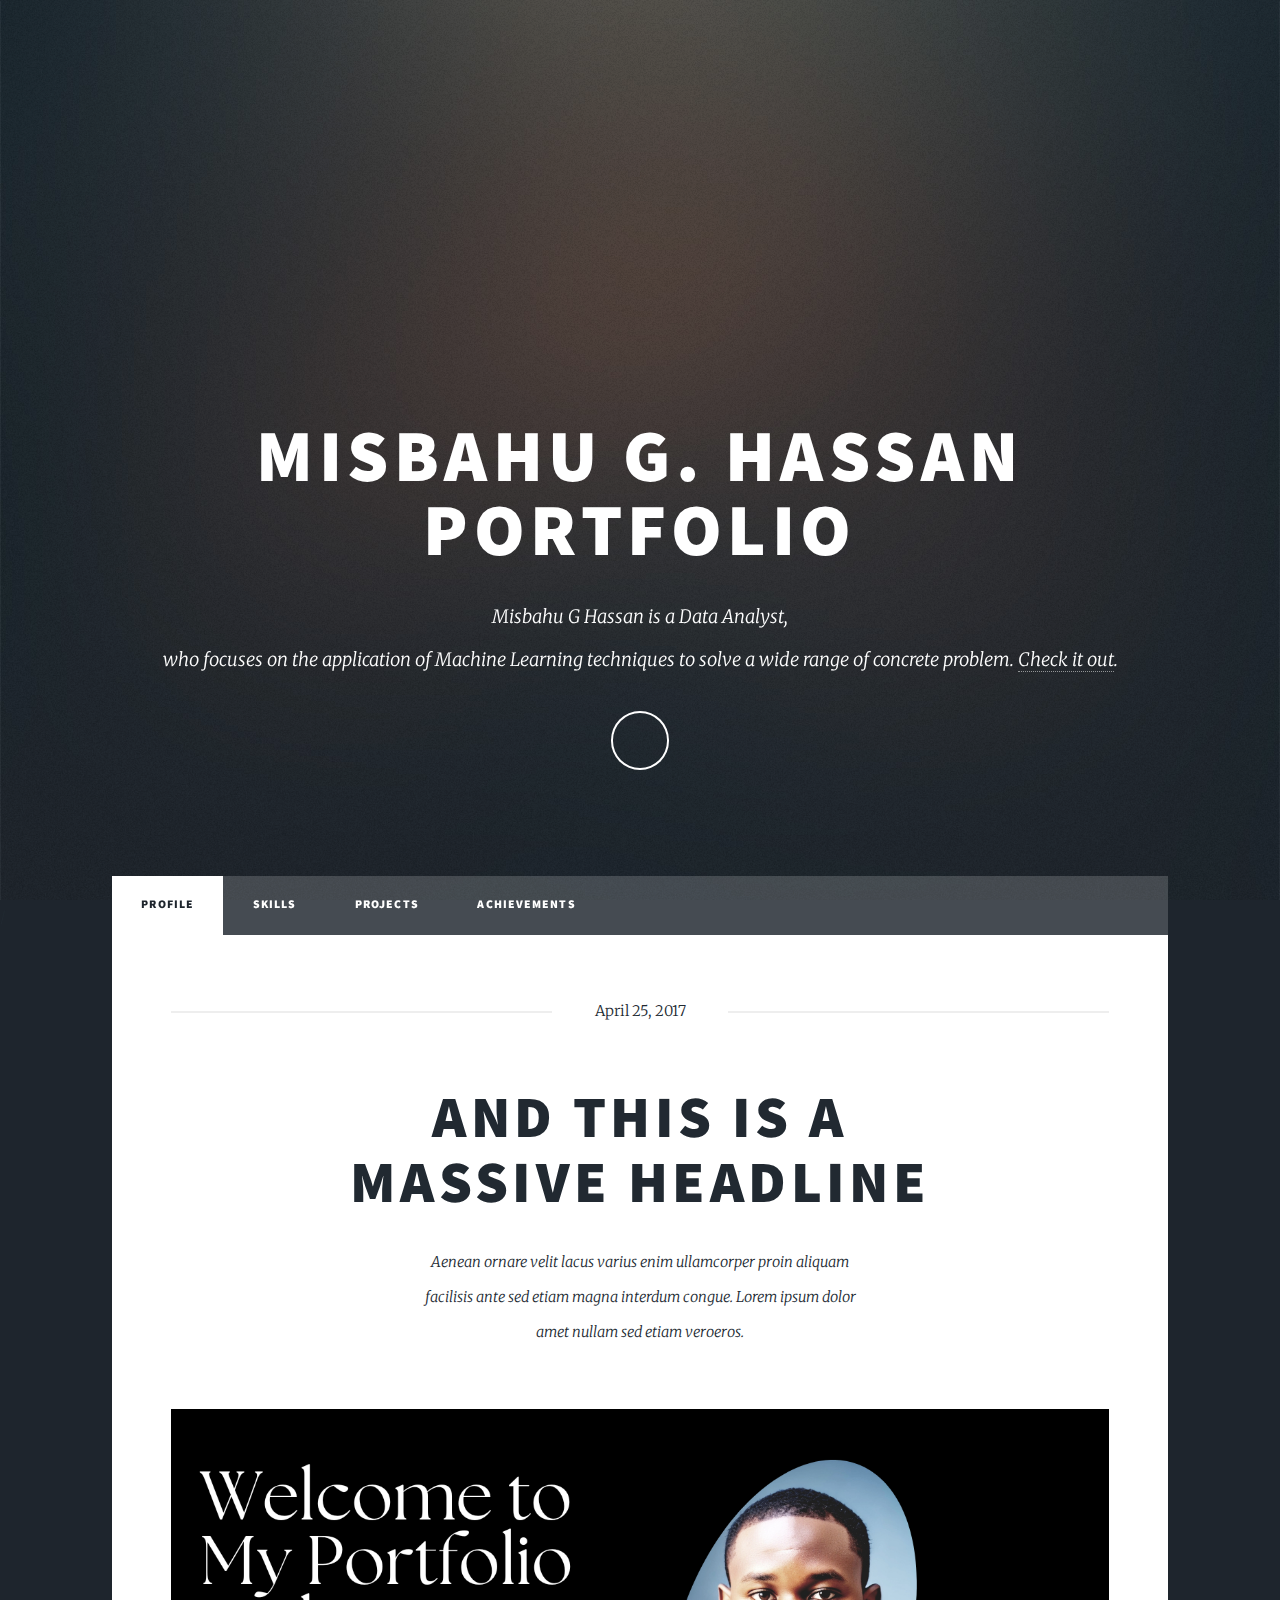
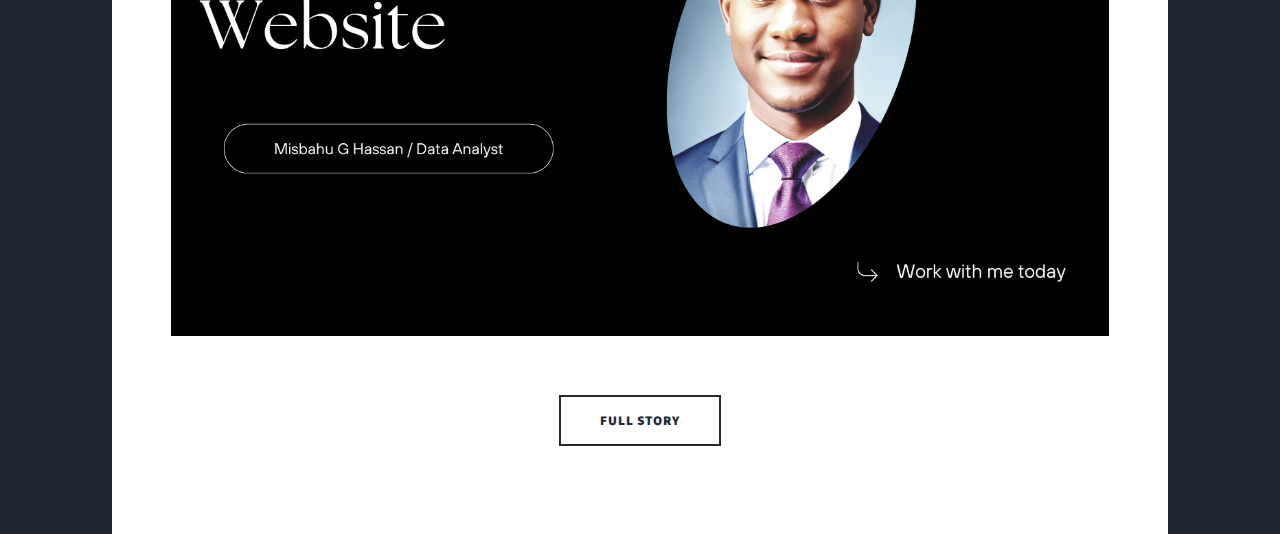
==== commit 42560f07: "small changes" ====
--- a/index.html
+++ b/index.html
@@ -29,7 +29,8 @@
 						</ul>
 					</div>
 
-				<!-- Header -->/home/_mupherty4/Downloads/tor-browser/start-tor-browser.desktop
+				<!-- Header -->/
+				<!-- home/_mupherty4/Downloads/tor-browser/start-tor-browser.desktop -->
 					<header id="header">
 						<a href="index.html" class="logo">Profile</a>
 					</header>
